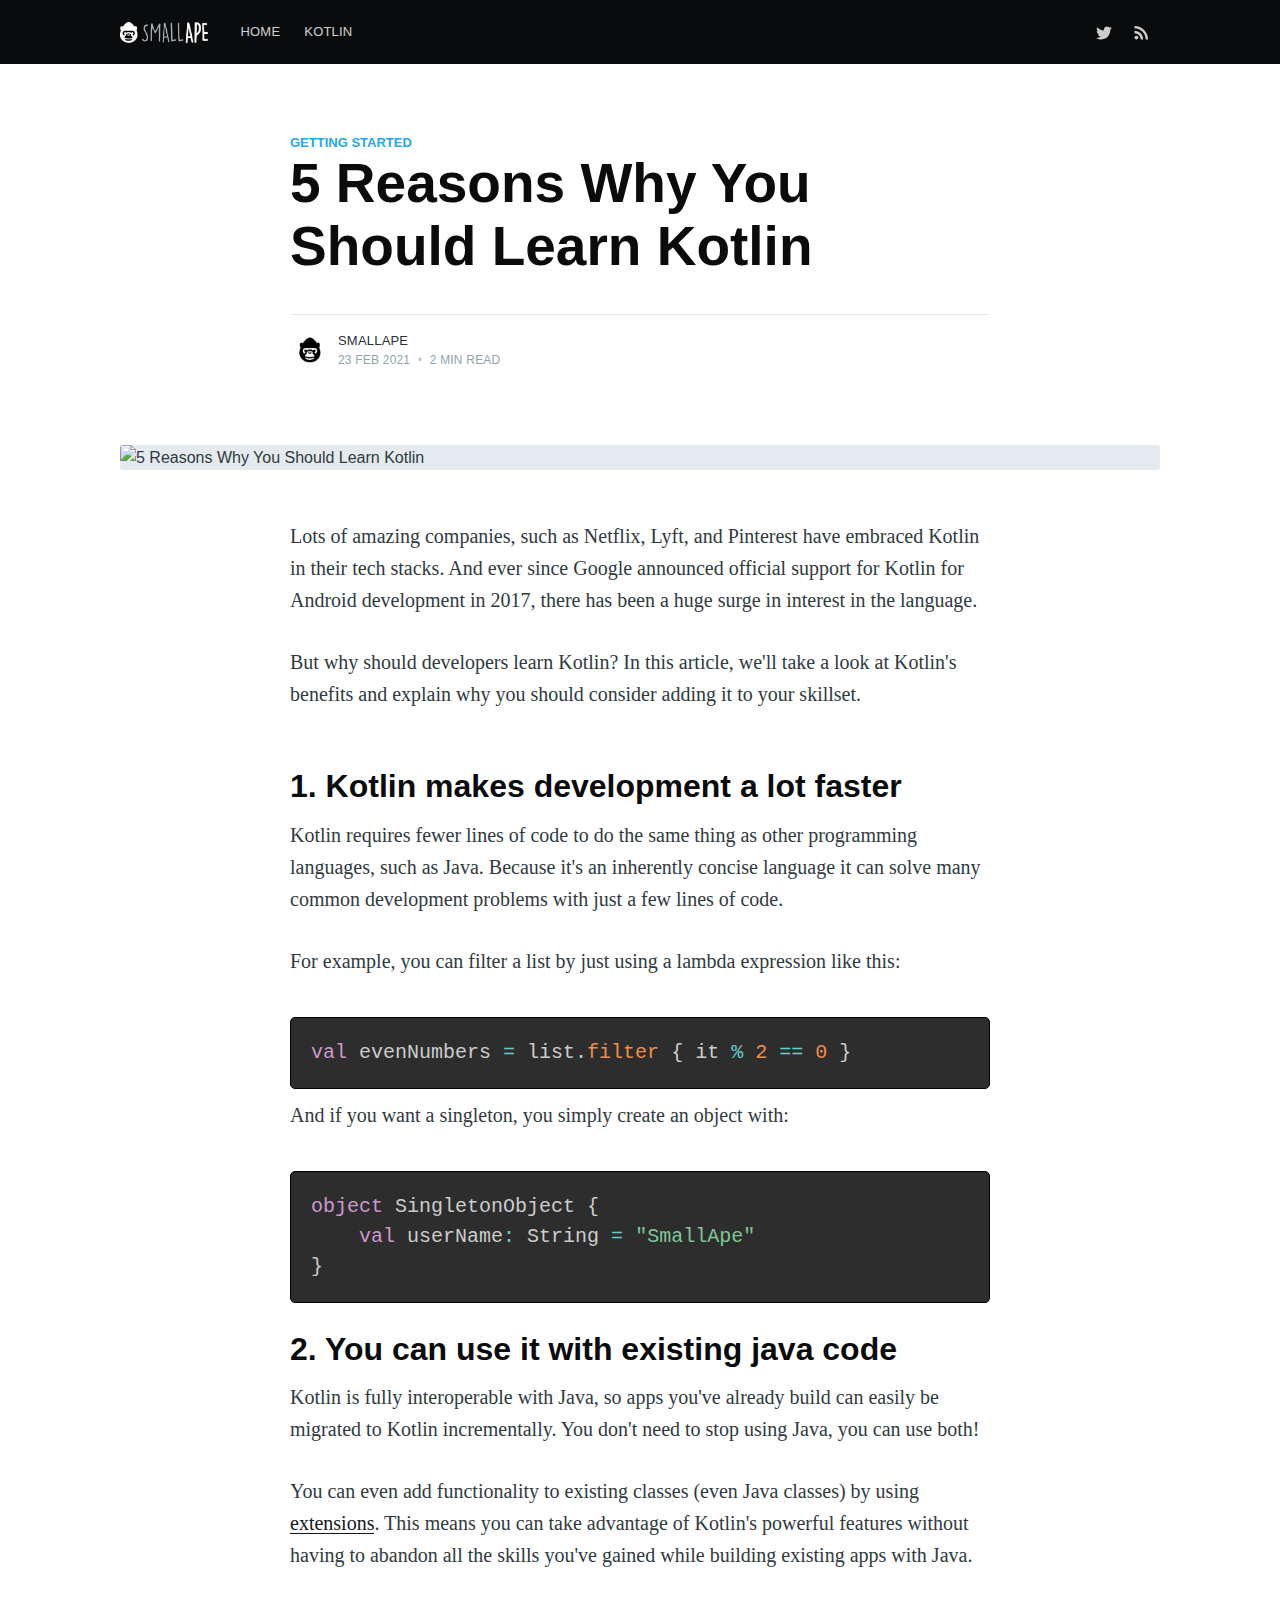
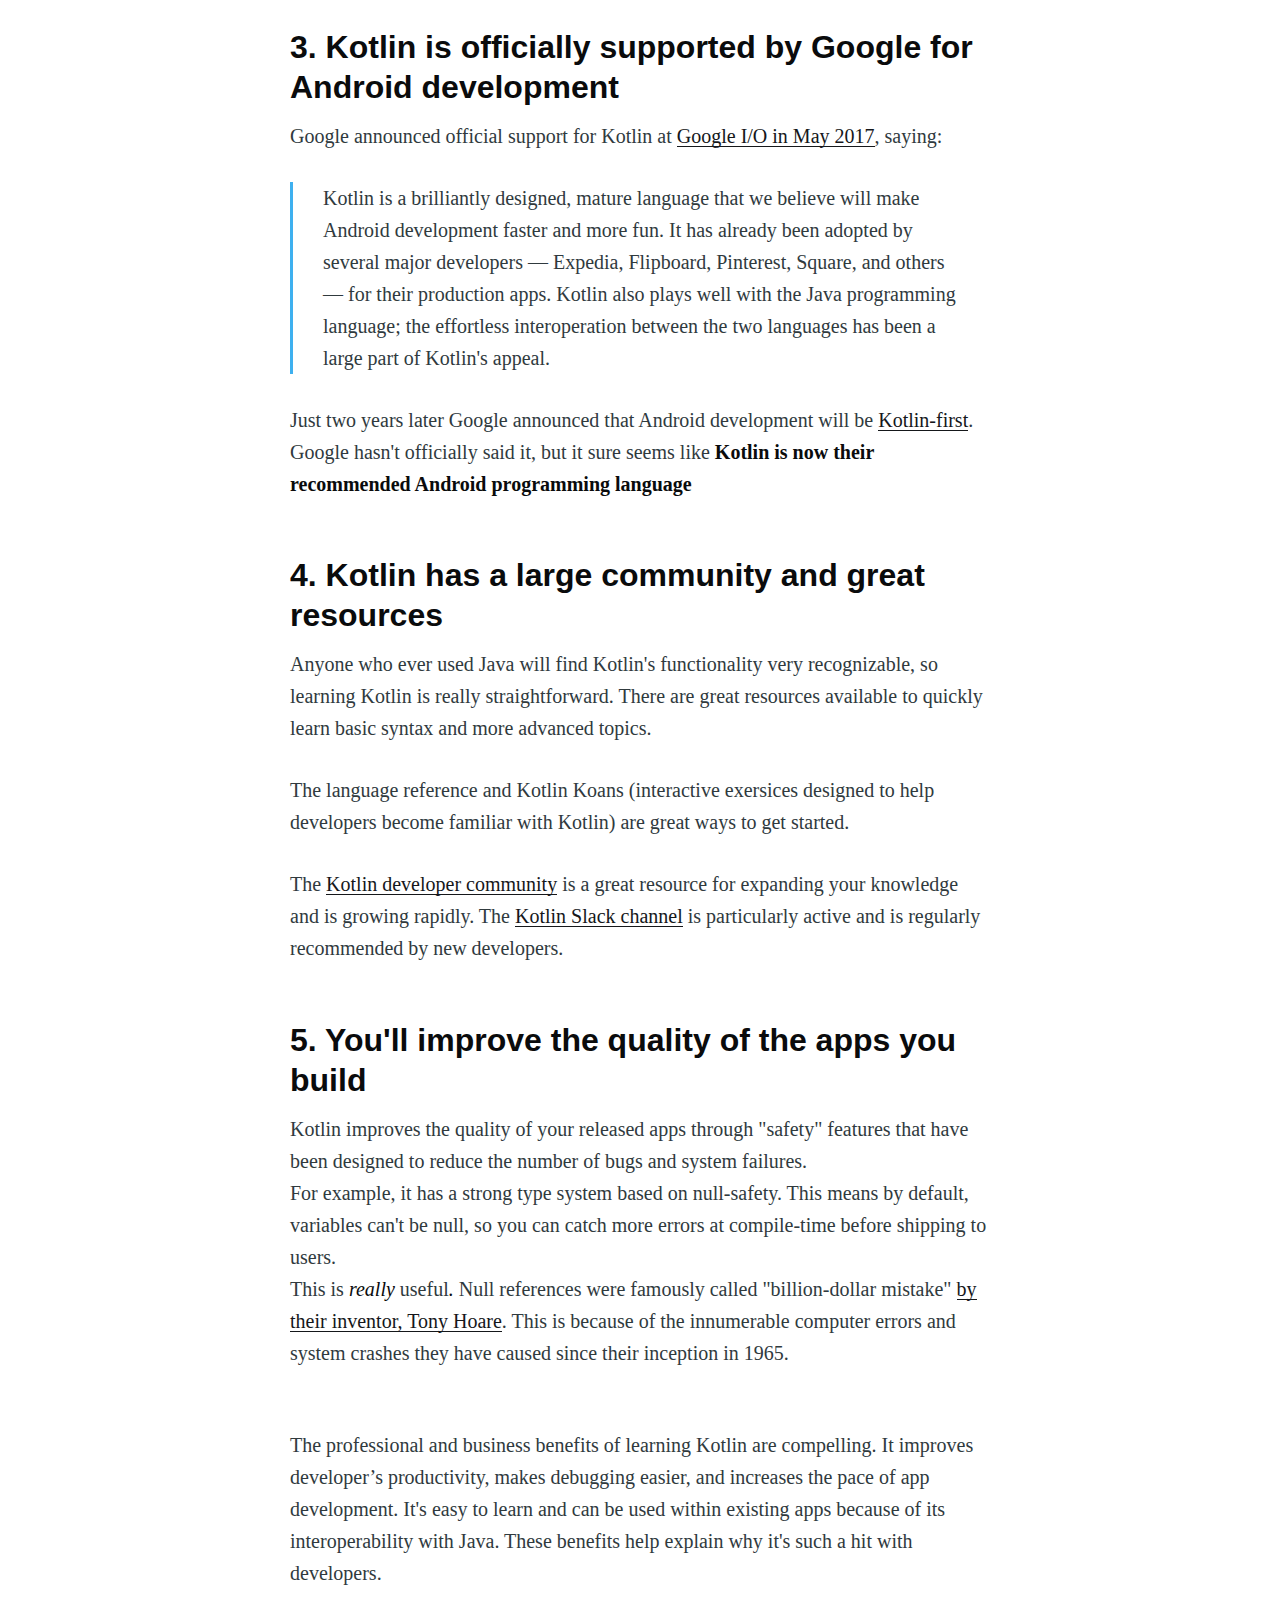
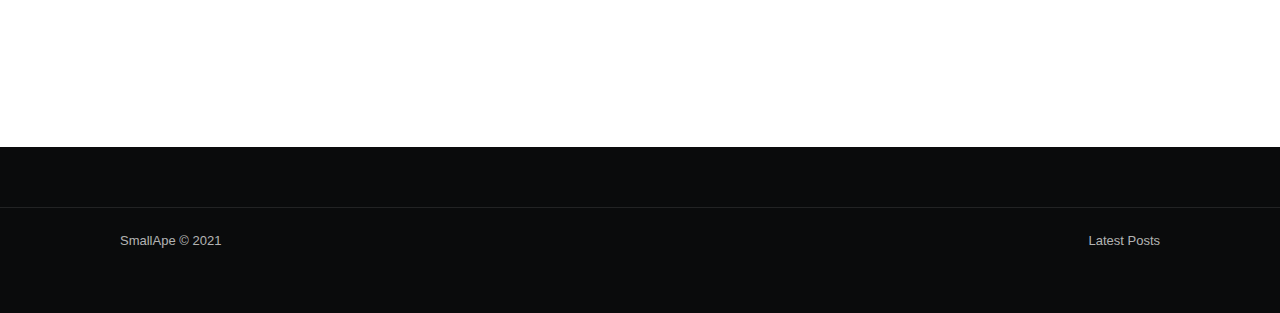
==== 5-reasons-why-you-should-learn-kotlin/index.html @ 9165a290 "v1.01" ====
<!DOCTYPE html>
<html lang="en">

<head>

    <meta charset="utf-8" />
    <meta http-equiv="X-UA-Compatible" content="IE=edge" />

    <title>5 Reasons Why You Should Learn Kotlin</title>
    <meta name="HandheldFriendly" content="True" />
    <meta name="viewport" content="width=device-width, initial-scale=1.0" />

    <link rel="stylesheet" type="text/css" href="../assets/built/screen.css@v=61fe95e322.css" />

    <meta name="description" content="Lots of amazing companies, such as Netflix, Lyft, and Pinterest have embraced Kotlin in their tech stacks. And ever since Google announced..." />
    <link rel="icon" href="../favicon.png" type="image/png" />
    <link rel="canonical" href="https://smallape.com/5-reasons-why-you-should-learn-kotlin" />
    <meta name="referrer" content="no-referrer-when-downgrade" />
    <link rel="amphtml" href="amp/index.html" />

    <meta property="og:site_name" content="SmallApe" />
    <meta property="og:type" content="article" />
    <meta property="og:title" content="5 Reasons Why You Should Learn Kotlin" />
    <meta property="og:description" content="Lots of amazing companies, such as Netflix, Lyft, and Pinterest have embraced Kotlin in their tech stacks. And ever since Google announced..." />
    <meta property="og:url" content="https://smallape.com/5-reasons-why-you-should-learn-kotlin" />
    <meta property="og:image" content="https://smallape.com/content/images/2021/02/rect4655-3.png" />
    <meta property="article:published_time" content="2021-02-23T18:30:00.000Z" />
    <meta property="article:modified_time" content="2021-02-23T18:48:48.000Z" />
    <meta property="article:tag" content="Getting Started" />
    <meta property="article:tag" content="Kotlin" />

    <meta name="twitter:card" content="summary_large_image" />
    <meta name="twitter:title" content="5 Reasons Why You Should Learn Kotlin" />
    <meta name="twitter:description" content="Lots of amazing companies, such as Netflix, Lyft, and Pinterest have embraced Kotlin in their tech stacks. And ever since Google announced..." />
    <meta name="twitter:url" content="https://smallape.com/5-reasons-why-you-should-learn-kotlin" />
    <meta name="twitter:image" content="https://smallape.com/content/images/2021/02/rect4655-3.png" />
    <meta name="twitter:label1" content="Written by" />
    <meta name="twitter:data1" content="SmallApe" />
    <meta name="twitter:label2" content="Filed under" />
    <meta name="twitter:data2" content="Getting Started, Kotlin" />
    <meta name="twitter:site" content="@SmallApe2" />
    <meta property="og:image:width" content="1920" />
    <meta property="og:image:height" content="1080" />

    <script type="application/ld+json">
        {
            "@context": "https://schema.org",
            "@type": "Article",
            "publisher": {
                "@type": "Organization",
                "name": "SmallApe",
                "url": "https://smallape.com/",
                "logo": {
                    "@type": "ImageObject",
                    "url": "https://smallape.com/content/images/2021/02/g2560.png"
                }
            },
            "author": {
                "@type": "Person",
                "name": "SmallApe",
                "image": {
                    "@type": "ImageObject",
                    "url": "https://smallape.com/content/images/2021/02/pub-icon-3.png",
                    "width": 128,
                    "height": 128
                },
                "url": "https://smallape.com/author/smallape/",
                "sameAs": []
            },
            "headline": "5 Reasons Why You Should Learn Kotlin",
            "url": "https://smallape.com/5-reasons-why-you-should-learn-kotlin/",
            "datePublished": "2021-02-23T18:30:00.000Z",
            "dateModified": "2021-02-23T18:48:48.000Z",
            "image": {
                "@type": "ImageObject",
                "url": "https://smallape.com/content/images/2021/02/rect4655-3.png",
                "width": 1920,
                "height": 1080
            },
            "keywords": "Getting Started, Kotlin",
            "description": "Lots of amazing companies, such as Netflix, Lyft, and Pinterest have embraced\nKotlin in their tech stacks. And ever since Google announced official support\nfor Kotlin for Android development in 2017, there has been a huge surge in\ninterest in the language.\n\nBut why should developers learn Kotlin? In this article, we&#x27;ll take a look at\nKotlin&#x27;s benefits and explain why you should consider adding it to your\nskillset.\n\n1. Kotlin makes development a lot faster\nKotlin requires fewer lines of code to d",
            "mainEntityOfPage": {
                "@type": "WebPage",
                "@id": "https://smallape.com/"
            }
        }
    </script>

    <meta name="generator" content="Ghost 3.41" />
    <link rel="alternate" type="application/rss+xml" title="SmallApe" href="../rss/index.html" />
    <link rel="stylesheet" href="../assets/css/prism.css" />
    <!-- Global site tag (gtag.js) - Google Analytics -->
    <script async src="https://www.googletagmanager.com/gtag/js?id=G-519RX9JG3B"></script>
    <script>
        window.dataLayer = window.dataLayer || [];

        function gtag() {
            dataLayer.push(arguments);
        }
        gtag('js', new Date());

        gtag('config', 'G-519RX9JG3B');
    </script>

</head>

<body class="post-template tag-getting-started tag-kotlin">

    <div class="site-wrapper">



        <header class="site-header">
            <div class="outer site-nav-main">
                <div class="inner">
                    <nav class="site-nav">
                        <div class="site-nav-left-wrapper">
                            <div class="site-nav-left">
                                <a class="site-nav-logo" href="../index.html"><img src="../content/images/2021/02/g2560.png" alt="SmallApe" /></a>
                                <div class="site-nav-content">
                                    <ul class="nav">
                                        <li class="nav-home"><a href="../index.html">Home</a></li>
                                        <li class="nav-kotlin"><a href="../tag/kotlin/index.html">Kotlin</a></li>
                                    </ul>

                                    <span class="nav-post-title ">5 Reasons Why You Should Learn Kotlin</span>
                                </div>
                            </div>
                        </div>
                        <div class="site-nav-right">
                            <div class="social-links">
                                <a class="social-link social-link-tw" href="https://twitter.com/SmallApe2" title="Twitter" target="_blank" rel="noopener"><svg xmlns="http://www.w3.org/2000/svg" viewBox="0 0 32 32"><path d="M30.063 7.313c-.813 1.125-1.75 2.125-2.875 2.938v.75c0 1.563-.188 3.125-.688 4.625a15.088 15.088 0 0 1-2.063 4.438c-.875 1.438-2 2.688-3.25 3.813a15.015 15.015 0 0 1-4.625 2.563c-1.813.688-3.75 1-5.75 1-3.25 0-6.188-.875-8.875-2.625.438.063.875.125 1.375.125 2.688 0 5.063-.875 7.188-2.5-1.25 0-2.375-.375-3.375-1.125s-1.688-1.688-2.063-2.875c.438.063.813.125 1.125.125.5 0 1-.063 1.5-.25-1.313-.25-2.438-.938-3.313-1.938a5.673 5.673 0 0 1-1.313-3.688v-.063c.813.438 1.688.688 2.625.688a5.228 5.228 0 0 1-1.875-2c-.5-.875-.688-1.813-.688-2.75 0-1.063.25-2.063.75-2.938 1.438 1.75 3.188 3.188 5.25 4.25s4.313 1.688 6.688 1.813a5.579 5.579 0 0 1 1.5-5.438c1.125-1.125 2.5-1.688 4.125-1.688s3.063.625 4.188 1.813a11.48 11.48 0 0 0 3.688-1.375c-.438 1.375-1.313 2.438-2.563 3.188 1.125-.125 2.188-.438 3.313-.875z"/></svg>
</a>
                            </div>
                            <a class="rss-button" href="https://feedly.com/i/subscription/feed/https://smallape.com/rss/" title="RSS" target="_blank" rel="noopener"><svg xmlns="http://www.w3.org/2000/svg" viewBox="0 0 24 24"><circle cx="6.18" cy="17.82" r="2.18"/><path d="M4 4.44v2.83c7.03 0 12.73 5.7 12.73 12.73h2.83c0-8.59-6.97-15.56-15.56-15.56zm0 5.66v2.83c3.9 0 7.07 3.17 7.07 7.07h2.83c0-5.47-4.43-9.9-9.9-9.9z"/></svg>
</a>

                        </div>
                    </nav>
                </div>
            </div>
        </header>


        <main id="site-main" class="site-main outer">
            <div class="inner">

                <article class="post-full post tag-getting-started tag-kotlin ">

                    <header class="post-full-header">

                        <section class="post-full-tags">
                            <a href="../tag/getting-started/index.html">Getting Started</a>
                        </section>

                        <h1 class="post-full-title">5 Reasons Why You Should Learn Kotlin</h1>


                        <div class="post-full-byline">

                            <section class="post-full-byline-content">

                                <ul class="author-list">
                                    <li class="author-list-item">

                                        <div class="author-card">
                                            <img class="author-profile-image" src="../content/images/size/w100/2021/02/pub-icon-3.png" alt="SmallApe" />
                                            <div class="author-info">
                                                <h2>SmallApe</h2>
                                                <p>Read <a href="../author/smallape/index.html">more posts</a> by this author.</p>
                                            </div>
                                        </div>

                                        <a href="../author/smallape/index.html" class="author-avatar">
                                            <img class="author-profile-image" src="../content/images/size/w100/2021/02/pub-icon-3.png" alt="SmallApe" />
                                        </a>

                                    </li>
                                </ul>

                                <section class="post-full-byline-meta">
                                    <h4 class="author-name"><a href="../author/smallape/index.html">SmallApe</a></h4>
                                    <div class="byline-meta-content">
                                        <time class="byline-meta-date" datetime="2021-02-23">23 Feb 2021</time>
                                        <span class="byline-reading-time"><span class="bull">&bull;</span> 2 min read</span>
                                    </div>
                                </section>

                            </section>


                        </div>
                    </header>

                    <figure class="post-full-image">
                        <img srcset="../content/images/size/w300/2021/02/rect4655-3.png 300w,
                           ../content/images/size/w600/2021/02/rect4655-3.pngg 600w,
                          ../content/images/size/w1000/2021/02/rect4655-3.pngng 1000w,
                         ../content/images/size/w2000/2021/02/rect4655-3.pngpng 2000w" sizes="(max-width: 800px) 400px,
                        (max-width: 1170px) 1170px,
                            2000px" src="../content/images/size/w2000/2021/02/rect4655-3.png" alt="5 Reasons Why You Should Learn Kotlin" />
                    </figure>

                    <section class="post-full-content">
                        <div class="post-content">
                            <p>Lots of amazing companies, such as Netflix, Lyft, and Pinterest have embraced Kotlin in their tech stacks. And ever since Google announced official support for Kotlin for Android development in 2017, there has been a huge surge
                                in interest in the language.  </p>
                            <p>But why should developers learn Kotlin? In this article, we'll take a look at Kotlin's benefits and explain why you should consider adding it to your skillset.</p>
                            <h2 id="1-kotlin-makes-development-a-lot-faster">1. Kotlin makes development a lot faster</h2>
                            <p>Kotlin requires fewer lines of code to do the same thing as other programming languages, such as Java. Because it's an inherently concise language it can solve many common development problems with just a few lines of code.</p>
                            <p>For example, you can filter a list by just using a lambda expression like this:</p><pre><code class="language-kotlin">val evenNumbers = list.filter { it % 2 == 0 }</code></pre>
                            <p>And if you want a singleton, you simply create an object with: </p><pre><code class="language-kotlin">object SingletonObject {
	val userName: String = "SmallApe"
}</code></pre>
                            <h2 id="2-you-can-use-it-with-existing-java-code">2. You can use it with existing java code</h2>
                            <p>Kotlin is fully interoperable with Java, so apps you've already build can easily be migrated to Kotlin incrementally. You don't need to stop using Java, you can use both!  </p>
                            <p>You can even add functionality to existing classes (even Java classes) by using <a href="https://kotlinlang.org/docs/extensions.html">extensions</a>. This means you can take advantage of Kotlin's powerful features without having
                                to abandon all the skills you've gained while building existing apps with Java.</p>
                            <h2 id="3-kotlin-is-officially-supported-by-google-for-android-development">3. Kotlin is officially supported by Google for Android development</h2>
                            <p>Google announced official support for Kotlin at <a href="https://android-developers.googleblog.com/2017/05/android-announces-support-for-kotlin.html">Google I/O in May 2017</a>, saying:</p>
                            <blockquote>Kotlin is a brilliantly designed, mature language that we believe will make Android development faster and more fun. It has already been adopted by several major developers — Expedia, Flipboard, Pinterest, Square, and others
                                — for their production apps. Kotlin also plays well with the Java programming language; the effortless interoperation between the two languages has been a large part of Kotlin's appeal.</blockquote>
                            <p>Just two years later Google announced that Android development will be <a href="https://developer.android.com/kotlin/first">Kotlin-first</a>. Google hasn't officially said it, but it sure seems like <strong>Kotlin is now their recommended Android programming language</strong></p>
                            <h2
                                id="4-kotlin-has-a-large-community-and-great-resources">4. Kotlin has a large community and great resources</h2>
                                <p>Anyone who ever used Java will find Kotlin's functionality very recognizable, so learning Kotlin is really straightforward. There are great resources available to quickly learn basic syntax and more advanced topics. </p>
                                <p>The language reference and Kotlin Koans (interactive exersices designed to help developers become familiar with Kotlin) are great ways to get started.</p>
                                <p>The <a href="https://kotlinlang.org/community/">Kotlin developer community</a> is a great resource for expanding your knowledge and is growing rapidly. The <a href="https://surveys.jetbrains.com/s3/kotlin-slack-sign-up">Kotlin Slack channel</a>                                    is particularly active and is regularly recommended by new developers.</p>
                                <h2 id="5-you-ll-improve-the-quality-of-the-apps-you-build">5. You'll improve the quality of the apps you build</h2>
                                <p>Kotlin improves the quality of your released apps through "safety" features that have been designed to reduce the number of bugs and system failures. <br>For example, it has a strong type system based on null-safety. This
                                    means by default, variables can't be null, so you can catch more errors at compile-time before shipping to users. <br>This is <em>really </em>useful<em>. </em>Null references were famously called "billion-dollar mistake"
                                    <a href="https://www.infoq.com/presentations/Null-References-The-Billion-Dollar-Mistake-Tony-Hoare/">by their inventor, Tony Hoare</a>. This is because of the innumerable computer errors and system crashes they have
                                    caused since their inception in 1965.</p>
                                <p></p>
                                <p>The professional and business benefits of learning Kotlin are compelling. It improves developer’s productivity, makes debugging easier, and increases the pace of app development. It's easy to learn and can be used within
                                    existing apps because of its interoperability with Java. These benefits help explain why it's such a hit with developers.</p>
                        </div>
                    </section>



                </article>

            </div>
        </main>

        <aside class="read-next outer">
            <div class="inner">
                <div class="read-next-feed">


                </div>
            </div>
        </aside>




        <footer class="site-footer outer">
            <div class="site-footer-content inner">
                <section class="copyright"><a href="../index.html">SmallApe</a> &copy; 2021</section>
                <nav class="site-footer-nav">
                    <a href="../index.html">Latest Posts</a>
                    <!---->
                    <!--<a href="https://twitter.com/SmallApe2" target="_blank" rel="noopener">Twitter</a>-->
                    <!--<a href="https://ghost.org" target="_blank" rel="noopener">Ghost</a>-->
                </nav>
            </div>
        </footer>

    </div>


    <script src="https://code.jquery.com/jquery-3.4.1.min.js" integrity="sha256-CSXorXvZcTkaix6Yvo6HppcZGetbYMGWSFlBw8HfCJo=" crossorigin="anonymous">
    </script>
    <script src="../assets/built/casper.js@v=61fe95e322"></script>

    <script>
        // Parse the URL parameter
        function getParameterByName(name, url) {
            if (!url) url = window.location.href;
            name = name.replace(/[\[\]]/g, "\\$&");
            var regex = new RegExp("[?&]" + name + "(=([^&#]*)|&|#|$)"),
                results = regex.exec(url);
            if (!results) return null;
            if (!results[2]) return '';
            return decodeURIComponent(results[2].replace(/\+/g, " "));
        }

        // Give the parameter a variable name
        var action = getParameterByName('action');
        var success = getParameterByName('success');

        $(document).ready(function() {
            if (action == 'subscribe' && (success === null || success === 'true')) {
                $('body').addClass('subscribe-success');
            }

            if (action == 'subscribe' && success === 'false') {
                $('body').addClass('subscribe-failure');
            }

            $('.subscribe-notification .subscribe-close-button').click(function() {
                $('.subscribe-notification').addClass('close');
            });

            // Reset form on opening subscrion overlay
            $('.subscribe-button').click(function() {
                $('.subscribe-overlay form').removeClass();
                $('.subscribe-email').val('');
            });
        });
    </script>

    <script>
        $(document).ready(function() {
            // FitVids - start
            var $postContent = $(".post-full-content");
            $postContent.fitVids();
            // FitVids - end

            // Replace nav with title on scroll - start
            Casper.stickyNavTitle({
                navSelector: '.site-nav-main',
                titleSelector: '.post-full-title',
                activeClass: 'nav-post-title-active'
            });
            // Replace nav with title on scroll - end

            // Hover on avatar
            var hoverTimeout;
            $('.author-list-item').hover(function() {
                var $this = $(this);

                clearTimeout(hoverTimeout);

                $('.author-card').removeClass('hovered');
                $(this).children('.author-card').addClass('hovered');

            }, function() {
                var $this = $(this);

                hoverTimeout = setTimeout(function() {
                    $this.children('.author-card').removeClass('hovered');
                }, 800);
            });
        });
    </script>


    <script defer src="../assets/js/prism.js"></script>

</body>

</html>
---- assets/built/screen.css@v=61fe95e322.css ----
:root{--blue:#3eb0ef;--green:#a4d037;--purple:#ad26b4;--yellow:#fecd35;--red:#f05230;--darkgrey:#15171a;--midgrey:#738a94;--lightgrey:#c5d2d9;--whitegrey:#e5eff5;--pink:#fa3a57;--brown:#a3821a;--darkmode:#1a1c20}a,abbr,acronym,address,applet,article,aside,audio,big,blockquote,body,canvas,caption,cite,code,dd,del,details,dfn,div,dl,dt,em,embed,fieldset,figcaption,figure,footer,form,h1,h2,h3,h4,h5,h6,header,hgroup,html,iframe,img,ins,kbd,label,legend,li,mark,menu,nav,object,ol,output,p,pre,q,ruby,s,samp,section,small,span,strike,strong,sub,summary,sup,table,tbody,td,tfoot,th,thead,time,tr,tt,ul,var,video{margin:0;padding:0;border:0;font:inherit;font-size:100%;vertical-align:baseline}body{line-height:1}ol,ul{list-style:none}blockquote,q{quotes:none}blockquote:after,blockquote:before,q:after,q:before{content:"";content:none}img{max-width:100%}html{box-sizing:border-box;font-family:sans-serif;-ms-text-size-adjust:100%;-webkit-text-size-adjust:100%}*,:after,:before{box-sizing:inherit}a{background-color:transparent}a:active,a:hover{outline:0}b,strong{font-weight:700}dfn,em,i{font-style:italic}h1{margin:.67em 0;font-size:2em}small{font-size:80%}sub,sup{position:relative;font-size:75%;line-height:0;vertical-align:baseline}sup{top:-.5em}sub{bottom:-.25em}img{border:0}svg:not(:root){overflow:hidden}mark{background-color:#fdffb6}code,kbd,pre,samp{font-family:monospace,monospace;font-size:1em}button,input,optgroup,select,textarea{margin:0;color:inherit;font:inherit}button{overflow:visible;border:none}button,select{text-transform:none}button,html input[type=button],input[type=reset],input[type=submit]{cursor:pointer;-webkit-appearance:button}button[disabled],html input[disabled]{cursor:default}button::-moz-focus-inner,input::-moz-focus-inner{padding:0;border:0}input{line-height:normal}input:focus{outline:none}input[type=checkbox],input[type=radio]{box-sizing:border-box;padding:0}input[type=number]::-webkit-inner-spin-button,input[type=number]::-webkit-outer-spin-button{height:auto}input[type=search]{box-sizing:content-box;-webkit-appearance:textfield}input[type=search]::-webkit-search-cancel-button,input[type=search]::-webkit-search-decoration{-webkit-appearance:none}legend{padding:0;border:0}textarea{overflow:auto}table{border-spacing:0;border-collapse:collapse}td,th{padding:0}html{overflow-y:scroll;font-size:62.5%;-webkit-tap-highlight-color:rgba(0,0,0,0)}body,html{overflow-x:hidden}body{color:#303a3e;font-family:-apple-system,BlinkMacSystemFont,Segoe UI,Roboto,Oxygen,Ubuntu,Cantarell,Open Sans,Helvetica Neue,sans-serif;font-size:1.6rem;line-height:1.6em;font-weight:400;font-style:normal;letter-spacing:0;text-rendering:optimizeLegibility;-webkit-font-smoothing:antialiased;-moz-osx-font-smoothing:grayscale;-moz-font-feature-settings:"liga" on}::-moz-selection{text-shadow:none;background:#cbeafb}::selection{text-shadow:none;background:#cbeafb}hr{position:relative;display:block;width:100%;margin:2.5em 0 3.5em;padding:0;height:1px;border:0;border-top:1px solid #e4eaed}audio,canvas,iframe,img,svg,video{vertical-align:middle}fieldset{margin:0;padding:0;border:0}textarea{resize:vertical}blockquote,dl,ol,p,ul{margin:0 0 1.5em}ol,ul{padding-left:1.3em;padding-right:1.5em}ol ol,ol ul,ul ol,ul ul{margin:.5em 0 1em}ul{list-style:disc}ol{list-style:decimal}ol,ul{max-width:100%}li{margin:.5em 0;padding-left:.3em;line-height:1.6em}dt{float:left;margin:0 20px 0 0;width:120px;color:var(--darkgrey);font-weight:500;text-align:right}dd{margin:0 0 5px;text-align:left}blockquote{margin:1.5em 0;padding:0 1.6em;border-left:.5em solid var(--whitegrey)}blockquote p{margin:.8em 0;font-size:1.2em;font-weight:300}blockquote small{display:inline-block;margin:.8em 0 .8em 1.5em;font-size:.9em;opacity:.8}blockquote small:before{content:"\2014 \00A0"}blockquote cite{font-weight:700}blockquote cite a{font-weight:400}a{color:#26a6ed;text-decoration:none}a:hover{text-decoration:underline}h1,h2,h3,h4,h5,h6{margin-top:0;line-height:1.15;font-weight:600;text-rendering:optimizeLegibility}h1{margin:0 0 .5em;font-size:5.5rem;font-weight:600}@media (max-width:500px){h1{font-size:2.2rem}}h2{margin:1.5em 0 .5em;font-size:2.2rem}@media (max-width:500px){h2{font-size:1.8rem}}h3{margin:1.5em 0 .5em;font-size:1.8rem;font-weight:500}@media (max-width:500px){h3{font-size:1.7rem}}h4{margin:1.5em 0 .5em;font-size:1.6rem;font-weight:500}h5,h6{margin:1.5em 0 .5em;font-size:1.4rem;font-weight:500}body{background:#fff}.img{display:block;width:100%;height:100%;background-position:50%;background-size:cover;border-radius:100%}.hidden{visibility:hidden;position:absolute;text-indent:-9999px}.site-wrapper{display:flex;flex-direction:column;min-height:100vh}.site-main{z-index:100;flex-grow:1}.outer{position:relative;padding:0 5vw}.inner{margin:0 auto;max-width:1040px;width:100%}@media (min-width:900px){.author-template .post-feed,.home-template .post-feed,.tag-template .post-feed{padding:40px 0 5vw;border-top-left-radius:3px;border-top-right-radius:3px}.home-template .site-nav{position:relative}}.site-header-background{position:relative;margin-top:64px;padding-bottom:12px;color:#fff;background:#0a0b0c no-repeat 50%;background-size:cover}.site-header-background:before{bottom:0;background:rgba(0,0,0,.18)}.site-header-background:after,.site-header-background:before{content:"";position:absolute;top:0;right:0;left:0;z-index:10;display:block}.site-header-background:after{bottom:auto;height:140px;background:linear-gradient(rgba(0,0,0,.15),transparent)}.site-header-background.no-image:after,.site-header-background.no-image:before{display:none}.site-header-content{z-index:100;display:flex;flex-direction:column;justify-content:center;align-items:center;padding:6vw 3vw;min-height:200px;max-height:340px}.site-title{z-index:10;margin:0 0 0 -2px;padding:0;font-size:5rem;line-height:1em;font-weight:600}.site-logo{max-height:55px}.site-description{z-index:10;margin:0;padding:5px 0;font-size:2.1rem;line-height:1.4em;font-weight:400;opacity:.8}.site-home-header{z-index:1000}.site-home-header .site-header-background{margin-top:0}.site-home-header .site-header-content{padding:5vw 3vw 6vw}.site-home-header .site-title{font-size:5.5rem;text-align:center}.site-home-header .site-description{font-size:2.2rem;font-weight:300;text-align:center}.site-archive-header .site-header-content{position:relative;align-items:stretch;padding:12vw 0 20px;min-height:200px;max-height:600px}.site-archive-header .no-image{padding-top:0;padding-bottom:0;color:var(--darkgrey);background:#fff;opacity:1}.site-archive-header .no-image .site-description{color:var(--midgrey);opacity:1}.site-archive-header .no-image .site-header-content{padding:5vw 0 10px;border-bottom:1px solid #eaeff1}@media (max-width:900px){.site-header-content{padding-bottom:9vw}}@media (max-width:500px){.site-home-header .site-title{font-size:4.2rem}.site-home-header .site-description{font-size:1.8rem}.site-archive-header .site-header-content{flex-direction:column;align-items:center;min-height:unset}.site-archive-header .site-title{font-size:4.2rem;text-align:center}.site-archive-header .no-image .site-header-content{padding:12vw 0 20px}}.site-nav-main{position:fixed;top:0;right:0;left:0;z-index:1000;background:#0a0b0c}.site-nav{position:relative;z-index:100;display:flex;justify-content:space-between;align-items:flex-start;overflow:hidden;height:64px;font-size:1.3rem}.site-nav-left-wrapper{position:relative;flex:1 0 auto;display:flex}.site-header-background:not(.responsive-header-img) .site-nav-left-wrapper:after,.site-nav-main .site-nav-left-wrapper:after{content:"";position:absolute;top:0;z-index:1000;width:40px;height:100%;right:0;background:linear-gradient(90deg,rgba(10,11,12,0) 0,#0a0b0c)}.site-nav-left{flex:1 0 auto;display:flex;align-items:center;overflow-x:auto;overflow-y:hidden;-webkit-overflow-scrolling:touch;margin-right:10px;padding:10px 0 80px;font-weight:500;letter-spacing:.2px;text-transform:uppercase;white-space:nowrap;-ms-overflow-scrolling:touch}.site-nav-left .nav li:last-of-type{padding-right:20px}.site-nav-logo{position:relative;z-index:100;flex-shrink:0;display:inline-block;margin-right:32px;padding:12px 0;color:#fff;font-size:1.7rem;line-height:1.8rem;font-weight:700;letter-spacing:-.5px;text-transform:none}.site-nav-logo:hover{text-decoration:none}.site-nav-logo img{display:block;width:auto;height:21px}.site-home-header .site-nav-logo{display:none}.site-nav-content{position:relative;align-self:flex-start}.nav{position:absolute;z-index:1000;display:flex;margin:0 0 0 -12px;padding:0;list-style:none;transition:all 1s cubic-bezier(.19,1,.22,1)}.nav li{display:block;margin:0;padding:0}.nav li a{position:relative;display:block;padding:12px;color:#fff;opacity:.8;transition:opacity .35s ease-in-out}.nav li a:hover{text-decoration:none;opacity:1}.nav li a:before{content:"";position:absolute;right:100%;bottom:8px;left:12px;height:1px;background:#fff;opacity:.25;transition:all .35s ease-in-out}.nav li a:hover:before{right:12px;opacity:.5}.nav-post-title-active .nav{visibility:hidden;opacity:0;transform:translateY(-175%)}.nav-post-title{visibility:hidden;position:absolute;top:9px;color:#fff;font-size:1.7rem;font-weight:400;text-transform:none;opacity:0;transition:all 1s cubic-bezier(.19,1,.22,1);transform:translateY(175%)}.nav-post-title.dash{left:-25px}.nav-post-title.dash:before{content:"– ";opacity:.5}.nav-post-title-active .nav-post-title{visibility:visible;opacity:1;transform:translateY(0)}.site-nav-right{flex:0 1 auto;display:flex;justify-content:flex-end;align-items:center;padding:10px 0;height:64px}.site-nav-right .nav{position:relative;margin:0}.site-nav-right .nav a{white-space:nowrap}.site-nav-right .nav a:before{display:none}.site-nav-right .nav li:last-of-type a{margin-right:-12px}.social-links{flex-shrink:0;display:flex;align-items:center}.social-link{display:inline-block;margin:0;padding:10px;opacity:.8}.social-link:hover{opacity:1}.social-link svg{height:1.8rem;fill:#fff}.social-link-fb svg,.social-link-wb svg{height:1.6rem}.social-link-wb svg path{stroke:#fff}.social-link-rss svg{height:1.9rem}.subscribe-button{display:block;margin:0 0 0 10px;padding:4px 10px;border:1px solid #fff;color:#fff;line-height:1em;border-radius:10px;opacity:.8}.subscribe-button:hover{text-decoration:none;opacity:1}.site-nav-right .nav+.subscribe-button{margin-left:24px}.rss-button{padding:10px 8px;opacity:.8}.rss-button:hover{opacity:1}.rss-button svg{margin-bottom:1px;height:2.1rem;fill:#fff}.home-template .site-nav-main{z-index:100}.home-template .site-nav-main .site-nav{opacity:0;transition:all .5s cubic-bezier(.19,1,.22,1) 0s}.home-template .site-nav-main .fixed-nav-active{opacity:1;transition:all .5s cubic-bezier(.19,1,.22,1) .05s}@media (max-width:700px){.site-home-header .site-nav{margin-left:-5vw}.site-nav-main{padding-right:0;padding-left:0}.site-nav-left{margin-right:0;padding-left:5vw}.site-nav-right{display:none}}.posts{overflow-x:hidden}.post-feed{flex-wrap:wrap;margin:0 -20px;padding:50px 0 0;background:#fff}.post-card,.post-feed{position:relative;display:flex}.post-card{flex:1 1 301px;flex-direction:column;overflow:hidden;margin:0 0 40px;padding:0 20px 40px;min-height:220px;border-bottom:1px solid #eaeff1;background-size:cover}.post-card-image-link{position:relative;display:block;overflow:hidden;border-radius:3px}.post-card-image{width:100%;height:200px;background:var(--lightgrey) no-repeat 50%;-o-object-fit:cover;object-fit:cover}.post-card-content-link{position:relative;display:block;color:var(--darkgrey)}.post-card-content-link:hover{text-decoration:none}.post-card-header{margin:15px 0 0}.post-feed .no-image .post-card-content-link{padding:0}.no-image .post-card-header{margin-top:0}.post-card-primary-tag{margin:0 0 .2em;color:var(--blue);font-size:1.2rem;font-weight:500;letter-spacing:.2px;text-transform:uppercase}.post-card-title{margin:0 0 .4em;line-height:1.15em;transition:color .2s ease-in-out}.no-image .post-card-title{margin-top:0}.post-card-content{flex-grow:1;display:flex;flex-direction:column}.post-card-excerpt{max-width:56em;color:var(--midgrey);font-family:Georgia,serif}.post-card-excerpt p{margin-bottom:1em}.post-card-meta{display:flex;align-items:flex-start;padding:0}.author-profile-image,.avatar-wrapper{display:block;width:100%;height:100%;background:#e4eaed;border-radius:100%;-o-object-fit:cover;object-fit:cover}.post-card-meta .avatar-wrapper,.post-card-meta .profile-image-wrapper{position:relative}.author-list{display:flex;flex-wrap:wrap;margin:0 0 0 4px;padding:0;list-style:none}.author-list-item{position:relative;flex-shrink:0;margin:0;padding:0}.static-avatar{display:block;overflow:hidden;margin:0 0 0 -6px;width:34px;height:34px;border:2px solid #fff;border-radius:100%}.author-name-tooltip{position:absolute;bottom:105%;z-index:999;display:block;padding:2px 8px;color:#fff;font-size:1.2rem;letter-spacing:.2px;white-space:nowrap;background:var(--darkgrey);border-radius:3px;box-shadow:0 12px 26px rgba(39,44,49,.08),1px 3px 8px rgba(39,44,49,.03);opacity:0;transition:all .35s cubic-bezier(.4,.01,.165,.99);transform:translateY(6px);pointer-events:none}.author-list-item:hover .author-name-tooltip{opacity:1;transform:translateY(0)}@media (max-width:700px){.author-name-tooltip{display:none}}.post-card-byline-content{flex:1 1 50%;display:flex;flex-direction:column;margin:2px 0 0 6px;color:#90a2aa;font-size:1.2rem;line-height:1.4em;font-weight:400;letter-spacing:.2px;text-transform:uppercase}.post-card-byline-content span{margin:0}.post-card-byline-content a{color:#434952;font-weight:600}.post-card-byline-date{font-size:1.2rem}.post-card-byline-date .bull{display:inline-block;margin:0 4px;opacity:.6}.single-author-byline{display:flex;flex-direction:column;margin-left:5px;color:#5c7078;font-size:1.3rem;line-height:1.4em;font-weight:500}.single-author{display:flex;align-items:center}.single-author .static-avatar{margin-left:-2px}.single-author-name{display:inline-block}@media (min-width:795px){.post-card-large{flex:1 1 100%;flex-direction:row;padding-bottom:40px;min-height:280px;border-top:0}.post-card-large:hover{border-bottom-color:#e4eaed}.post-card-large:not(.no-image) .post-card-header{margin-top:0}.post-card-large .post-card-image-link{position:relative;flex:1 1 auto;margin-bottom:0;min-height:380px}.post-card-large .post-card-image{position:absolute;width:100%;height:100%}.post-card-large .post-card-content{flex:0 1 361px;justify-content:center}.post-card-large .post-card-title{margin-top:0;font-size:3.2rem}.post-card-large .post-card-content-link,.post-card-large .post-card-meta{padding:0 0 0 40px}.post-card-large .post-card-excerpt p{margin-bottom:1.5em;font-size:1.8rem;line-height:1.5em}}@media (max-width:1170px){.post-card{margin-bottom:5vw}}@media (max-width:650px){.post-feed{padding-top:5vw}.post-card{margin-bottom:5vw}}@media (max-width:500px){.post-card-title{font-size:1.9rem}.post-card-excerpt{font-size:1.6rem}}.page-template .site-main,.post-template .site-main{margin-top:64px;padding-bottom:4vw;background:#fff}.post-full-header{position:relative;margin:0 auto;padding:70px 170px 50px;border-top-left-radius:3px;border-top-right-radius:3px}.post-full-tags{display:flex;justify-content:flex-start;align-items:center;color:var(--midgrey);font-size:1.3rem;line-height:1.4em;font-weight:600;text-transform:uppercase}.post-full-meta-date{color:var(--midgrey);font-size:1.2rem;font-weight:400}@media (max-width:1170px){.post-full-header{padding:60px 11vw 50px}}@media (max-width:800px){.post-full-header{padding-right:5vw;padding-left:5vw}}@media (max-width:500px){.post-full-header{padding:20px 0 35px}}.post-full-title{margin:0 0 .2em;color:#0a0b0c}.post-full-custom-excerpt{margin:20px 0 0;color:var(--midgrey);font-family:Georgia,serif;font-size:2.3rem;line-height:1.4em;font-weight:300}.date-divider{display:inline-block;margin:0 6px 1px;font-weight:300}.post-full-image{display:flex;flex-direction:column;align-items:center;overflow:hidden;margin:25px 0 50px;background:#e4eaed;border-radius:3px}.post-full-image img{max-width:1040px;width:100%;height:auto}.post-full-content{position:relative;margin:0 auto;padding:0 170px 6vw;min-height:230px;font-family:Georgia,serif;font-size:2rem;line-height:1.6em;background:#fff}@media (max-width:1170px){.post-full-content{padding:0 11vw}}@media (max-width:800px){.post-full-content{padding:0 5vw;font-size:1.8rem}}@media (max-width:500px){.post-full-custom-excerpt{font-size:1.9rem;line-height:1.5em}}.no-image .post-full-content{padding-top:0}.no-image .post-full-content:after,.no-image .post-full-content:before{display:none}.footnotes,.post-full-comments,.post-full-content blockquote,.post-full-content dl,.post-full-content h1,.post-full-content h2,.post-full-content h3,.post-full-content h4,.post-full-content h5,.post-full-content h6,.post-full-content ol,.post-full-content p,.post-full-content pre,.post-full-content ul{margin:0 0 1.5em;min-width:100%}@media (max-width:500px){.footnotes,.post-full-comments,.post-full-content dl,.post-full-content ol,.post-full-content p,.post-full-content pre,.post-full-content ul{margin-bottom:1.28em}}.post-full-content li{word-break:break-word}.post-full-content li p{margin:0}.post-full-content a{color:var(--darkgrey);word-break:break-word;box-shadow:var(--darkgrey) 0 -1px 0 inset;transition:all .2s ease-in-out}.post-full-content a:hover{color:var(--blue);text-decoration:none;box-shadow:var(--blue) 0 -1px 0 inset}.post-full-content em,.post-full-content strong{color:#0a0b0c}.post-full-content small{display:inline-block;line-height:1.6em}.post-full-content li:first-child{margin-top:0}.post-full-content img,.post-full-content video{display:block;margin:1.5em auto;max-width:1040px;height:auto}@media (max-width:1040px){.post-full-content img,.post-full-content video{width:100%}}.post-full-content img[src$="#full"]{max-width:none;width:100vw}.post-full-content img+br+small{display:block;margin-top:-3em;margin-bottom:1.5em;text-align:center}.post-full-content iframe{margin:0 auto!important}.post-full-content blockquote{margin:0 0 1.5em;padding:0 1.5em;border-left:3px solid #3eb0ef}@media (max-width:500px){.post-full-content blockquote{padding:0 1.3em}}.post-full-content blockquote p{margin:0 0 1em;color:inherit;font-size:inherit;line-height:inherit;font-style:italic}.post-full-content blockquote p:last-child{margin-bottom:0}.post-full-content code{padding:0 5px 2px;font-size:.8em;line-height:1em;font-weight:400!important;background:var(--whitegrey);border-radius:3px}.post-full-content p code{word-break:break-all}.post-full-content pre{overflow-x:auto;margin:1.5em 0 3em;padding:20px;max-width:100%;border:1px solid #000;color:var(--whitegrey);font-size:1.4rem;line-height:1.5em;background:#0e1012;border-radius:5px}.post-full-content pre ::-moz-selection{color:#3b474d}.post-full-content pre ::selection{color:#3b474d}.post-full-content pre code{padding:0;font-size:inherit;line-height:inherit;background:transparent}.post-full-content pre code :not(span){color:inherit}.post-full-content .fluid-width-video-wrapper{margin:1.5em 0 3em}.post-full-content hr{margin:2em 0}.post-full-content hr:after{content:"";position:absolute;top:-15px;left:50%;display:block;margin-left:-10px;width:1px;height:30px;background:#e4eaed;box-shadow:0 0 0 5px #fff;transform:rotate(45deg)}.post-full-content hr+p{margin-top:1.2em}.post-full-content h1,.post-full-content h2,.post-full-content h3,.post-full-content h4,.post-full-content h5,.post-full-content h6{color:#0a0b0c;font-family:-apple-system,BlinkMacSystemFont,Segoe UI,Roboto,Oxygen,Ubuntu,Cantarell,Open Sans,Helvetica Neue,sans-serif}.post-full-content h1{margin:.5em 0 .4em;font-size:4.2rem;line-height:1.25em;font-weight:600}.post-full-content p+h1{margin-top:.8em}@media (max-width:800px){.post-full-content h1{font-size:3.2rem;line-height:1.25em}}.post-full-content h2{margin:.5em 0 .4em;font-size:3.2rem;line-height:1.25em;font-weight:600}.post-full-content p+h2{margin-top:.8em}@media (max-width:800px){.post-full-content h2{margin-bottom:.3em;font-size:2.8rem;line-height:1.25em}}.post-full-content h3{margin:.5em 0 .2em;font-size:2.5rem;line-height:1.3em;font-weight:600}.post-full-content h2+h3{margin-top:.7em}@media (max-width:800px){.post-full-content h3{margin-bottom:.3em;font-size:2.4rem;line-height:1.3em}}.post-full-content h4{margin:.5em 0 .2em;font-size:2.5rem;font-weight:600}.post-full-content h2+h4{margin-top:.7em}.post-full-content h3+h4{margin-top:0}@media (max-width:800px){.post-full-content h4{margin-bottom:.3em;font-size:2.4rem;line-height:1.3em}}.post-full-content h5{display:block;margin:.5em 0;padding:.4em 1em .9em;border:0;color:var(--blue);font-family:Georgia,serif;font-size:3.2rem;line-height:1.35em;text-align:center}@media (min-width:1180px){.post-full-content h5{max-width:1060px;width:100vw}}@media (max-width:800px){.post-full-content h5{margin-bottom:1em;margin-left:1.3em;padding:0 0 .5em;font-size:2.4rem;text-align:initial}}.post-full-content h6{margin:.5em 0 .2em;font-size:2rem;font-weight:700}@media (max-width:800px){.post-full-content h6{font-size:1.8rem;line-height:1.4em}}.footnotes-sep{margin-bottom:30px}.footnotes{font-size:1.5rem}.footnotes p{margin:0}.footnote-backref{color:var(--blue)!important;font-size:1.2rem;font-weight:700;text-decoration:none!important;box-shadow:none!important}@media (max-width:1170px){.post-full-image{margin:25px -6vw 50px;border-radius:0}.post-full-image img{max-width:1170px}}@media (max-width:700px){.post-full-image{margin:25px -5vw}}@media (max-width:500px){.post-full-meta{font-size:1.2rem;line-height:1.3em}.post-full-title{margin-top:.2em;font-size:4.2rem;line-height:1.05em}.post-full-image{margin-top:5px;margin-bottom:5vw}.post-full-content{padding:0}.post-full-content:after,.post-full-content:before{display:none}}.post-full-content table{display:inline-block;overflow-x:auto;margin:.5em 0 2.5em;max-width:100%;width:auto;border-spacing:0;border-collapse:collapse;font-family:-apple-system,BlinkMacSystemFont,Segoe UI,Roboto,Oxygen,Ubuntu,Cantarell,Open Sans,Helvetica Neue,sans-serif;font-size:1.6rem;white-space:nowrap;vertical-align:top;-webkit-overflow-scrolling:touch;background:radial-gradient(ellipse at left,rgba(0,0,0,.2) 0,transparent 75%) 0,radial-gradient(ellipse at right,rgba(0,0,0,.2) 0,transparent 75%) 100%;background-attachment:scroll,scroll;background-size:10px 100%,10px 100%;background-repeat:no-repeat}.post-full-content table td:first-child{background-image:linear-gradient(90deg,#fff 50%,hsla(0,0%,100%,0));background-size:20px 100%;background-repeat:no-repeat}.post-full-content table td:last-child{background-image:linear-gradient(270deg,#fff 50%,hsla(0,0%,100%,0));background-position:100% 0;background-size:20px 100%;background-repeat:no-repeat}.post-full-content table th{color:var(--darkgrey);font-size:1.2rem;font-weight:700;letter-spacing:.2px;text-align:left;text-transform:uppercase;background-color:#f4f8fb}.post-full-content table td,.post-full-content table th{padding:6px 12px;border:1px solid #e2ecf3}.post-full-byline{display:flex;justify-content:space-between;margin:35px 0 0;padding-top:15px;border-top:1px solid #e4eaed}.post-full-byline-content{flex-grow:1;display:flex;align-items:flex-start}.post-full-byline-content .author-list{justify-content:flex-start;padding:0 12px 0 0}.post-full-byline-meta{margin:2px 0 0;color:#90a2aa;font-size:1.2rem;line-height:1.2em;letter-spacing:.2px;text-transform:uppercase}.post-full-byline-meta h4{margin:0 0 3px;font-size:1.3rem;line-height:1.4em;font-weight:500}.post-full-byline-meta h4 a{color:#2c3036}.post-full-byline-meta h4 a:hover{color:var(--darkgrey)}.post-full-byline-meta .bull{display:inline-block;margin:0 4px;opacity:.6}.author-avatar{display:block;overflow:hidden;margin:0 -4px;width:40px;height:40px;border:2px solid #fff;border-radius:100%;transition:all .5s cubic-bezier(.4,.01,.165,.99) .7s}.author-list-item .author-card{position:absolute;bottom:130%;left:50%;z-index:600;display:flex;justify-content:space-between;margin-left:-200px;width:400px;font-size:1.4rem;line-height:1.5em;background:#fff;border-radius:3px;box-shadow:0 12px 26px rgba(39,44,49,.08),1px 3px 8px rgba(39,44,49,.06);opacity:0;transition:all .35s cubic-bezier(.4,.01,.165,.99);transform:scale(.98) translateY(15px);pointer-events:none}.author-list-item .author-card:before{content:"";position:absolute;top:100%;left:50%;display:block;margin-left:-8px;width:0;height:0;border-top:8px solid #fff;border-right:8px solid transparent;border-left:8px solid transparent}.author-list-item .author-card.hovered{opacity:1;transform:scale(1) translateY(0);pointer-events:auto}.author-card{padding:20px 20px 22px}.author-card .author-info{flex:1 1 auto;padding:0 0 0 20px}.author-card .author-info h2{margin:8px 0 0;font-size:1.6rem}.author-card .author-info p{margin:4px 0 0;color:#5c7078}.author-card .author-info .bio h2{margin-top:0}.author-card .author-info .bio p{margin-top:.8em}.author-card .author-profile-image{flex:0 0 60px;margin:0;width:60px;height:60px;border:none}.basic-info .avatar-wrapper{position:relative;margin:0;width:60px;height:60px;border:none;background:rgba(229,239,245,.1)}.basic-info .avatar-wrapper svg{margin:0;width:60px;height:60px;opacity:.15}@media (max-width:1170px){.author-list-item .author-card{margin-left:-50px;width:430px}.author-list-item .author-card:before{left:50px}}@media (max-width:650px){.author-list-item .author-card{display:none}}@media (max-width:500px){.author-avatar{width:36px;height:36px}.post-full-byline{margin-top:20px}.post-full-byline-meta{font-size:1.2rem}.post-full-byline-meta h4{margin-bottom:2px;font-size:1.2rem}}.subscribe-form{margin:1.5em 0;padding:6.5vw 7vw 8vw;border:1px solid #e4eaed;text-align:center;background:linear-gradient(#fbfdfe,#f4f8fb);border-radius:3px}.subscribe-form-title{margin:0 0 3px;padding:0;color:var(--darkgrey);font-size:3.5rem;line-height:1;font-weight:600}.subscribe-form-description{margin-bottom:.2em 0 1em;color:var(--midgrey);font-size:2.1rem;line-height:1.55em}.subscribe-form form{display:flex;flex-direction:column;justify-content:center;align-items:center;margin:0 auto;max-width:460px}.subscribe-form .form-group{align-self:stretch;display:flex}.subscribe-email{display:block;padding:10px;width:100%;border:1px solid #dbe3e7;color:var(--midgrey);font-size:1.8rem;line-height:1em;font-weight:400;-webkit-user-select:text;-moz-user-select:text;-ms-user-select:text;user-select:text;border-radius:5px;transition:border-color .15s linear;-webkit-appearance:none}.subscribe-form button{position:relative;display:inline-block;margin:0 0 0 10px;padding:0 20px;height:43px;outline:none;color:#fff;font-size:1.5rem;line-height:39px;font-weight:400;text-align:center;background:linear-gradient(#50b6ef,#299fe0 60%,#299fe0 90%,#37a5e2);border-radius:5px;-webkit-font-smoothing:subpixel-antialiased}.subscribe-form button:active,.subscribe-form button:focus{background:#209bdf}.subscribe-form .button-loader,.subscribe-form .message-error,.subscribe-form .message-success{display:none}.subscribe-form .loading .button-content{visibility:hidden}.subscribe-form .loading .button-loader{position:absolute;top:0;left:50%;display:inline-block;margin-left:-19px;transform:scale(.7)}.subscribe-form .button-loader svg path,.subscribe-form .button-loader svg rect{fill:#fff}.subscribe-form .error .message-error,.subscribe-form .invalid .message-error,.subscribe-form .success .message-success{margin:1em auto 0;max-width:400px;color:var(--red);font-size:1.6rem;line-height:1.5em;text-align:center}.subscribe-form .success .message-success{display:block;color:#96c02d}.subscribe-form .error .message-error,.subscribe-form .invalid .message-error{display:block}@media (max-width:650px){.subscribe-form-title{font-size:2.4rem}.subscribe-form-description{font-size:1.6rem}}@media (max-width:500px){.subscribe-form form{flex-direction:column}.subscribe-form .form-group{flex-direction:column;width:100%}.subscribe-form button{margin:10px 0 0;width:100%}}.post-full-comments{margin:0 auto;max-width:840px}.read-next{border-bottom:1px solid hsla(0,0%,100%,.1);background:#0a0b0c}.read-next-feed{display:flex;flex-wrap:wrap;margin:0 -25px;padding:60px 0 0}.read-next .post-card{padding-bottom:0;border-bottom:none}.read-next .post-card:after{display:none}.read-next .post-card-primary-tag{color:#fff;opacity:.6}.read-next .post-card-title{color:#fff;opacity:.8;transition:all .2s ease-in-out}.read-next .post-card:hover .post-card-image{opacity:1}.read-next .post-card-excerpt{color:hsla(0,0%,100%,.6)}.read-next .static-avatar{border-color:#000}.read-next .post-card-byline-content{color:hsla(0,0%,100%,.6)}.read-next .post-card-byline-content a{color:hsla(0,0%,100%,.8)}.read-next-card{position:relative;flex:0 1 326px;display:flex;flex-direction:column;overflow:hidden;margin:0 25px 50px;padding:25px;background:linear-gradient(#1a1c20,#0a0b0c);border-radius:3px}.read-next-card a{transition:all .2s ease-in-out}.read-next-card a:hover{text-decoration:none}.read-next-card-header h3{margin:0;color:hsla(0,0%,100%,.6);font-size:1.2rem;line-height:1em;font-weight:300;letter-spacing:.4px;text-transform:uppercase}.read-next-card-header h3 a{color:#fff;font-weight:500;text-decoration:none;opacity:.8}.read-next-card-header h3 a:hover{opacity:1}.read-next-card-content{font-size:1.7rem}.read-next-card-content ul{display:flex;flex-direction:column;margin:0;padding:0;list-style:none}.read-next-card-content li{display:flex;flex-direction:column;align-items:flex-start;margin:0;padding:20px 0;border-bottom:hsla(0,0%,100%,.1)}.read-next-card-content li:last-of-type{padding-bottom:5px;border:none}.read-next-card-content h4{margin:0;font-size:1.6rem;line-height:1.35em;font-weight:600}.read-next-card-content li a{display:block;color:#fff;opacity:.8}.read-next-card-content li a:hover{opacity:1}.read-next-card-excerpt{overflow:hidden;max-width:100%;font-size:1.4rem;line-height:1.2em;text-overflow:ellipsis}.read-next-card-meta{margin-top:2px;font-size:1.2rem;line-height:1.4em;font-weight:400}.read-next-card-meta p{margin:0;color:hsla(0,0%,100%,.6)}.read-next-card-footer{position:relative;margin:40px 0 5px}.read-next-card-footer a{padding:7px 12px 8px 14px;border:1px solid hsla(0,0%,100%,.6);color:hsla(0,0%,100%,.6);font-size:1.3rem;border-radius:999px;transition:all .35s ease-in-out}.read-next-card-footer a:hover{border-color:var(--yellow);color:var(--yellow);text-decoration:none}@media (max-width:1170px){.read-next-card{flex:1 1 261px;margin-bottom:5vw}}@media (max-width:650px){.read-next-feed{flex-direction:column;padding:25px 0 0}.read-next-card{flex:1 1 auto;margin:0 25px;padding:0;background:none}.read-next .post-card{flex:1 1 auto;margin:25px;padding:25px 0 0;border-bottom:1px solid hsla(0,0%,100%,.1)}}.post-content{display:flex;flex-direction:column;align-items:center}.post-full-content .kg-image{margin:0 auto;max-width:100%}.post-full-image+.post-full-content .kg-content :first-child .kg-image{width:100%}.post-full-content .kg-width-wide .kg-image{max-width:1040px}.post-full-content .kg-width-full .kg-image{max-width:100vw}.post-full-content figure{margin:.8em 0 2.3em}.post-full-content h1+figure,.post-full-content h2+figure,.post-full-content h3+figure,.post-full-content h4+figure{margin-top:2em}.post-full-content figure img{margin:0}.post-full-content figcaption{margin:1em auto 0;color:#5c7078;font-family:-apple-system,BlinkMacSystemFont,Segoe UI,Roboto,Oxygen,Ubuntu,Cantarell,Open Sans,Helvetica Neue,sans-serif;font-size:75%;line-height:1.5em;text-align:center;max-width:1040px}.kg-width-full figcaption{padding:0 1.5em}.kg-embed-card{display:flex;flex-direction:column;align-items:center;width:100%}.kg-embed-card .fluid-width-video-wrapper{margin:0}@media (max-width:1040px){.post-full-content .kg-width-full .kg-image{width:100vw}}.kg-gallery-container{display:flex;flex-direction:column;max-width:1040px;width:100vw}.kg-gallery-row{display:flex;flex-direction:row;justify-content:center}.kg-gallery-image img{display:block;margin:0;width:100%;height:100%}.kg-gallery-row:not(:first-of-type){margin:.75em 0 0}.kg-gallery-image:not(:first-of-type){margin:0 0 0 .75em}.kg-gallery-card+.kg-gallery-card,.kg-gallery-card+.kg-image-card.kg-width-wide,.kg-image-card.kg-width-wide+.kg-gallery-card,.kg-image-card.kg-width-wide+.kg-image-card.kg-width-wide{margin:-2.25em 0 3em}.kg-code-card{width:100%}.kg-code-card pre{margin:0}.kg-bookmark-card{width:100%}.kg-card+.kg-bookmark-card{margin-top:0}.post-full-content .kg-bookmark-container{display:flex;min-height:148px;font-family:-apple-system,BlinkMacSystemFont,Segoe UI,Roboto,Oxygen,Ubuntu,Cantarell,Open Sans,Helvetica Neue,sans-serif;border-radius:3px}.post-full-content .kg-bookmark-container,.post-full-content .kg-bookmark-container:hover{color:var(--darkgrey);text-decoration:none;box-shadow:0 2px 5px -1px rgba(0,0,0,.15),0 0 1px rgba(0,0,0,.09)}.kg-bookmark-content{flex-grow:1;display:flex;flex-direction:column;justify-content:flex-start;align-items:flex-start;padding:20px}.kg-bookmark-title{color:#303a3e;font-size:1.6rem;line-height:1.5em;font-weight:600;transition:color .2s ease-in-out}.post-full-content .kg-bookmark-container:hover .kg-bookmark-title{color:var(--blue)}.kg-bookmark-description{display:-webkit-box;overflow-y:hidden;margin-top:12px;max-height:48px;color:#5c7078;font-size:1.5rem;line-height:1.5em;font-weight:400;-webkit-line-clamp:2;-webkit-box-orient:vertical}.kg-bookmark-thumbnail{position:relative;min-width:33%;max-height:100%}.kg-bookmark-thumbnail img{position:absolute;top:0;left:0;width:100%;height:100%;border-radius:0 3px 3px 0;-o-object-fit:cover;object-fit:cover}.kg-bookmark-metadata{display:flex;flex-wrap:wrap;align-items:center;margin-top:14px;color:var(--darkgrey);font-size:1.5rem;font-weight:500}.post-full-content .kg-bookmark-icon{margin-right:8px;width:22px;height:22px}.kg-bookmark-author{line-height:1.5em}.kg-bookmark-author:after{content:"•";margin:0 6px}.kg-bookmark-publisher{overflow:hidden;max-width:240px;line-height:1.5em;text-overflow:ellipsis;white-space:nowrap;color:#5c7078;font-weight:400}@media (max-width:800px){.post-full-content figure{margin:.2em 0 1.3em}.post-full-content h1+figure,.post-full-content h2+figure,.post-full-content h3+figure,.post-full-content h4+figure{margin-top:.9em}}@media (max-width:500px){.post-full-content .kg-width-full,.post-full-content .kg-width-wide{margin-right:-5vw;margin-left:-5vw}.post-full-content figcaption{margin-bottom:.4em}.post-full-content .kg-bookmark-container{flex-direction:column}.kg-bookmark-description,.kg-bookmark-metadata,.kg-bookmark-title{font-size:1.4rem;line-height:1.5em}.post-full-content .kg-bookmark-icon{width:18px;height:18px}.kg-bookmark-thumbnail{order:1;min-height:160px;width:100%}.kg-bookmark-thumbnail img{border-radius:3px 3px 0 0}.kg-bookmark-content{order:2}}.author-header{display:flex;flex-direction:row;justify-content:flex-start;align-items:flex-start;padding:10vw 0 10px}.site-archive-header .author-header{align-items:center}.site-archive-header .no-image .author-header{padding-bottom:20px}.author-header-content{display:flex;flex-direction:column;justify-content:center;margin:5px 0 0 30px}.site-header-content .author-profile-image{z-index:10;flex-shrink:0;margin:-4px 0 0;width:110px;height:110px;box-shadow:0 0 0 6px hsla(0,0%,100%,.1)}.author-header-content .author-bio{z-index:10;flex-shrink:0;margin:6px 0 0;max-width:46em;font-size:2rem;line-height:1.3em;font-weight:400;opacity:.8}.author-header-content .author-meta{z-index:10;flex-shrink:0;display:flex;align-items:center;margin:0 0 0 1px;font-size:1.2rem;font-weight:400;letter-spacing:.2px;text-transform:uppercase;white-space:nowrap}.author-header-content .social-link:first-of-type{padding-left:4px}.no-image .author-header-content .author-bio,.no-image .author-header-content .author-meta{color:var(--midgrey);opacity:1}.author-social-link a{color:#fff;font-weight:600}.no-image .author-social-link a{color:var(--darkgrey)}.author-social-link a:hover{opacity:1}.author-social-link{display:inline-block;margin:0;padding:6px 0}.author-location+.author-stats:before,.author-social-link+.author-social-link:before,.author-stats+.author-social-link:before{content:"\2022";display:inline-block;margin:0 12px;color:#fff;opacity:.6}.no-image .author-location+.author-stats:before,.no-image .author-social-link+.author-social-link:before,.no-image .author-stats+.author-social-link:before{color:var(--midgrey)}@media (max-width:700px){.author-location,.author-stats,.author-stats+.author-social-link:first-of-type:before{display:none}}@media (max-width:500px){.author-header{padding:10px 0 0}.no-image .author-header{padding-bottom:10px}.author-header-content{align-items:center;margin:16px 0 0}.site-header-content .author-profile-image{width:96px;height:96px}.author-header-content .author-bio{font-size:1.8rem;line-height:1.3em;letter-spacing:0;text-align:center}.author-header-content .author-meta{margin-top:8px}.author-location+.author-stats:before,.author-social-link+.author-social-link:before,.author-stats+.author-social-link:before{display:inline;margin:0 6px}}.error-content{padding:14vw 4vw 6vw}.site-nav-center{display:flex;justify-content:center;align-items:center;padding:10px 0;text-align:center}.site-nav-center .site-nav-logo{margin-right:0}.error-message{padding-bottom:10vw;border-bottom:1px solid #e4eaed;text-align:center}.error-code{margin:0;color:var(--lightgrey);font-size:12vw;line-height:1em;letter-spacing:-5px;opacity:.75}.error-description{margin:0;color:var(--midgrey);font-size:3rem;line-height:1.3em;font-weight:400}.error-link{display:inline-block;margin-top:5px}@media (min-width:940px){.error-content .post-card{margin-bottom:0;padding-bottom:0;border-bottom:none}}@media (max-width:800px){.error-content{padding-top:24vw}.error-code{font-size:11.2rem}.error-message{padding-bottom:16vw}.error-description{margin:5px 0 0;font-size:1.8rem}}@media (max-width:500px){.error-content{padding-top:28vw}.error-message{padding-bottom:14vw}}.subscribe-notification{position:fixed;top:0;right:0;left:0;z-index:9000;padding:20px 0;color:#fff;text-align:center;background:var(--green);transition:all .35s cubic-bezier(.19,1,.22,1) .5s;transform:translateY(-175%)}.subscribe-notification.subscribe-failure-message{background:var(--red)}.subscribe-failure .subscribe-failure-message,.subscribe-success .subscribe-success-message{visibility:visible;transform:translateY(0)}.subscribe-notification.close{visibility:hidden;transition:all 1.35s cubic-bezier(.19,1,.22,1);transform:translateY(-175%)}.subscribe-notification .subscribe-close-button{left:0;top:0;width:100%;height:100%}.subscribe-notification .subscribe-close-button:after,.subscribe-notification .subscribe-close-button:before{top:31px;right:20px;width:18px;height:2px}.subscribe-close-overlay{position:absolute;top:0;right:0;bottom:0;left:0;display:block}.subscribe-close-button{position:absolute;top:16px;right:20px;z-index:2000;display:block;width:40px;height:40px}.subscribe-close-button:before{transform:rotate(45deg)}.subscribe-close-button:after,.subscribe-close-button:before{content:"";position:absolute;top:20px;right:4px;display:block;width:32px;height:1px;background:#fff;opacity:.8}.subscribe-close-button:after{transform:rotate(-45deg)}.subscribe-close-button:hover,.subscribe-close-overlay:hover{cursor:default}.subscribe-overlay{position:fixed;top:0;right:0;bottom:0;left:0;z-index:2000;display:flex;justify-content:center;align-items:center;background:rgba(9,10,11,.97);opacity:0;transition:opacity .2s ease-in;pointer-events:none}.subscribe-overlay:target{z-index:2001;opacity:1;pointer-events:auto}.subscribe-overlay-content{position:relative;margin:0 0 5vw;padding:4vw;color:#fff;text-align:center}.subscribe-overlay .subscribe-form{border:none;color:#fff;background:none}.subscribe-overlay-logo{position:fixed;top:23px;left:30px;height:30px}.subscribe-overlay-title{display:inline-block;margin:0 0 10px;font-size:5.2rem;line-height:1.15em}.subscribe-overlay-description{margin:0 auto 50px;max-width:650px;color:#fff;font-family:Georgia,serif;font-size:2.4rem;line-height:1.3em;font-weight:300;opacity:.8}.subscribe-overlay form{display:flex;justify-content:center;align-items:center;margin:0 auto;max-width:540px}.subscribe-overlay .form-group{flex-grow:1}.subscribe-overlay .subscribe-email{display:block;padding:14px 20px;width:100%;border:none;color:var(--midgrey);font-size:2rem;line-height:1em;font-weight:400;letter-spacing:.5px;-webkit-user-select:text;-moz-user-select:text;-ms-user-select:text;user-select:text;border-radius:8px;transition:border-color .15s linear;-webkit-appearance:none}.subscribe-email:focus{outline:0;border-color:#bfcdd5}.subscribe-overlay button{display:inline-block;margin:0 0 0 15px;padding:0 25px;height:52px;outline:none;color:#fff;font-size:1.7rem;line-height:38px;font-weight:400;text-align:center;background:linear-gradient(#50b6ef,#299fe0 60%,#299fe0 90%,#37a5e2);border-radius:8px;-webkit-font-smoothing:subpixel-antialiased}.subscribe-overlay button:active,.subscribe-overlay button:focus{background:#209bdf}.subscribe-overlay .loading .button-loader{top:5px}@media (max-width:500px){.subscribe-overlay button{margin:12px 0 0}}.site-footer{position:relative;padding-top:20px;padding-bottom:60px;color:#fff;background:#0a0b0c}.site-footer-content{display:flex;flex-wrap:wrap;justify-content:space-between;align-items:center;font-size:1.3rem}.site-footer-content,.site-footer-content a{color:hsla(0,0%,100%,.7)}.site-footer-content a:hover{color:#fff;text-decoration:none}.site-footer-nav{display:flex}.site-footer-nav a{position:relative;margin-left:20px}.site-footer-nav a:before{content:"";position:absolute;top:11px;left:-11px;display:block;width:2px;height:2px;background:#fff;border-radius:100%}.site-footer-nav a:first-of-type:before{display:none}@media (max-width:650px){.site-footer-content{flex-direction:column}.site-footer-nav a:first-child{margin-left:0}}@media (prefers-color-scheme:dark){body{color:hsla(0,0%,100%,.75);background:var(--darkmode)}img{opacity:.9}.site-header-background:before{background:rgba(0,0,0,.6)}.post-feed{background:var(--darkmode)}.post-card,.post-card:hover{border-bottom-color:#17191c}.author-profile-image{background:var(--darkmode)}.post-card-byline-content a{color:hsla(0,0%,100%,.75)}.post-card-byline-content a:hover{color:#fff}.post-card-image{background:var(--darkmode)}.post-card-title{color:hsla(0,0%,100%,.85)}.post-card-excerpt{color:#90a2aa}.author-avatar,.static-avatar{border-color:#1a1c20}.page-template .site-main,.post-full-content,.post-template .site-main,.site-main{background:var(--darkmode)}.post-full-title{color:hsla(0,0%,100%,.9)}.post-full-custom-excerpt{color:#90a2aa}.post-full-image{background-color:#17191c}.post-full-byline{border-top-color:#272a30}.post-full-byline-meta h4 a{color:hsla(0,0%,100%,.75)}.post-full-byline-meta h4 a:hover{color:#fff}.author-list-item .author-card{background:#0e0f11;box-shadow:0 12px 26px rgba(0,0,0,.4)}.author-list-item .author-card:before{border-top-color:#0e0f11}.no-image .author-social-link a{color:hsla(0,0%,100%,.75)}.post-full-content h1,.post-full-content h2,.post-full-content h3,.post-full-content h4,.post-full-content h6{color:hsla(0,0%,100%,.9)}.post-full-content a{color:#fff;box-shadow:inset 0 -1px 0 #fff}.post-full-content em,.post-full-content strong{color:#fff}.post-full-content code{color:#fff;background:#000}hr{border-top-color:#17191c}.post-full-content hr:after{background:#17191c;box-shadow:var(--darkmode) 0 0 0 5px}.post-full-content figcaption{color:hsla(0,0%,100%,.6)}.post-full-content table td:first-child{background-image:linear-gradient(90deg,var(--darkmode) 50%,rgba(5,5,6,0))}.post-full-content table td:last-child{background-image:linear-gradient(270deg,var(--darkmode) 50%,rgba(5,5,6,0))}.post-full-content table th{color:hsla(0,0%,100%,.85);background-color:#17191c}.post-full-content table td,.post-full-content table th{border:1px solid #17191c}.post-full-content .kg-bookmark-container,.post-full-content .kg-bookmark-container:hover{color:hsla(0,0%,100%,.75);box-shadow:0 0 1px hsla(0,0%,100%,.9)}.post-full-content input{color:#303a3e}.kg-bookmark-title{color:#fff}.kg-bookmark-description,.kg-bookmark-metadata{color:hsla(0,0%,100%,.75)}.site-archive-header .no-image{color:hsla(0,0%,100%,.9);background:var(--darkmode)}.site-archive-header .no-image .site-header-content{border-bottom-color:#272a30}.site-header-content .author-profile-image{box-shadow:0 0 0 6px hsla(0,0%,100%,.04)}.subscribe-form{border:none;background:linear-gradient(#000,#000)}.subscribe-form-title{color:hsla(0,0%,100%,.9)}.subscribe-form p{color:hsla(0,0%,100%,.7)}.subscribe-email{border-color:#121417;color:hsla(0,0%,100%,.9);background:#0b0c0e}.subscribe-email:focus{border-color:#3e434c}.subscribe-form button{opacity:.9}.subscribe-form .error .message-error,.subscribe-form .invalid .message-error{color:#ed694d}.subscribe-form .success .message-success{color:#abcf51}}
/*# sourceMappingURL=screen.css.map */
---- assets/css/prism.css ----
/* PrismJS 1.23.0
https://prismjs.com/download.html#themes=prism-tomorrow&languages=markup+javadoclike */
/**
 * prism.js tomorrow night eighties for JavaScript, CoffeeScript, CSS and HTML
 * Based on https://github.com/chriskempson/tomorrow-theme
 * @author Rose Pritchard
 */

code[class*="language-"],
pre[class*="language-"] {
	color: #ccc;
	background: none;
	font-family: Consolas, Monaco, 'Andale Mono', 'Ubuntu Mono', monospace;
	font-size: 1em;
	text-align: left;
	white-space: pre;
	word-spacing: normal;
	word-break: normal;
	word-wrap: normal;
	line-height: 1.5;

	-moz-tab-size: 4;
	-o-tab-size: 4;
	tab-size: 4;

	-webkit-hyphens: none;
	-moz-hyphens: none;
	-ms-hyphens: none;
	hyphens: none;

}

/* Code blocks */
pre[class*="language-"] {
	padding: 1em;
	margin: .5em 0;
	overflow: auto;
}

:not(pre) > code[class*="language-"],
pre[class*="language-"] {
	background: #2d2d2d;
}

/* Inline code */
:not(pre) > code[class*="language-"] {
	padding: .1em;
	border-radius: .3em;
	white-space: normal;
}

.token.comment,
.token.block-comment,
.token.prolog,
.token.doctype,
.token.cdata {
	color: #999;
}

.token.punctuation {
	color: #ccc;
}

.token.tag,
.token.attr-name,
.token.namespace,
.token.deleted {
	color: #e2777a;
}

.token.function-name {
	color: #6196cc;
}

.token.boolean,
.token.number,
.token.function {
	color: #f08d49;
}

.token.property,
.token.class-name,
.token.constant,
.token.symbol {
	color: #f8c555;
}

.token.selector,
.token.important,
.token.atrule,
.token.keyword,
.token.builtin {
	color: #cc99cd;
}

.token.string,
.token.char,
.token.attr-value,
.token.regex,
.token.variable {
	color: #7ec699;
}

.token.operator,
.token.entity,
.token.url {
	color: #67cdcc;
}

.token.important,
.token.bold {
	font-weight: bold;
}
.token.italic {
	font-style: italic;
}

.token.entity {
	cursor: help;
}

.token.inserted {
	color: green;
}
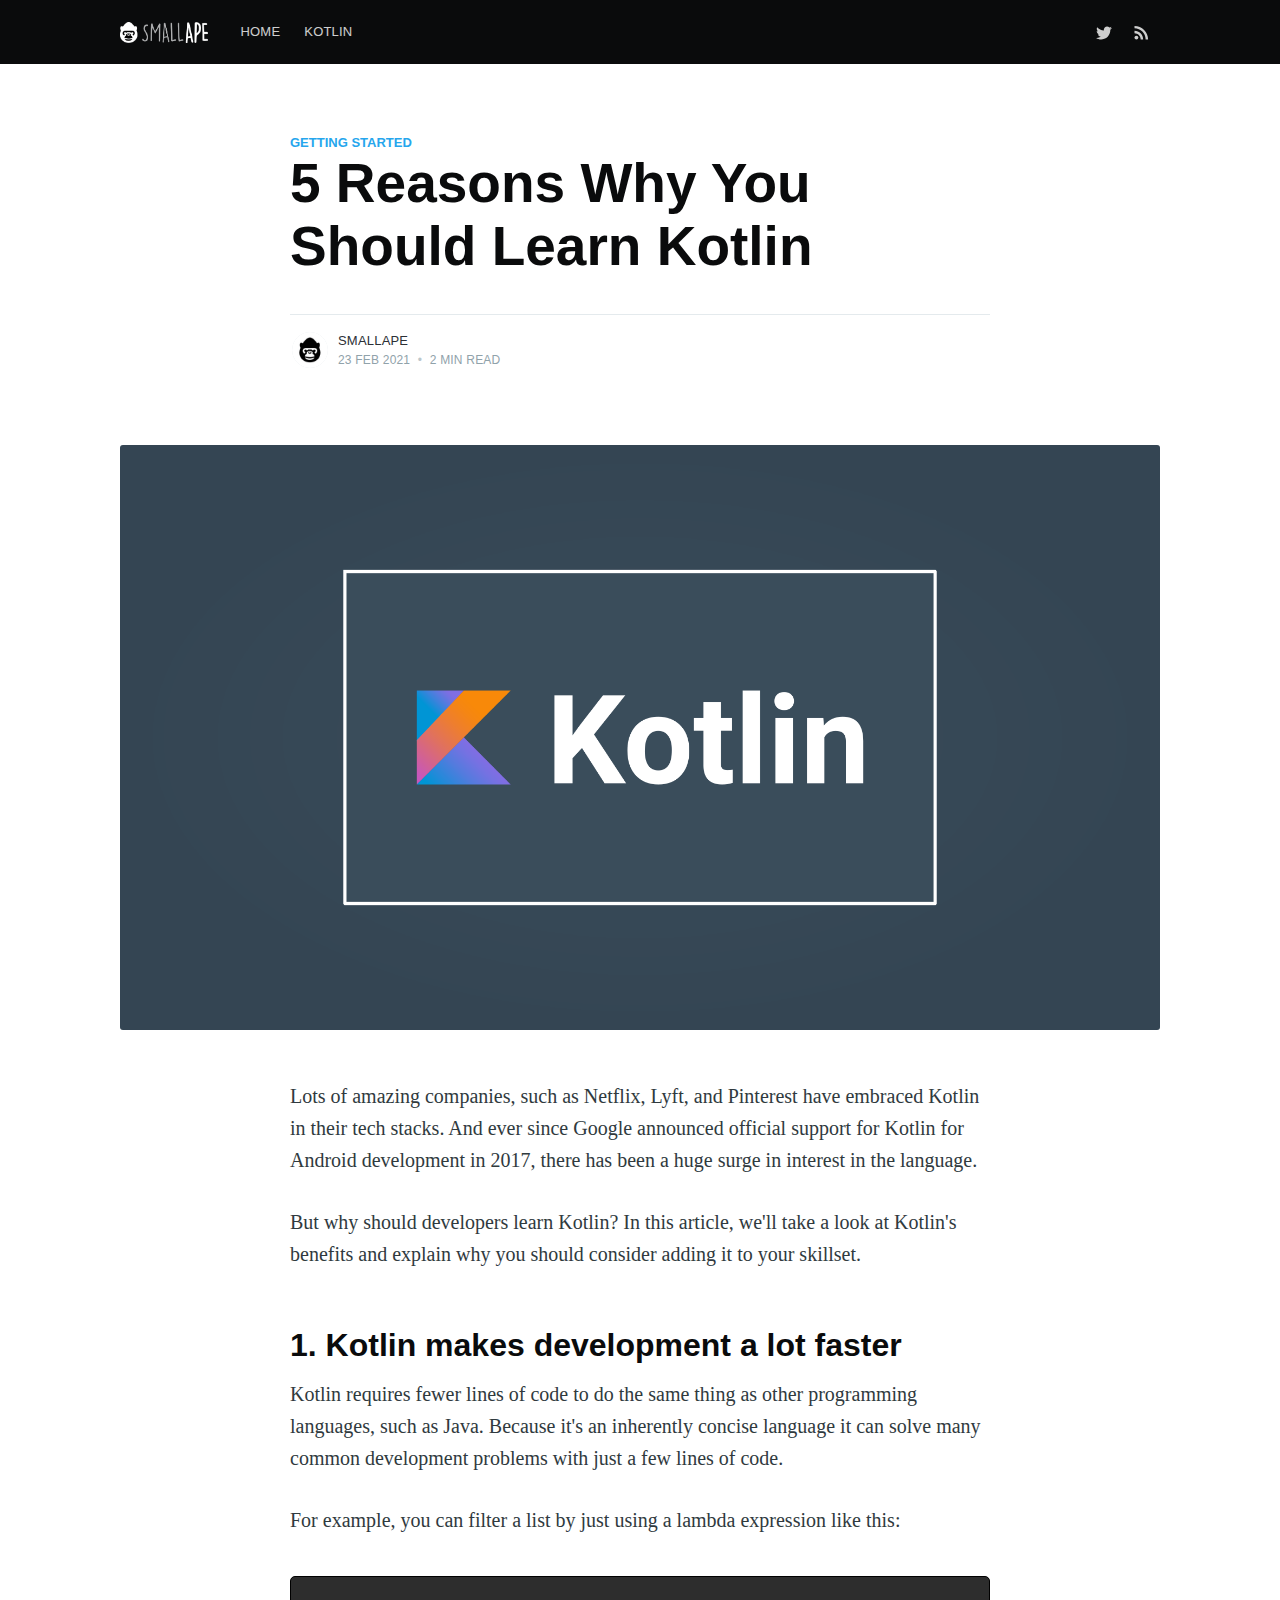
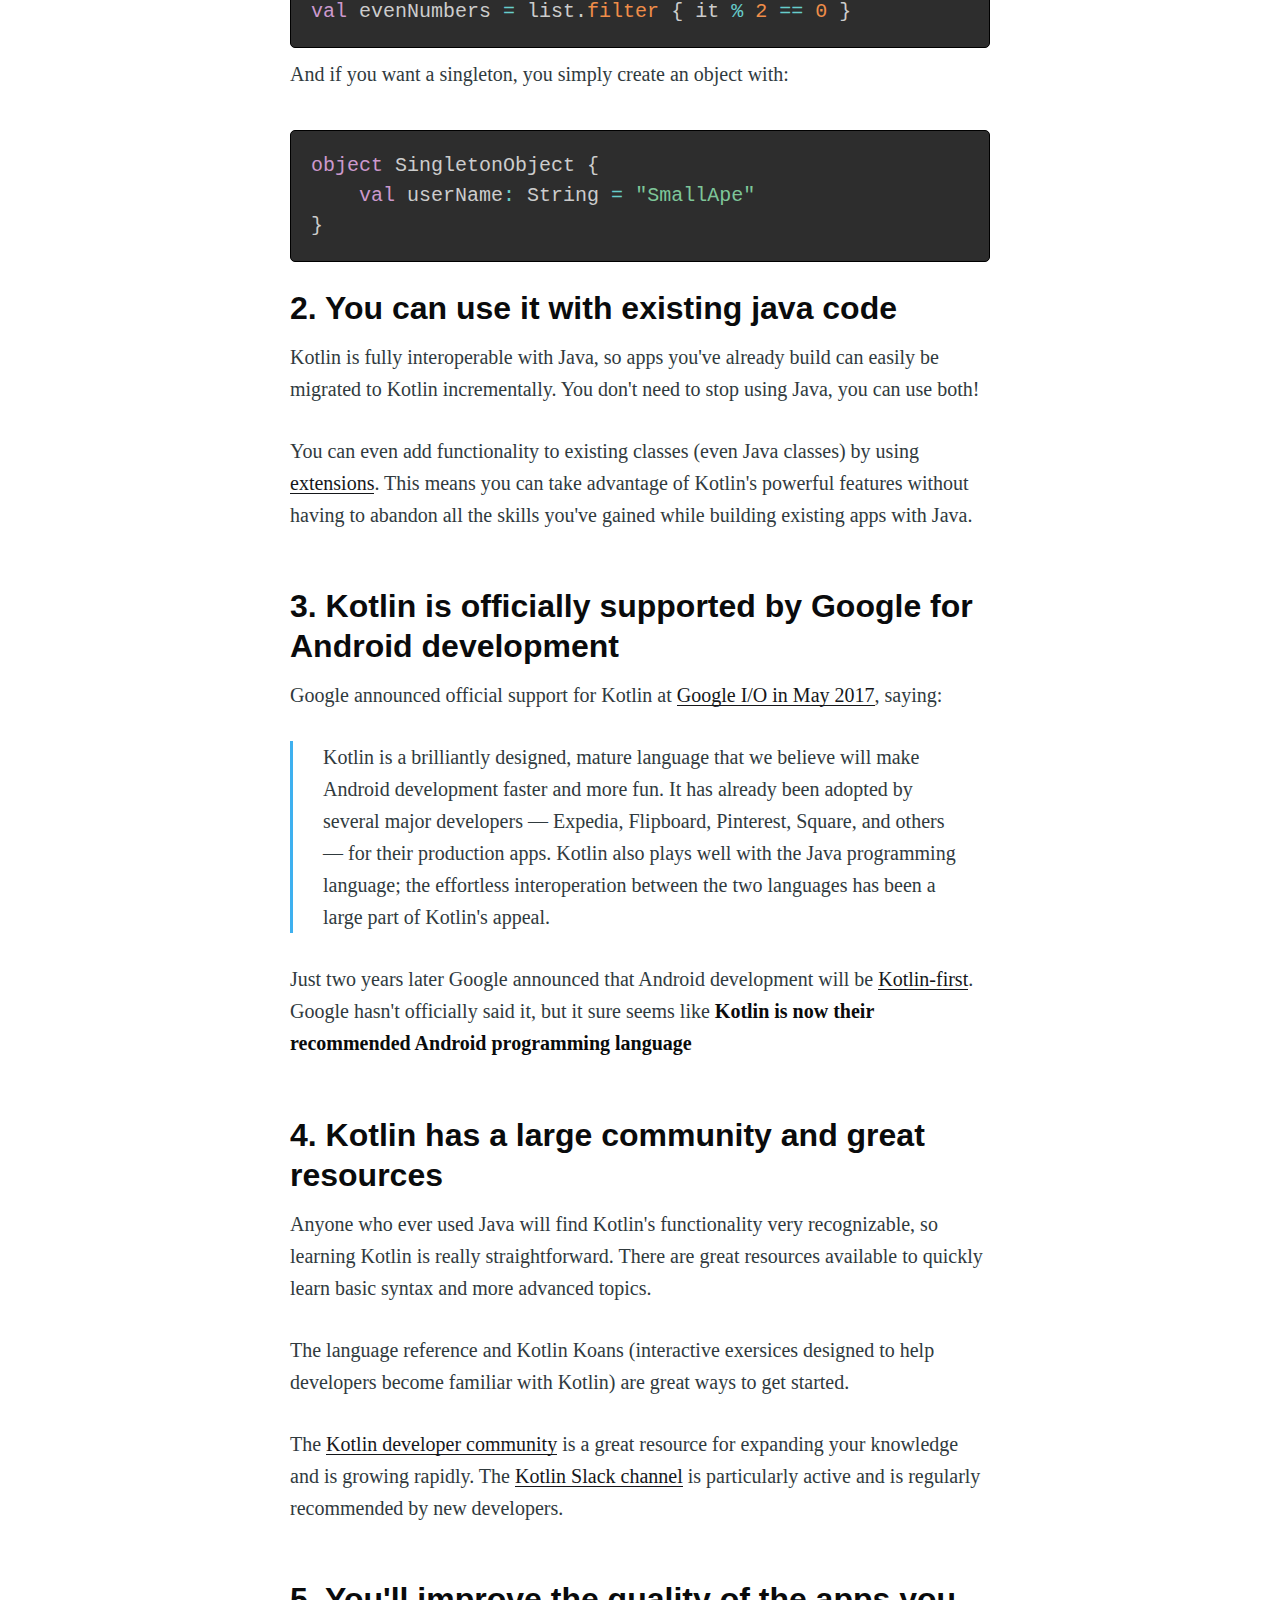
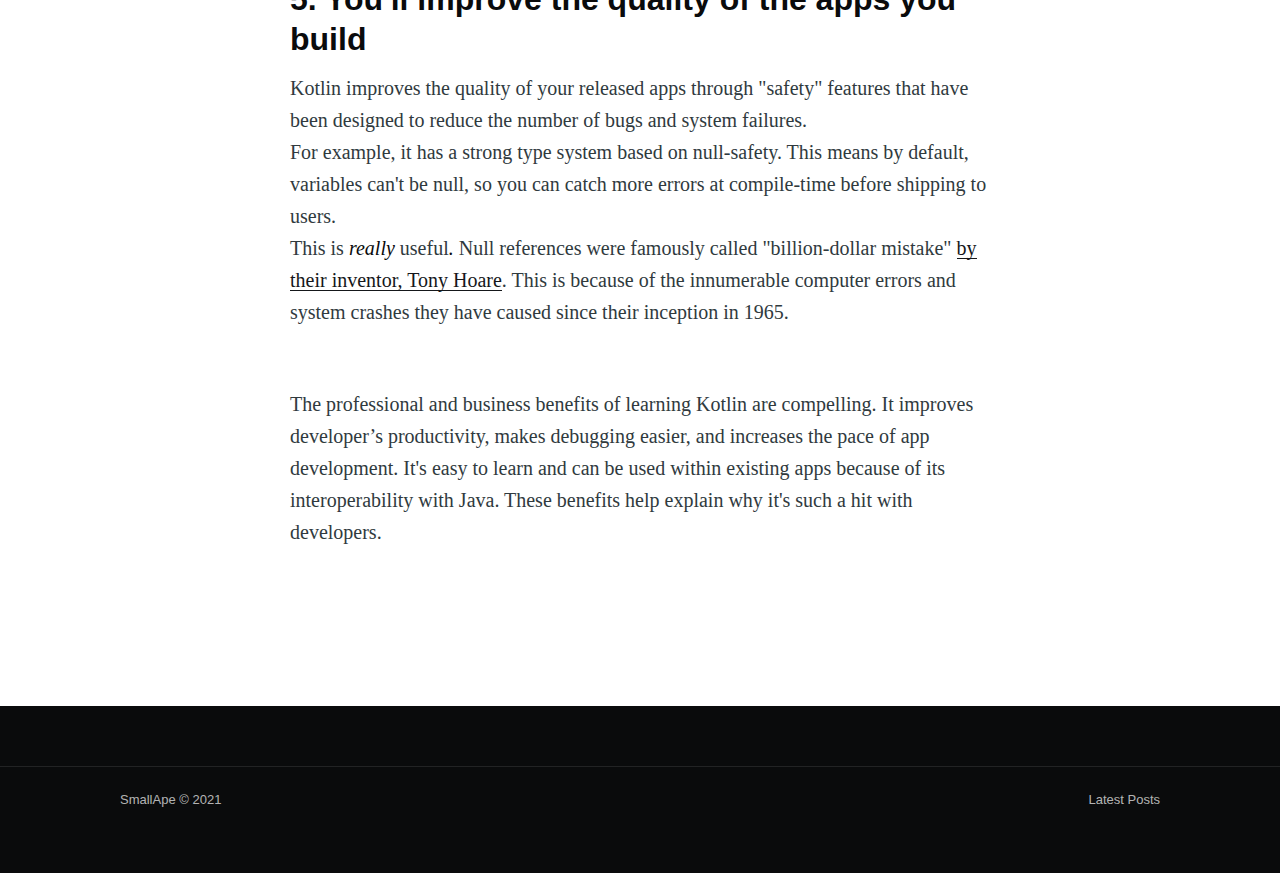
==== commit 8a28f856: "v1.02" ====
--- a/5-reasons-why-you-should-learn-kotlin/index.html
+++ b/5-reasons-why-you-should-learn-kotlin/index.html
@@ -23,9 +23,9 @@
     <meta property="og:title" content="5 Reasons Why You Should Learn Kotlin" />
     <meta property="og:description" content="Lots of amazing companies, such as Netflix, Lyft, and Pinterest have embraced Kotlin in their tech stacks. And ever since Google announced..." />
     <meta property="og:url" content="https://smallape.com/5-reasons-why-you-should-learn-kotlin" />
-    <meta property="og:image" content="https://smallape.com/content/images/2021/02/rect4655-3.png" />
+    <meta property="og:image" content="https://smallape.com/content/images/2021/02/5-reasons-why-you-should-learn-kotlin.png" />
     <meta property="article:published_time" content="2021-02-23T18:30:00.000Z" />
-    <meta property="article:modified_time" content="2021-02-23T18:48:48.000Z" />
+    <meta property="article:modified_time" content="2021-02-23T19:40:25.000Z" />
     <meta property="article:tag" content="Getting Started" />
     <meta property="article:tag" content="Kotlin" />
 
@@ -33,7 +33,7 @@
     <meta name="twitter:title" content="5 Reasons Why You Should Learn Kotlin" />
     <meta name="twitter:description" content="Lots of amazing companies, such as Netflix, Lyft, and Pinterest have embraced Kotlin in their tech stacks. And ever since Google announced..." />
     <meta name="twitter:url" content="https://smallape.com/5-reasons-why-you-should-learn-kotlin" />
-    <meta name="twitter:image" content="https://smallape.com/content/images/2021/02/rect4655-3.png" />
+    <meta name="twitter:image" content="https://smallape.com/content/images/2021/02/5-reasons-why-you-should-learn-kotlin.png" />
     <meta name="twitter:label1" content="Written by" />
     <meta name="twitter:data1" content="SmallApe" />
     <meta name="twitter:label2" content="Filed under" />
@@ -70,10 +70,10 @@
             "headline": "5 Reasons Why You Should Learn Kotlin",
             "url": "https://smallape.com/5-reasons-why-you-should-learn-kotlin/",
             "datePublished": "2021-02-23T18:30:00.000Z",
-            "dateModified": "2021-02-23T18:48:48.000Z",
+            "dateModified": "2021-02-23T19:40:25.000Z",
             "image": {
                 "@type": "ImageObject",
-                "url": "https://smallape.com/content/images/2021/02/rect4655-3.png",
+                "url": "https://smallape.com/content/images/2021/02/5-reasons-why-you-should-learn-kotlin.png",
                 "width": 1920,
                 "height": 1080
             },
@@ -193,12 +193,12 @@
                     </header>
 
                     <figure class="post-full-image">
-                        <img srcset="../content/images/size/w300/2021/02/rect4655-3.png 300w,
-                           ../content/images/size/w600/2021/02/rect4655-3.pngg 600w,
-                          ../content/images/size/w1000/2021/02/rect4655-3.pngng 1000w,
-                         ../content/images/size/w2000/2021/02/rect4655-3.pngpng 2000w" sizes="(max-width: 800px) 400px,
+                        <img srcset="../content/images/size/w300/2021/02/5-reasons-why-you-should-learn-kotlin.png 300w,
+                           ../content/images/size/w600/2021/02/5-reasons-why-you-should-learn-kotlin.png 600w,
+                          ../content/images/size/w1000/2021/02/5-reasons-why-you-should-learn-kotlin.png 1000w,
+                         ../content/images/size/w2000/2021/02/5-reasons-why-you-should-learn-kotlin.png 2000w" sizes="(max-width: 800px) 400px,
                         (max-width: 1170px) 1170px,
-                            2000px" src="../content/images/size/w2000/2021/02/rect4655-3.png" alt="5 Reasons Why You Should Learn Kotlin" />
+                            2000px" src="../content/images/size/w2000/2021/02/5-reasons-why-you-should-learn-kotlin.png" alt="5 Reasons Why You Should Learn Kotlin" />
                     </figure>
 
                     <section class="post-full-content">
@@ -221,19 +221,18 @@
                             <blockquote>Kotlin is a brilliantly designed, mature language that we believe will make Android development faster and more fun. It has already been adopted by several major developers — Expedia, Flipboard, Pinterest, Square, and others
                                 — for their production apps. Kotlin also plays well with the Java programming language; the effortless interoperation between the two languages has been a large part of Kotlin's appeal.</blockquote>
                             <p>Just two years later Google announced that Android development will be <a href="https://developer.android.com/kotlin/first">Kotlin-first</a>. Google hasn't officially said it, but it sure seems like <strong>Kotlin is now their recommended Android programming language</strong></p>
-                            <h2
-                                id="4-kotlin-has-a-large-community-and-great-resources">4. Kotlin has a large community and great resources</h2>
-                                <p>Anyone who ever used Java will find Kotlin's functionality very recognizable, so learning Kotlin is really straightforward. There are great resources available to quickly learn basic syntax and more advanced topics. </p>
-                                <p>The language reference and Kotlin Koans (interactive exersices designed to help developers become familiar with Kotlin) are great ways to get started.</p>
-                                <p>The <a href="https://kotlinlang.org/community/">Kotlin developer community</a> is a great resource for expanding your knowledge and is growing rapidly. The <a href="https://surveys.jetbrains.com/s3/kotlin-slack-sign-up">Kotlin Slack channel</a>                                    is particularly active and is regularly recommended by new developers.</p>
-                                <h2 id="5-you-ll-improve-the-quality-of-the-apps-you-build">5. You'll improve the quality of the apps you build</h2>
-                                <p>Kotlin improves the quality of your released apps through "safety" features that have been designed to reduce the number of bugs and system failures. <br>For example, it has a strong type system based on null-safety. This
-                                    means by default, variables can't be null, so you can catch more errors at compile-time before shipping to users. <br>This is <em>really </em>useful<em>. </em>Null references were famously called "billion-dollar mistake"
-                                    <a href="https://www.infoq.com/presentations/Null-References-The-Billion-Dollar-Mistake-Tony-Hoare/">by their inventor, Tony Hoare</a>. This is because of the innumerable computer errors and system crashes they have
-                                    caused since their inception in 1965.</p>
-                                <p></p>
-                                <p>The professional and business benefits of learning Kotlin are compelling. It improves developer’s productivity, makes debugging easier, and increases the pace of app development. It's easy to learn and can be used within
-                                    existing apps because of its interoperability with Java. These benefits help explain why it's such a hit with developers.</p>
+                            <h2 id="4-kotlin-has-a-large-community-and-great-resources">4. Kotlin has a large community and great resources</h2>
+                            <p>Anyone who ever used Java will find Kotlin's functionality very recognizable, so learning Kotlin is really straightforward. There are great resources available to quickly learn basic syntax and more advanced topics. </p>
+                            <p>The language reference and Kotlin Koans (interactive exersices designed to help developers become familiar with Kotlin) are great ways to get started.</p>
+                            <p>The <a href="https://kotlinlang.org/community/">Kotlin developer community</a> is a great resource for expanding your knowledge and is growing rapidly. The <a href="https://surveys.jetbrains.com/s3/kotlin-slack-sign-up">Kotlin Slack channel</a>                                is particularly active and is regularly recommended by new developers.</p>
+                            <h2 id="5-you-ll-improve-the-quality-of-the-apps-you-build">5. You'll improve the quality of the apps you build</h2>
+                            <p>Kotlin improves the quality of your released apps through "safety" features that have been designed to reduce the number of bugs and system failures. <br>For example, it has a strong type system based on null-safety. This means
+                                by default, variables can't be null, so you can catch more errors at compile-time before shipping to users. <br>This is <em>really </em>useful<em>. </em>Null references were famously called "billion-dollar mistake"
+                                <a href="https://www.infoq.com/presentations/Null-References-The-Billion-Dollar-Mistake-Tony-Hoare/">by their inventor, Tony Hoare</a>. This is because of the innumerable computer errors and system crashes they have caused
+                                since their inception in 1965.</p>
+                            <p></p>
+                            <p>The professional and business benefits of learning Kotlin are compelling. It improves developer’s productivity, makes debugging easier, and increases the pace of app development. It's easy to learn and can be used within existing
+                                apps because of its interoperability with Java. These benefits help explain why it's such a hit with developers.</p>
                         </div>
                     </section>
 
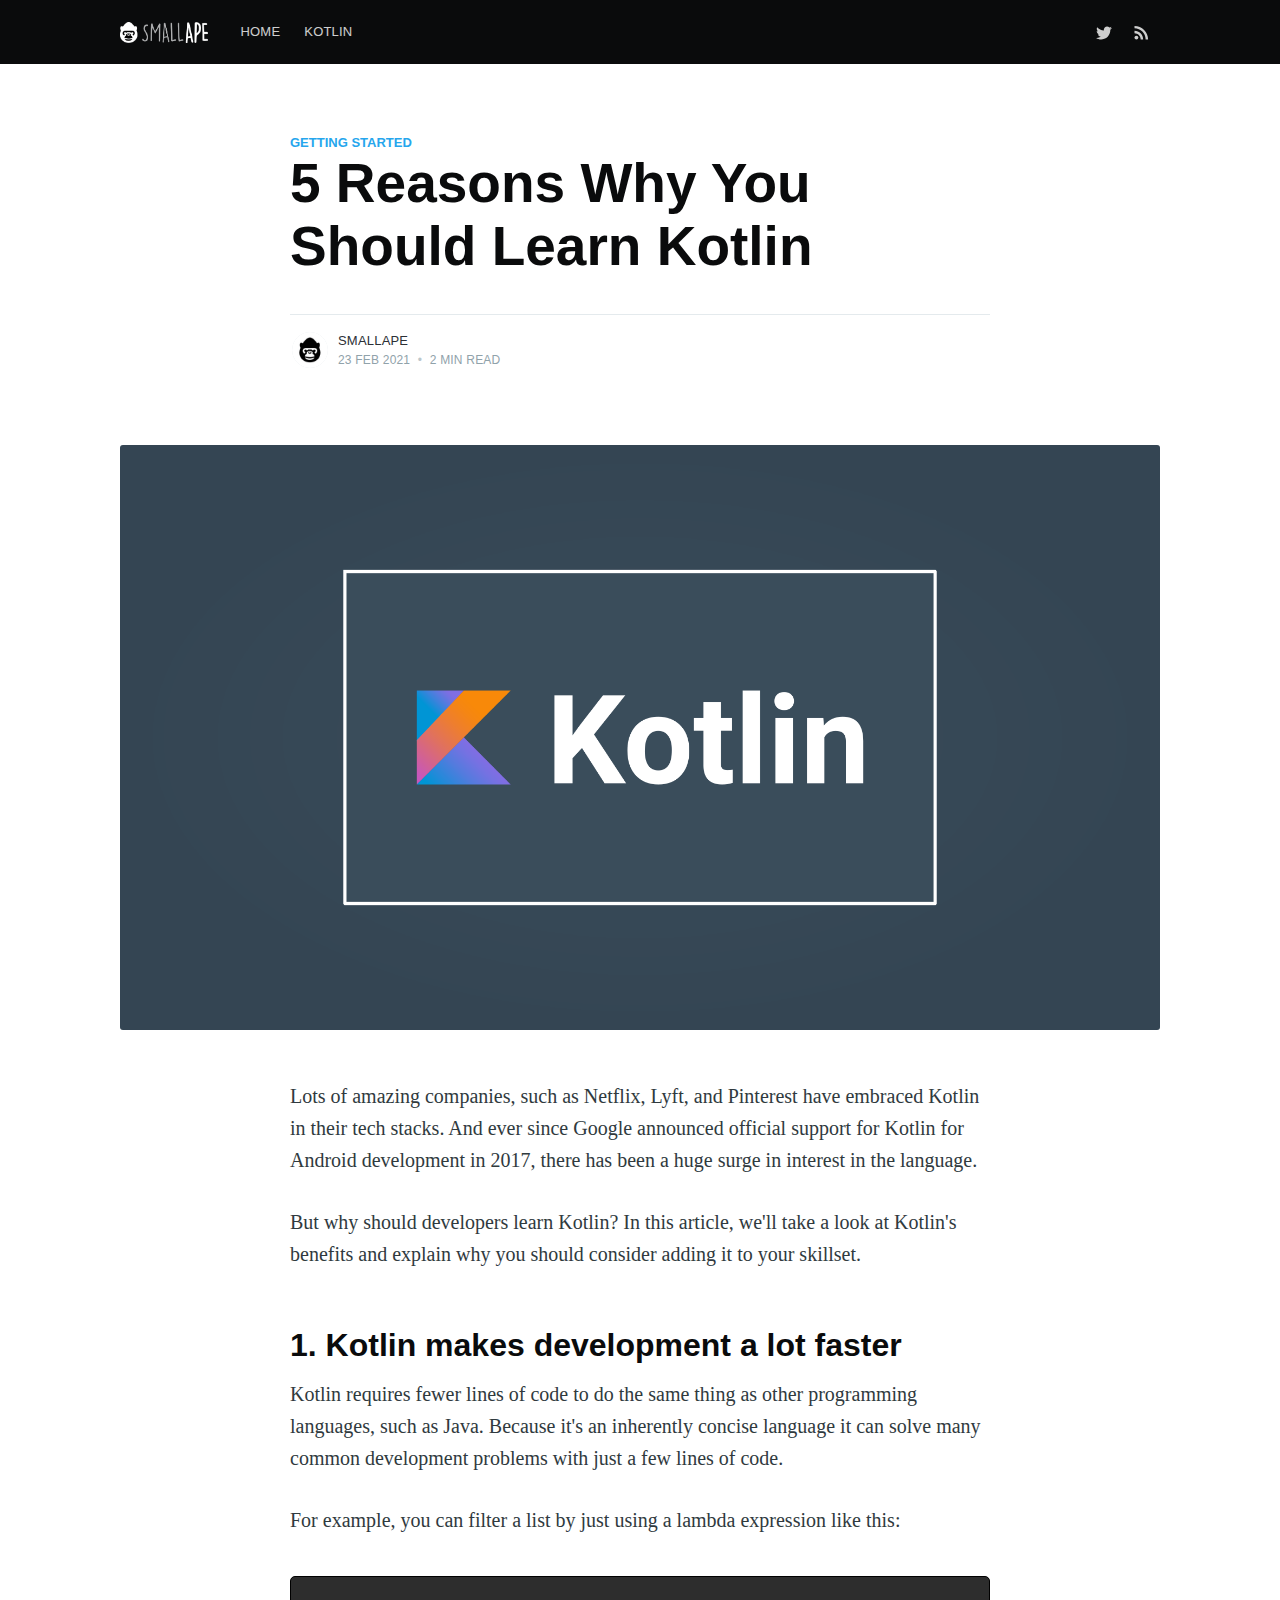
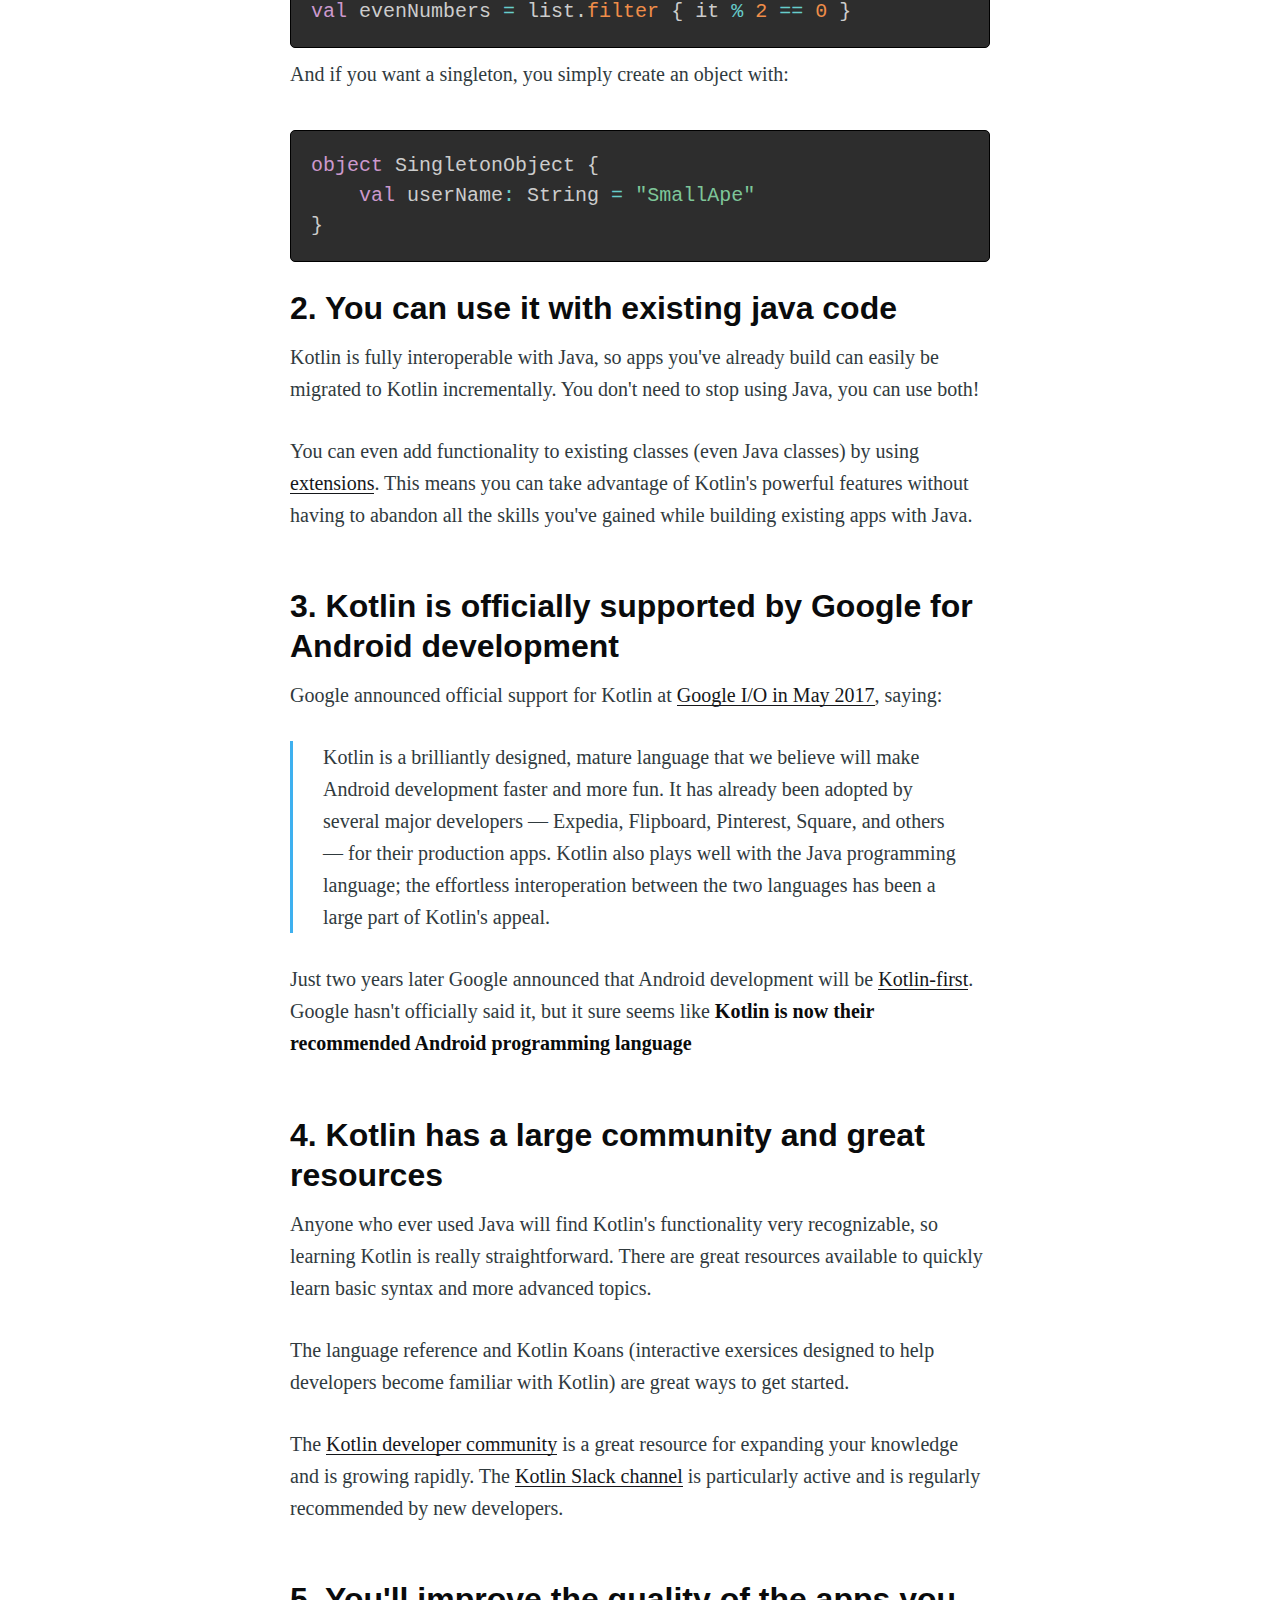
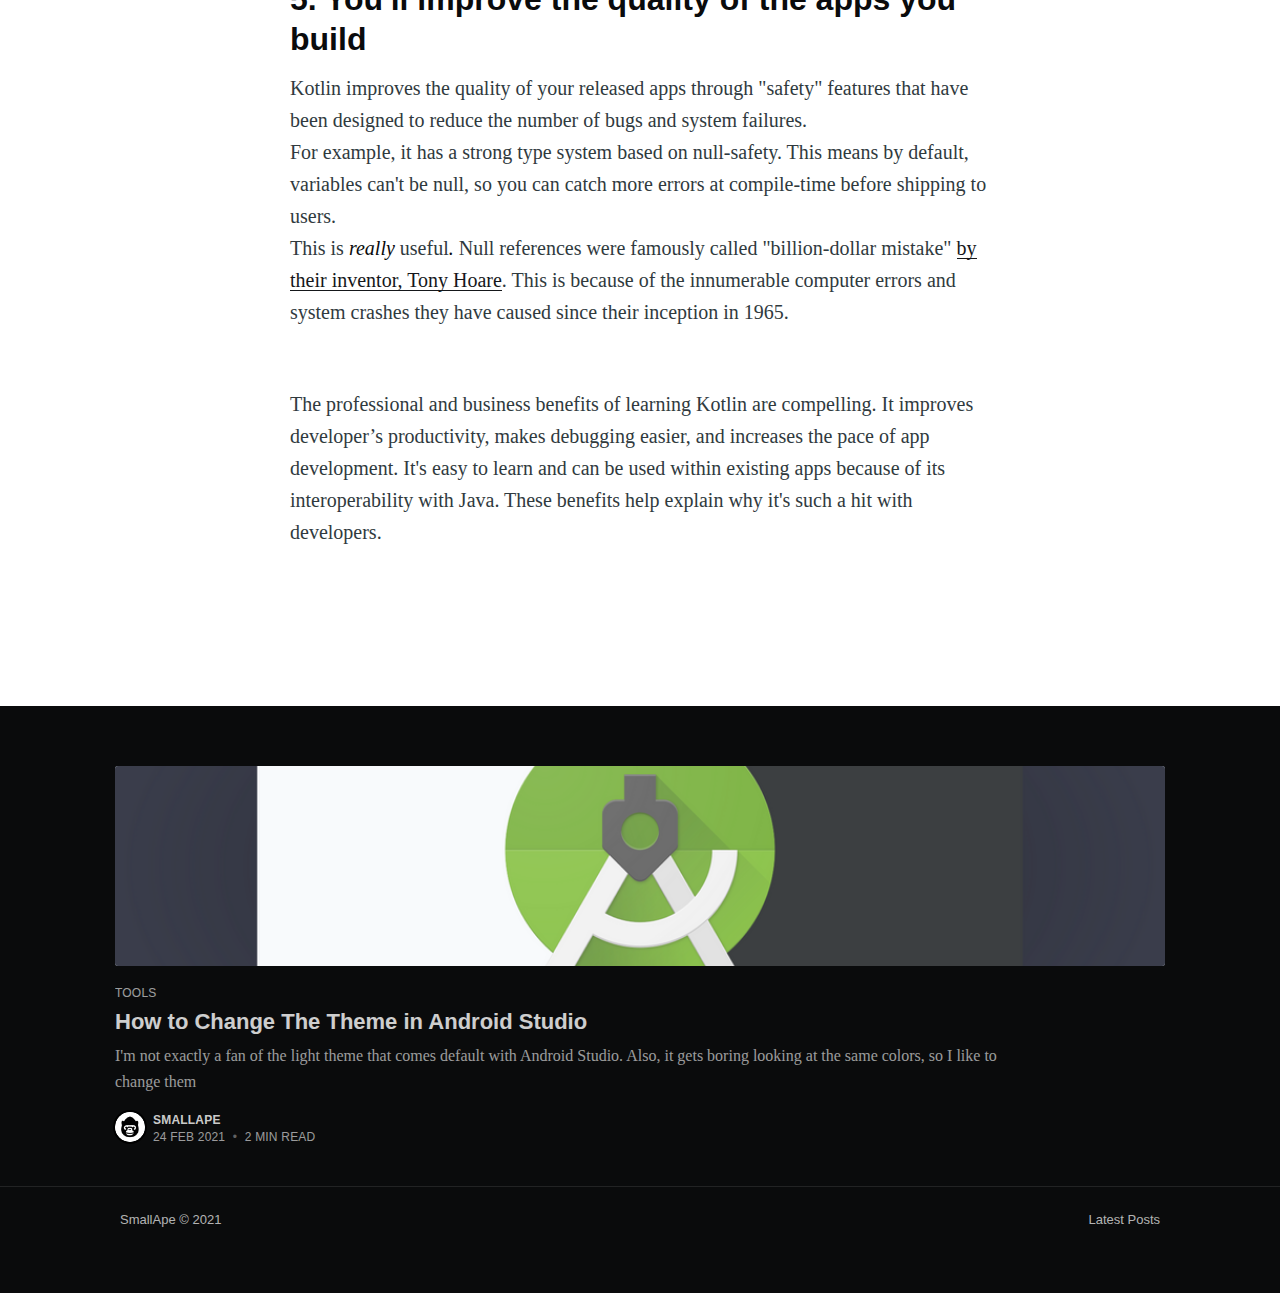
==== commit f04ac80b: "v1.04" ====
--- a/5-reasons-why-you-should-learn-kotlin/index.html
+++ b/5-reasons-why-you-should-learn-kotlin/index.html
@@ -10,7 +10,7 @@
     <meta name="HandheldFriendly" content="True" />
     <meta name="viewport" content="width=device-width, initial-scale=1.0" />
 
-    <link rel="stylesheet" type="text/css" href="../assets/built/screen.css@v=61fe95e322.css" />
+    <link rel="stylesheet" type="text/css" href="../assets/built/screen.css@v=32df5c8463.css" />
 
     <meta name="description" content="Lots of amazing companies, such as Netflix, Lyft, and Pinterest have embraced Kotlin in their tech stacks. And ever since Google announced..." />
     <link rel="icon" href="../favicon.png" type="image/png" />
@@ -247,6 +247,52 @@
             <div class="inner">
                 <div class="read-next-feed">
 
+                    <article class="post-card post tag-tools ">
+
+                        <a class="post-card-image-link" href="../how-to-change-the-theme-in-android-studio/index.html">
+                            <img class="post-card-image" srcset="../content/images/size/w300/2021/02/g2294-1.png 300w,
+                   ../content/images/size/w600/2021/02/g2294-1.png 600w,
+                  ../content/images/size/w1000/2021/02/g2294-1.png 1000w,
+                 ../content/images/size/w2000/2021/02/g2294-1.png 2000w" sizes="(max-width: 1000px) 400px, 700px" loading="lazy" src="../content/images/size/w600/2021/02/g2294-1.png" alt="How to Change The Theme in Android Studio" />
+                        </a>
+
+                        <div class="post-card-content">
+
+                            <a class="post-card-content-link" href="../how-to-change-the-theme-in-android-studio/index.html">
+
+                                <header class="post-card-header">
+                                    <div class="post-card-primary-tag">Tools</div>
+                                    <h2 class="post-card-title">How to Change The Theme in Android Studio</h2>
+                                </header>
+
+                                <section class="post-card-excerpt">
+                                    <p>I'm not exactly a fan of the light theme that comes default with Android Studio. Also, it gets boring looking at the same colors, so I like to change them</p>
+                                </section>
+
+                            </a>
+
+                            <footer class="post-card-meta">
+                                <ul class="author-list">
+                                    <li class="author-list-item">
+
+                                        <div class="author-name-tooltip">
+                                            SmallApe
+                                        </div>
+
+                                        <a href="../author/smallape/index.html" class="static-avatar">
+                                            <img class="author-profile-image" src="../content/images/size/w100/2021/02/pub-icon-3.png" alt="SmallApe" />
+                                        </a>
+                                    </li>
+                                </ul>
+                                <div class="post-card-byline-content">
+                                    <span><a href="../author/smallape/index.html">SmallApe</a></span>
+                                    <span class="post-card-byline-date"><time datetime="2021-02-24">24 Feb 2021</time> <span class="bull">&bull;</span> 2 min read</span>
+                                </div>
+                            </footer>
+
+                        </div>
+
+                    </article>
 
                 </div>
             </div>
@@ -272,7 +318,7 @@
 
     <script src="https://code.jquery.com/jquery-3.4.1.min.js" integrity="sha256-CSXorXvZcTkaix6Yvo6HppcZGetbYMGWSFlBw8HfCJo=" crossorigin="anonymous">
     </script>
-    <script src="../assets/built/casper.js@v=61fe95e322"></script>
+    <script src="../assets/built/casper.js@v=32df5c8463"></script>
 
     <script>
         // Parse the URL parameter
--- a/assets/built/screen.css@v=32df5c8463.css
+++ b/assets/built/screen.css@v=32df5c8463.css
@@ -0,0 +1,2 @@
+:root{--blue:#3eb0ef;--green:#a4d037;--purple:#ad26b4;--yellow:#fecd35;--red:#f05230;--darkgrey:#15171a;--midgrey:#738a94;--lightgrey:#c5d2d9;--whitegrey:#e5eff5;--pink:#fa3a57;--brown:#a3821a;--darkmode:#1a1c20}a,abbr,acronym,address,applet,article,aside,audio,big,blockquote,body,canvas,caption,cite,code,dd,del,details,dfn,div,dl,dt,em,embed,fieldset,figcaption,figure,footer,form,h1,h2,h3,h4,h5,h6,header,hgroup,html,iframe,img,ins,kbd,label,legend,li,mark,menu,nav,object,ol,output,p,pre,q,ruby,s,samp,section,small,span,strike,strong,sub,summary,sup,table,tbody,td,tfoot,th,thead,time,tr,tt,ul,var,video{margin:0;padding:0;border:0;font:inherit;font-size:100%;vertical-align:baseline}body{line-height:1}ol,ul{list-style:none}blockquote,q{quotes:none}blockquote:after,blockquote:before,q:after,q:before{content:"";content:none}img{max-width:100%}html{box-sizing:border-box;font-family:sans-serif;-ms-text-size-adjust:100%;-webkit-text-size-adjust:100%}*,:after,:before{box-sizing:inherit}a{background-color:transparent}a:active,a:hover{outline:0}b,strong{font-weight:700}dfn,em,i{font-style:italic}h1{margin:.67em 0;font-size:2em}small{font-size:80%}sub,sup{position:relative;font-size:75%;line-height:0;vertical-align:baseline}sup{top:-.5em}sub{bottom:-.25em}img{border:0}svg:not(:root){overflow:hidden}mark{background-color:#fdffb6}code,kbd,pre,samp{font-family:monospace,monospace;font-size:1em}button,input,optgroup,select,textarea{margin:0;color:inherit;font:inherit}button{overflow:visible;border:none}button,select{text-transform:none}button,html input[type=button],input[type=reset],input[type=submit]{cursor:pointer;-webkit-appearance:button}button[disabled],html input[disabled]{cursor:default}button::-moz-focus-inner,input::-moz-focus-inner{padding:0;border:0}input{line-height:normal}input:focus{outline:none}input[type=checkbox],input[type=radio]{box-sizing:border-box;padding:0}input[type=number]::-webkit-inner-spin-button,input[type=number]::-webkit-outer-spin-button{height:auto}input[type=search]{box-sizing:content-box;-webkit-appearance:textfield}input[type=search]::-webkit-search-cancel-button,input[type=search]::-webkit-search-decoration{-webkit-appearance:none}legend{padding:0;border:0}textarea{overflow:auto}table{border-spacing:0;border-collapse:collapse}td,th{padding:0}html{overflow-y:scroll;font-size:62.5%;-webkit-tap-highlight-color:rgba(0,0,0,0)}body,html{overflow-x:hidden}body{color:#303a3e;font-family:-apple-system,BlinkMacSystemFont,Segoe UI,Roboto,Oxygen,Ubuntu,Cantarell,Open Sans,Helvetica Neue,sans-serif;font-size:1.6rem;line-height:1.6em;font-weight:400;font-style:normal;letter-spacing:0;text-rendering:optimizeLegibility;-webkit-font-smoothing:antialiased;-moz-osx-font-smoothing:grayscale;-moz-font-feature-settings:"liga" on}::-moz-selection{text-shadow:none;background:#cbeafb}::selection{text-shadow:none;background:#cbeafb}hr{position:relative;display:block;width:100%;margin:2.5em 0 3.5em;padding:0;height:1px;border:0;border-top:1px solid #e4eaed}audio,canvas,iframe,img,svg,video{vertical-align:middle}fieldset{margin:0;padding:0;border:0}textarea{resize:vertical}blockquote,dl,ol,p,ul{margin:0 0 1.5em}ol,ul{padding-left:1.3em;padding-right:1.5em}ol ol,ol ul,ul ol,ul ul{margin:.5em 0 1em}ul{list-style:disc}ol{list-style:decimal}ol,ul{max-width:100%}li{margin:.5em 0;padding-left:.3em;line-height:1.6em}dt{float:left;margin:0 20px 0 0;width:120px;color:var(--darkgrey);font-weight:500;text-align:right}dd{margin:0 0 5px;text-align:left}blockquote{margin:1.5em 0;padding:0 1.6em;border-left:.5em solid var(--whitegrey)}blockquote p{margin:.8em 0;font-size:1.2em;font-weight:300}blockquote small{display:inline-block;margin:.8em 0 .8em 1.5em;font-size:.9em;opacity:.8}blockquote small:before{content:"\2014 \00A0"}blockquote cite{font-weight:700}blockquote cite a{font-weight:400}a{color:#26a6ed;text-decoration:none}a:hover{text-decoration:underline}h1,h2,h3,h4,h5,h6{margin-top:0;line-height:1.15;font-weight:600;text-rendering:optimizeLegibility}h1{margin:0 0 .5em;font-size:5.5rem;font-weight:600}@media (max-width:500px){h1{font-size:2.2rem}}h2{margin:1.5em 0 .5em;font-size:2.2rem}@media (max-width:500px){h2{font-size:1.8rem}}h3{margin:1.5em 0 .5em;font-size:1.8rem;font-weight:500}@media (max-width:500px){h3{font-size:1.7rem}}h4{margin:1.5em 0 .5em;font-size:1.6rem;font-weight:500}h5,h6{margin:1.5em 0 .5em;font-size:1.4rem;font-weight:500}body{background:#fff}.img{display:block;width:100%;height:100%;background-position:50%;background-size:cover;border-radius:100%}.hidden{visibility:hidden;position:absolute;text-indent:-9999px}.site-wrapper{display:flex;flex-direction:column;min-height:100vh}.site-main{z-index:100;flex-grow:1}.outer{position:relative;padding:0 5vw}.inner{margin:0 auto;max-width:1040px;width:100%}@media (min-width:900px){.author-template .post-feed,.home-template .post-feed,.tag-template .post-feed{padding:40px 0 5vw;border-top-left-radius:3px;border-top-right-radius:3px}.home-template .site-nav{position:relative}}.site-header-background{position:relative;margin-top:64px;padding-bottom:12px;color:#fff;background:#0a0b0c no-repeat 50%;background-size:cover}.site-header-background:before{bottom:0;background:rgba(0,0,0,.18)}.site-header-background:after,.site-header-background:before{content:"";position:absolute;top:0;right:0;left:0;z-index:10;display:block}.site-header-background:after{bottom:auto;height:140px;background:linear-gradient(rgba(0,0,0,.15),transparent)}.site-header-background.no-image:after,.site-header-background.no-image:before{display:none}.site-header-content{z-index:100;display:flex;flex-direction:column;justify-content:center;align-items:center;padding:6vw 3vw;min-height:200px;max-height:340px}.site-title{z-index:10;margin:0 0 0 -2px;padding:0;font-size:5rem;line-height:1em;font-weight:600}.site-logo{max-height:55px}.site-description{z-index:10;margin:0;padding:5px 0;font-size:2.1rem;line-height:1.4em;font-weight:400;opacity:.8}.site-home-header{z-index:1000}.site-home-header .site-header-background{margin-top:0}.site-home-header .site-header-content{padding:5vw 3vw 6vw}.site-home-header .site-title{font-size:5.5rem;text-align:center}.site-home-header .site-description{font-size:2.2rem;font-weight:300;text-align:center}.site-archive-header .site-header-content{position:relative;align-items:stretch;padding:12vw 0 20px;min-height:200px;max-height:600px}.site-archive-header .no-image{padding-top:0;padding-bottom:0;color:var(--darkgrey);background:#fff;opacity:1}.site-archive-header .no-image .site-description{color:var(--midgrey);opacity:1}.site-archive-header .no-image .site-header-content{padding:5vw 0 10px;border-bottom:1px solid #eaeff1}@media (max-width:900px){.site-header-content{padding-bottom:9vw}}@media (max-width:500px){.site-home-header .site-title{font-size:4.2rem}.site-home-header .site-description{font-size:1.8rem}.site-archive-header .site-header-content{flex-direction:column;align-items:center;min-height:unset}.site-archive-header .site-title{font-size:4.2rem;text-align:center}.site-archive-header .no-image .site-header-content{padding:12vw 0 20px}}.site-nav-main{position:fixed;top:0;right:0;left:0;z-index:1000;background:#0a0b0c}.site-nav{position:relative;z-index:100;display:flex;justify-content:space-between;align-items:flex-start;overflow:hidden;height:64px;font-size:1.3rem}.site-nav-left-wrapper{position:relative;flex:1 0 auto;display:flex}.site-header-background:not(.responsive-header-img) .site-nav-left-wrapper:after,.site-nav-main .site-nav-left-wrapper:after{content:"";position:absolute;top:0;z-index:1000;width:40px;height:100%;right:0;background:linear-gradient(90deg,rgba(10,11,12,0) 0,#0a0b0c)}.site-nav-left{flex:1 0 auto;display:flex;align-items:center;overflow-x:auto;overflow-y:hidden;-webkit-overflow-scrolling:touch;margin-right:10px;padding:10px 0 80px;font-weight:500;letter-spacing:.2px;text-transform:uppercase;white-space:nowrap;-ms-overflow-scrolling:touch}.site-nav-left .nav li:last-of-type{padding-right:20px}.site-nav-logo{position:relative;z-index:100;flex-shrink:0;display:inline-block;margin-right:32px;padding:12px 0;color:#fff;font-size:1.7rem;line-height:1.8rem;font-weight:700;letter-spacing:-.5px;text-transform:none}.site-nav-logo:hover{text-decoration:none}.site-nav-logo img{display:block;width:auto;height:21px}.site-home-header .site-nav-logo{display:none}.site-nav-content{position:relative;align-self:flex-start}.nav{position:absolute;z-index:1000;display:flex;margin:0 0 0 -12px;padding:0;list-style:none;transition:all 1s cubic-bezier(.19,1,.22,1)}.nav li{display:block;margin:0;padding:0}.nav li a{position:relative;display:block;padding:12px;color:#fff;opacity:.8;transition:opacity .35s ease-in-out}.nav li a:hover{text-decoration:none;opacity:1}.nav li a:before{content:"";position:absolute;right:100%;bottom:8px;left:12px;height:1px;background:#fff;opacity:.25;transition:all .35s ease-in-out}.nav li a:hover:before{right:12px;opacity:.5}.nav-post-title-active .nav{visibility:hidden;opacity:0;transform:translateY(-175%)}.nav-post-title{visibility:hidden;position:absolute;top:9px;color:#fff;font-size:1.7rem;font-weight:400;text-transform:none;opacity:0;transition:all 1s cubic-bezier(.19,1,.22,1);transform:translateY(175%)}.nav-post-title.dash{left:-25px}.nav-post-title.dash:before{content:"– ";opacity:.5}.nav-post-title-active .nav-post-title{visibility:visible;opacity:1;transform:translateY(0)}.site-nav-right{flex:0 1 auto;display:flex;justify-content:flex-end;align-items:center;padding:10px 0;height:64px}.site-nav-right .nav{position:relative;margin:0}.site-nav-right .nav a{white-space:nowrap}.site-nav-right .nav a:before{display:none}.site-nav-right .nav li:last-of-type a{margin-right:-12px}.social-links{flex-shrink:0;display:flex;align-items:center}.social-link{display:inline-block;margin:0;padding:10px;opacity:.8}.social-link:hover{opacity:1}.social-link svg{height:1.8rem;fill:#fff}.social-link-fb svg,.social-link-wb svg{height:1.6rem}.social-link-wb svg path{stroke:#fff}.social-link-rss svg{height:1.9rem}.subscribe-button{display:block;margin:0 0 0 10px;padding:4px 10px;border:1px solid #fff;color:#fff;line-height:1em;border-radius:10px;opacity:.8}.subscribe-button:hover{text-decoration:none;opacity:1}.site-nav-right .nav+.subscribe-button{margin-left:24px}.rss-button{padding:10px 8px;opacity:.8}.rss-button:hover{opacity:1}.rss-button svg{margin-bottom:1px;height:2.1rem;fill:#fff}.home-template .site-nav-main{z-index:100}.home-template .site-nav-main .site-nav{opacity:0;transition:all .5s cubic-bezier(.19,1,.22,1) 0s}.home-template .site-nav-main .fixed-nav-active{opacity:1;transition:all .5s cubic-bezier(.19,1,.22,1) .05s}@media (max-width:700px){.site-home-header .site-nav{margin-left:-5vw}.site-nav-main{padding-right:0;padding-left:0}.site-nav-left{margin-right:0;padding-left:5vw}.site-nav-right{display:none}}.posts{overflow-x:hidden}.post-feed{flex-wrap:wrap;margin:0 -20px;padding:50px 0 0;background:#fff}.post-card,.post-feed{position:relative;display:flex}.post-card{flex:1 1 301px;flex-direction:column;overflow:hidden;margin:0 0 40px;padding:0 20px 40px;min-height:220px;border-bottom:1px solid #eaeff1;background-size:cover}.post-card-image-link{position:relative;display:block;overflow:hidden;border-radius:3px}.post-card-image{width:100%;height:200px;background:var(--lightgrey) no-repeat 50%;-o-object-fit:cover;object-fit:cover}.post-card-content-link{position:relative;display:block;color:var(--darkgrey)}.post-card-content-link:hover{text-decoration:none}.post-card-header{margin:15px 0 0}.post-feed .no-image .post-card-content-link{padding:0}.no-image .post-card-header{margin-top:0}.post-card-primary-tag{margin:0 0 .2em;color:var(--blue);font-size:1.2rem;font-weight:500;letter-spacing:.2px;text-transform:uppercase}.post-card-title{margin:0 0 .4em;line-height:1.15em;transition:color .2s ease-in-out}.no-image .post-card-title{margin-top:0}.post-card-content{flex-grow:1;display:flex;flex-direction:column}.post-card-excerpt{max-width:56em;color:var(--midgrey);font-family:Georgia,serif}.post-card-excerpt p{margin-bottom:1em}.post-card-meta{display:flex;align-items:flex-start;padding:0}.author-profile-image,.avatar-wrapper{display:block;width:100%;height:100%;background:#e4eaed;border-radius:100%;-o-object-fit:cover;object-fit:cover}.post-card-meta .avatar-wrapper,.post-card-meta .profile-image-wrapper{position:relative}.author-list{display:flex;flex-wrap:wrap;margin:0 0 0 4px;padding:0;list-style:none}.author-list-item{position:relative;flex-shrink:0;margin:0;padding:0}.static-avatar{display:block;overflow:hidden;margin:0 0 0 -6px;width:34px;height:34px;border:2px solid #fff;border-radius:100%}.author-name-tooltip{position:absolute;bottom:105%;z-index:999;display:block;padding:2px 8px;color:#fff;font-size:1.2rem;letter-spacing:.2px;white-space:nowrap;background:var(--darkgrey);border-radius:3px;box-shadow:0 12px 26px rgba(39,44,49,.08),1px 3px 8px rgba(39,44,49,.03);opacity:0;transition:all .35s cubic-bezier(.4,.01,.165,.99);transform:translateY(6px);pointer-events:none}.author-list-item:hover .author-name-tooltip{opacity:1;transform:translateY(0)}@media (max-width:700px){.author-name-tooltip{display:none}}.post-card-byline-content{flex:1 1 50%;display:flex;flex-direction:column;margin:2px 0 0 6px;color:#90a2aa;font-size:1.2rem;line-height:1.4em;font-weight:400;letter-spacing:.2px;text-transform:uppercase}.post-card-byline-content span{margin:0}.post-card-byline-content a{color:#434952;font-weight:600}.post-card-byline-date{font-size:1.2rem}.post-card-byline-date .bull{display:inline-block;margin:0 4px;opacity:.6}.single-author-byline{display:flex;flex-direction:column;margin-left:5px;color:#5c7078;font-size:1.3rem;line-height:1.4em;font-weight:500}.single-author{display:flex;align-items:center}.single-author .static-avatar{margin-left:-2px}.single-author-name{display:inline-block}@media (min-width:795px){.post-card-large{flex:1 1 100%;flex-direction:row;padding-bottom:40px;min-height:280px;border-top:0}.post-card-large:hover{border-bottom-color:#e4eaed}.post-card-large:not(.no-image) .post-card-header{margin-top:0}.post-card-large .post-card-image-link{position:relative;flex:1 1 auto;margin-bottom:0;min-height:380px}.post-card-large .post-card-image{position:absolute;width:100%;height:100%}.post-card-large .post-card-content{flex:0 1 361px;justify-content:center}.post-card-large .post-card-title{margin-top:0;font-size:3.2rem}.post-card-large .post-card-content-link,.post-card-large .post-card-meta{padding:0 0 0 40px}.post-card-large .post-card-excerpt p{margin-bottom:1.5em;font-size:1.8rem;line-height:1.5em}}@media (max-width:1170px){.post-card{margin-bottom:5vw}}@media (max-width:650px){.post-feed{padding-top:5vw}.post-card{margin-bottom:5vw}}@media (max-width:500px){.post-card-title{font-size:1.9rem}.post-card-excerpt{font-size:1.6rem}}.page-template .site-main,.post-template .site-main{margin-top:64px;padding-bottom:4vw;background:#fff}.post-full-header{position:relative;margin:0 auto;padding:70px 170px 50px;border-top-left-radius:3px;border-top-right-radius:3px}.post-full-tags{display:flex;justify-content:flex-start;align-items:center;color:var(--midgrey);font-size:1.3rem;line-height:1.4em;font-weight:600;text-transform:uppercase}.post-full-meta-date{color:var(--midgrey);font-size:1.2rem;font-weight:400}@media (max-width:1170px){.post-full-header{padding:60px 11vw 50px}}@media (max-width:800px){.post-full-header{padding-right:5vw;padding-left:5vw}}@media (max-width:500px){.post-full-header{padding:20px 0 35px}}.post-full-title{margin:0 0 .2em;color:#0a0b0c}.post-full-custom-excerpt{margin:20px 0 0;color:var(--midgrey);font-family:Georgia,serif;font-size:2.3rem;line-height:1.4em;font-weight:300}.date-divider{display:inline-block;margin:0 6px 1px;font-weight:300}.post-full-image{display:flex;flex-direction:column;align-items:center;overflow:hidden;margin:25px 0 50px;background:#e4eaed;border-radius:3px}.post-full-image img{max-width:1040px;width:100%;height:auto}.post-full-content{position:relative;margin:0 auto;padding:0 170px 6vw;min-height:230px;font-family:Georgia,serif;font-size:2rem;line-height:1.6em;background:#fff}@media (max-width:1170px){.post-full-content{padding:0 11vw}}@media (max-width:800px){.post-full-content{padding:0 5vw;font-size:1.8rem}}@media (max-width:500px){.post-full-custom-excerpt{font-size:1.9rem;line-height:1.5em}}.no-image .post-full-content{padding-top:0}.no-image .post-full-content:after,.no-image .post-full-content:before{display:none}.footnotes,.post-full-comments,.post-full-content blockquote,.post-full-content dl,.post-full-content h1,.post-full-content h2,.post-full-content h3,.post-full-content h4,.post-full-content h5,.post-full-content h6,.post-full-content ol,.post-full-content p,.post-full-content pre,.post-full-content ul{margin:0 0 1.5em;min-width:100%}@media (max-width:500px){.footnotes,.post-full-comments,.post-full-content dl,.post-full-content ol,.post-full-content p,.post-full-content pre,.post-full-content ul{margin-bottom:1.28em}}.post-full-content li{word-break:break-word}.post-full-content li p{margin:0}.post-full-content a{color:var(--darkgrey);word-break:break-word;box-shadow:var(--darkgrey) 0 -1px 0 inset;transition:all .2s ease-in-out}.post-full-content a:hover{color:var(--blue);text-decoration:none;box-shadow:var(--blue) 0 -1px 0 inset}.post-full-content em,.post-full-content strong{color:#0a0b0c}.post-full-content small{display:inline-block;line-height:1.6em}.post-full-content li:first-child{margin-top:0}.post-full-content img,.post-full-content video{display:block;margin:1.5em auto;max-width:1040px;height:auto}@media (max-width:1040px){.post-full-content img,.post-full-content video{width:100%}}.post-full-content img[src$="#full"]{max-width:none;width:100vw}.post-full-content img+br+small{display:block;margin-top:-3em;margin-bottom:1.5em;text-align:center}.post-full-content iframe{margin:0 auto!important}.post-full-content blockquote{margin:0 0 1.5em;padding:0 1.5em;border-left:3px solid #3eb0ef}@media (max-width:500px){.post-full-content blockquote{padding:0 1.3em}}.post-full-content blockquote p{margin:0 0 1em;color:inherit;font-size:inherit;line-height:inherit;font-style:italic}.post-full-content blockquote p:last-child{margin-bottom:0}.post-full-content code{padding:0 5px 2px;font-size:.8em;line-height:1em;font-weight:400!important;background:var(--whitegrey);border-radius:3px}.post-full-content p code{word-break:break-all}.post-full-content pre{overflow-x:auto;margin:1.5em 0 3em;padding:20px;max-width:100%;border:1px solid #000;color:var(--whitegrey);font-size:1.4rem;line-height:1.5em;background:#0e1012;border-radius:5px}.post-full-content pre ::-moz-selection{color:#3b474d}.post-full-content pre ::selection{color:#3b474d}.post-full-content pre code{padding:0;font-size:inherit;line-height:inherit;background:transparent}.post-full-content pre code :not(span){color:inherit}.post-full-content .fluid-width-video-wrapper{margin:1.5em 0 3em}.post-full-content hr{margin:2em 0}.post-full-content hr:after{content:"";position:absolute;top:-15px;left:50%;display:block;margin-left:-10px;width:1px;height:30px;background:#e4eaed;box-shadow:0 0 0 5px #fff;transform:rotate(45deg)}.post-full-content hr+p{margin-top:1.2em}.post-full-content h1,.post-full-content h2,.post-full-content h3,.post-full-content h4,.post-full-content h5,.post-full-content h6{color:#0a0b0c;font-family:-apple-system,BlinkMacSystemFont,Segoe UI,Roboto,Oxygen,Ubuntu,Cantarell,Open Sans,Helvetica Neue,sans-serif}.post-full-content h1{margin:.5em 0 .4em;font-size:4.2rem;line-height:1.25em;font-weight:600}.post-full-content p+h1{margin-top:.8em}@media (max-width:800px){.post-full-content h1{font-size:3.2rem;line-height:1.25em}}.post-full-content h2{margin:.5em 0 .4em;font-size:3.2rem;line-height:1.25em;font-weight:600}.post-full-content p+h2{margin-top:.8em}@media (max-width:800px){.post-full-content h2{margin-bottom:.3em;font-size:2.8rem;line-height:1.25em}}.post-full-content h3{margin:.5em 0 .2em;font-size:2.5rem;line-height:1.3em;font-weight:600}.post-full-content h2+h3{margin-top:.7em}@media (max-width:800px){.post-full-content h3{margin-bottom:.3em;font-size:2.4rem;line-height:1.3em}}.post-full-content h4{margin:.5em 0 .2em;font-size:2.5rem;font-weight:600}.post-full-content h2+h4{margin-top:.7em}.post-full-content h3+h4{margin-top:0}@media (max-width:800px){.post-full-content h4{margin-bottom:.3em;font-size:2.4rem;line-height:1.3em}}.post-full-content h5{display:block;margin:.5em 0;padding:.4em 1em .9em;border:0;color:var(--blue);font-family:Georgia,serif;font-size:3.2rem;line-height:1.35em;text-align:center}@media (min-width:1180px){.post-full-content h5{max-width:1060px;width:100vw}}@media (max-width:800px){.post-full-content h5{margin-bottom:1em;margin-left:1.3em;padding:0 0 .5em;font-size:2.4rem;text-align:initial}}.post-full-content h6{margin:.5em 0 .2em;font-size:2rem;font-weight:700}@media (max-width:800px){.post-full-content h6{font-size:1.8rem;line-height:1.4em}}.footnotes-sep{margin-bottom:30px}.footnotes{font-size:1.5rem}.footnotes p{margin:0}.footnote-backref{color:var(--blue)!important;font-size:1.2rem;font-weight:700;text-decoration:none!important;box-shadow:none!important}@media (max-width:1170px){.post-full-image{margin:25px -6vw 50px;border-radius:0}.post-full-image img{max-width:1170px}}@media (max-width:700px){.post-full-image{margin:25px -5vw}}@media (max-width:500px){.post-full-meta{font-size:1.2rem;line-height:1.3em}.post-full-title{margin-top:.2em;font-size:4.2rem;line-height:1.05em}.post-full-image{margin-top:5px;margin-bottom:5vw}.post-full-content{padding:0}.post-full-content:after,.post-full-content:before{display:none}}.post-full-content table{display:inline-block;overflow-x:auto;margin:.5em 0 2.5em;max-width:100%;width:auto;border-spacing:0;border-collapse:collapse;font-family:-apple-system,BlinkMacSystemFont,Segoe UI,Roboto,Oxygen,Ubuntu,Cantarell,Open Sans,Helvetica Neue,sans-serif;font-size:1.6rem;white-space:nowrap;vertical-align:top;-webkit-overflow-scrolling:touch;background:radial-gradient(ellipse at left,rgba(0,0,0,.2) 0,transparent 75%) 0,radial-gradient(ellipse at right,rgba(0,0,0,.2) 0,transparent 75%) 100%;background-attachment:scroll,scroll;background-size:10px 100%,10px 100%;background-repeat:no-repeat}.post-full-content table td:first-child{background-image:linear-gradient(90deg,#fff 50%,hsla(0,0%,100%,0));background-size:20px 100%;background-repeat:no-repeat}.post-full-content table td:last-child{background-image:linear-gradient(270deg,#fff 50%,hsla(0,0%,100%,0));background-position:100% 0;background-size:20px 100%;background-repeat:no-repeat}.post-full-content table th{color:var(--darkgrey);font-size:1.2rem;font-weight:700;letter-spacing:.2px;text-align:left;text-transform:uppercase;background-color:#f4f8fb}.post-full-content table td,.post-full-content table th{padding:6px 12px;border:1px solid #e2ecf3}.post-full-byline{display:flex;justify-content:space-between;margin:35px 0 0;padding-top:15px;border-top:1px solid #e4eaed}.post-full-byline-content{flex-grow:1;display:flex;align-items:flex-start}.post-full-byline-content .author-list{justify-content:flex-start;padding:0 12px 0 0}.post-full-byline-meta{margin:2px 0 0;color:#90a2aa;font-size:1.2rem;line-height:1.2em;letter-spacing:.2px;text-transform:uppercase}.post-full-byline-meta h4{margin:0 0 3px;font-size:1.3rem;line-height:1.4em;font-weight:500}.post-full-byline-meta h4 a{color:#2c3036}.post-full-byline-meta h4 a:hover{color:var(--darkgrey)}.post-full-byline-meta .bull{display:inline-block;margin:0 4px;opacity:.6}.author-avatar{display:block;overflow:hidden;margin:0 -4px;width:40px;height:40px;border:2px solid #fff;border-radius:100%;transition:all .5s cubic-bezier(.4,.01,.165,.99) .7s}.author-list-item .author-card{position:absolute;bottom:130%;left:50%;z-index:600;display:flex;justify-content:space-between;margin-left:-200px;width:400px;font-size:1.4rem;line-height:1.5em;background:#fff;border-radius:3px;box-shadow:0 12px 26px rgba(39,44,49,.08),1px 3px 8px rgba(39,44,49,.06);opacity:0;transition:all .35s cubic-bezier(.4,.01,.165,.99);transform:scale(.98) translateY(15px);pointer-events:none}.author-list-item .author-card:before{content:"";position:absolute;top:100%;left:50%;display:block;margin-left:-8px;width:0;height:0;border-top:8px solid #fff;border-right:8px solid transparent;border-left:8px solid transparent}.author-list-item .author-card.hovered{opacity:1;transform:scale(1) translateY(0);pointer-events:auto}.author-card{padding:20px 20px 22px}.author-card .author-info{flex:1 1 auto;padding:0 0 0 20px}.author-card .author-info h2{margin:8px 0 0;font-size:1.6rem}.author-card .author-info p{margin:4px 0 0;color:#5c7078}.author-card .author-info .bio h2{margin-top:0}.author-card .author-info .bio p{margin-top:.8em}.author-card .author-profile-image{flex:0 0 60px;margin:0;width:60px;height:60px;border:none}.basic-info .avatar-wrapper{position:relative;margin:0;width:60px;height:60px;border:none;background:rgba(229,239,245,.1)}.basic-info .avatar-wrapper svg{margin:0;width:60px;height:60px;opacity:.15}@media (max-width:1170px){.author-list-item .author-card{margin-left:-50px;width:430px}.author-list-item .author-card:before{left:50px}}@media (max-width:650px){.author-list-item .author-card{display:none}}@media (max-width:500px){.author-avatar{width:36px;height:36px}.post-full-byline{margin-top:20px}.post-full-byline-meta{font-size:1.2rem}.post-full-byline-meta h4{margin-bottom:2px;font-size:1.2rem}}.subscribe-form{margin:1.5em 0;padding:6.5vw 7vw 8vw;border:1px solid #e4eaed;text-align:center;background:linear-gradient(#fbfdfe,#f4f8fb);border-radius:3px}.subscribe-form-title{margin:0 0 3px;padding:0;color:var(--darkgrey);font-size:3.5rem;line-height:1;font-weight:600}.subscribe-form-description{margin-bottom:.2em 0 1em;color:var(--midgrey);font-size:2.1rem;line-height:1.55em}.subscribe-form form{display:flex;flex-direction:column;justify-content:center;align-items:center;margin:0 auto;max-width:460px}.subscribe-form .form-group{align-self:stretch;display:flex}.subscribe-email{display:block;padding:10px;width:100%;border:1px solid #dbe3e7;color:var(--midgrey);font-size:1.8rem;line-height:1em;font-weight:400;-webkit-user-select:text;-moz-user-select:text;-ms-user-select:text;user-select:text;border-radius:5px;transition:border-color .15s linear;-webkit-appearance:none}.subscribe-form button{position:relative;display:inline-block;margin:0 0 0 10px;padding:0 20px;height:43px;outline:none;color:#fff;font-size:1.5rem;line-height:39px;font-weight:400;text-align:center;background:linear-gradient(#50b6ef,#299fe0 60%,#299fe0 90%,#37a5e2);border-radius:5px;-webkit-font-smoothing:subpixel-antialiased}.subscribe-form button:active,.subscribe-form button:focus{background:#209bdf}.subscribe-form .button-loader,.subscribe-form .message-error,.subscribe-form .message-success{display:none}.subscribe-form .loading .button-content{visibility:hidden}.subscribe-form .loading .button-loader{position:absolute;top:0;left:50%;display:inline-block;margin-left:-19px;transform:scale(.7)}.subscribe-form .button-loader svg path,.subscribe-form .button-loader svg rect{fill:#fff}.subscribe-form .error .message-error,.subscribe-form .invalid .message-error,.subscribe-form .success .message-success{margin:1em auto 0;max-width:400px;color:var(--red);font-size:1.6rem;line-height:1.5em;text-align:center}.subscribe-form .success .message-success{display:block;color:#96c02d}.subscribe-form .error .message-error,.subscribe-form .invalid .message-error{display:block}@media (max-width:650px){.subscribe-form-title{font-size:2.4rem}.subscribe-form-description{font-size:1.6rem}}@media (max-width:500px){.subscribe-form form{flex-direction:column}.subscribe-form .form-group{flex-direction:column;width:100%}.subscribe-form button{margin:10px 0 0;width:100%}}.post-full-comments{margin:0 auto;max-width:840px}.read-next{border-bottom:1px solid hsla(0,0%,100%,.1);background:#0a0b0c}.read-next-feed{display:flex;flex-wrap:wrap;margin:0 -25px;padding:60px 0 0}.read-next .post-card{padding-bottom:0;border-bottom:none}.read-next .post-card:after{display:none}.read-next .post-card-primary-tag{color:#fff;opacity:.6}.read-next .post-card-title{color:#fff;opacity:.8;transition:all .2s ease-in-out}.read-next .post-card:hover .post-card-image{opacity:1}.read-next .post-card-excerpt{color:hsla(0,0%,100%,.6)}.read-next .static-avatar{border-color:#000}.read-next .post-card-byline-content{color:hsla(0,0%,100%,.6)}.read-next .post-card-byline-content a{color:hsla(0,0%,100%,.8)}.read-next-card{position:relative;flex:0 1 326px;display:flex;flex-direction:column;overflow:hidden;margin:0 25px 50px;padding:25px;background:linear-gradient(#1a1c20,#0a0b0c);border-radius:3px}.read-next-card a{transition:all .2s ease-in-out}.read-next-card a:hover{text-decoration:none}.read-next-card-header h3{margin:0;color:hsla(0,0%,100%,.6);font-size:1.2rem;line-height:1em;font-weight:300;letter-spacing:.4px;text-transform:uppercase}.read-next-card-header h3 a{color:#fff;font-weight:500;text-decoration:none;opacity:.8}.read-next-card-header h3 a:hover{opacity:1}.read-next-card-content{font-size:1.7rem}.read-next-card-content ul{display:flex;flex-direction:column;margin:0;padding:0;list-style:none}.read-next-card-content li{display:flex;flex-direction:column;align-items:flex-start;margin:0;padding:20px 0;border-bottom:hsla(0,0%,100%,.1)}.read-next-card-content li:last-of-type{padding-bottom:5px;border:none}.read-next-card-content h4{margin:0;font-size:1.6rem;line-height:1.35em;font-weight:600}.read-next-card-content li a{display:block;color:#fff;opacity:.8}.read-next-card-content li a:hover{opacity:1}.read-next-card-excerpt{overflow:hidden;max-width:100%;font-size:1.4rem;line-height:1.2em;text-overflow:ellipsis}.read-next-card-meta{margin-top:2px;font-size:1.2rem;line-height:1.4em;font-weight:400}.read-next-card-meta p{margin:0;color:hsla(0,0%,100%,.6)}.read-next-card-footer{position:relative;margin:40px 0 5px}.read-next-card-footer a{padding:7px 12px 8px 14px;border:1px solid hsla(0,0%,100%,.6);color:hsla(0,0%,100%,.6);font-size:1.3rem;border-radius:999px;transition:all .35s ease-in-out}.read-next-card-footer a:hover{border-color:var(--yellow);color:var(--yellow);text-decoration:none}@media (max-width:1170px){.read-next-card{flex:1 1 261px;margin-bottom:5vw}}@media (max-width:650px){.read-next-feed{flex-direction:column;padding:25px 0 0}.read-next-card{flex:1 1 auto;margin:0 25px;padding:0;background:none}.read-next .post-card{flex:1 1 auto;margin:25px;padding:25px 0 0;border-bottom:1px solid hsla(0,0%,100%,.1)}}.post-content{display:flex;flex-direction:column;align-items:center}.post-full-content .kg-image{margin:0 auto;max-width:100%}.post-full-image+.post-full-content .kg-content :first-child .kg-image{width:100%}.post-full-content .kg-width-wide .kg-image{max-width:1040px}.post-full-content .kg-width-full .kg-image{max-width:100vw}.post-full-content figure{margin:.8em 0 2.3em}.post-full-content h1+figure,.post-full-content h2+figure,.post-full-content h3+figure,.post-full-content h4+figure{margin-top:2em}.post-full-content figure img{margin:0}.post-full-content figcaption{margin:1em auto 0;color:#5c7078;font-family:-apple-system,BlinkMacSystemFont,Segoe UI,Roboto,Oxygen,Ubuntu,Cantarell,Open Sans,Helvetica Neue,sans-serif;font-size:75%;line-height:1.5em;text-align:center;max-width:1040px}.kg-width-full figcaption{padding:0 1.5em}.kg-embed-card{display:flex;flex-direction:column;align-items:center;width:100%}.kg-embed-card .fluid-width-video-wrapper{margin:0}@media (max-width:1040px){.post-full-content .kg-width-full .kg-image{width:100vw}}.kg-gallery-container{display:flex;flex-direction:column;max-width:1040px;width:100vw}.kg-gallery-row{display:flex;flex-direction:row;justify-content:center}.kg-gallery-image img{display:block;margin:0;width:100%;height:100%}.kg-gallery-row:not(:first-of-type){margin:.75em 0 0}.kg-gallery-image:not(:first-of-type){margin:0 0 0 .75em}.kg-gallery-card+.kg-gallery-card,.kg-gallery-card+.kg-image-card.kg-width-wide,.kg-image-card.kg-width-wide+.kg-gallery-card,.kg-image-card.kg-width-wide+.kg-image-card.kg-width-wide{margin:-2.25em 0 3em}.kg-code-card{width:100%}.kg-code-card pre{margin:0}.kg-bookmark-card{width:100%}.kg-card+.kg-bookmark-card{margin-top:0}.post-full-content .kg-bookmark-container{display:flex;min-height:148px;font-family:-apple-system,BlinkMacSystemFont,Segoe UI,Roboto,Oxygen,Ubuntu,Cantarell,Open Sans,Helvetica Neue,sans-serif;border-radius:3px}.post-full-content .kg-bookmark-container,.post-full-content .kg-bookmark-container:hover{color:var(--darkgrey);text-decoration:none;box-shadow:0 2px 5px -1px rgba(0,0,0,.15),0 0 1px rgba(0,0,0,.09)}.kg-bookmark-content{flex-grow:1;display:flex;flex-direction:column;justify-content:flex-start;align-items:flex-start;padding:20px}.kg-bookmark-title{color:#303a3e;font-size:1.6rem;line-height:1.5em;font-weight:600;transition:color .2s ease-in-out}.post-full-content .kg-bookmark-container:hover .kg-bookmark-title{color:var(--blue)}.kg-bookmark-description{display:-webkit-box;overflow-y:hidden;margin-top:12px;max-height:48px;color:#5c7078;font-size:1.5rem;line-height:1.5em;font-weight:400;-webkit-line-clamp:2;-webkit-box-orient:vertical}.kg-bookmark-thumbnail{position:relative;min-width:33%;max-height:100%}.kg-bookmark-thumbnail img{position:absolute;top:0;left:0;width:100%;height:100%;border-radius:0 3px 3px 0;-o-object-fit:cover;object-fit:cover}.kg-bookmark-metadata{display:flex;flex-wrap:wrap;align-items:center;margin-top:14px;color:var(--darkgrey);font-size:1.5rem;font-weight:500}.post-full-content .kg-bookmark-icon{margin-right:8px;width:22px;height:22px}.kg-bookmark-author{line-height:1.5em}.kg-bookmark-author:after{content:"•";margin:0 6px}.kg-bookmark-publisher{overflow:hidden;max-width:240px;line-height:1.5em;text-overflow:ellipsis;white-space:nowrap;color:#5c7078;font-weight:400}@media (max-width:800px){.post-full-content figure{margin:.2em 0 1.3em}.post-full-content h1+figure,.post-full-content h2+figure,.post-full-content h3+figure,.post-full-content h4+figure{margin-top:.9em}}@media (max-width:500px){.post-full-content .kg-width-full,.post-full-content .kg-width-wide{margin-right:-5vw;margin-left:-5vw}.post-full-content figcaption{margin-bottom:.4em}.post-full-content .kg-bookmark-container{flex-direction:column}.kg-bookmark-description,.kg-bookmark-metadata,.kg-bookmark-title{font-size:1.4rem;line-height:1.5em}.post-full-content .kg-bookmark-icon{width:18px;height:18px}.kg-bookmark-thumbnail{order:1;min-height:160px;width:100%}.kg-bookmark-thumbnail img{border-radius:3px 3px 0 0}.kg-bookmark-content{order:2}}.author-header{display:flex;flex-direction:row;justify-content:flex-start;align-items:flex-start;padding:10vw 0 10px}.site-archive-header .author-header{align-items:center}.site-archive-header .no-image .author-header{padding-bottom:20px}.author-header-content{display:flex;flex-direction:column;justify-content:center;margin:5px 0 0 30px}.site-header-content .author-profile-image{z-index:10;flex-shrink:0;margin:-4px 0 0;width:110px;height:110px;box-shadow:0 0 0 6px hsla(0,0%,100%,.1)}.author-header-content .author-bio{z-index:10;flex-shrink:0;margin:6px 0 0;max-width:46em;font-size:2rem;line-height:1.3em;font-weight:400;opacity:.8}.author-header-content .author-meta{z-index:10;flex-shrink:0;display:flex;align-items:center;margin:0 0 0 1px;font-size:1.2rem;font-weight:400;letter-spacing:.2px;text-transform:uppercase;white-space:nowrap}.author-header-content .social-link:first-of-type{padding-left:4px}.no-image .author-header-content .author-bio,.no-image .author-header-content .author-meta{color:var(--midgrey);opacity:1}.author-social-link a{color:#fff;font-weight:600}.no-image .author-social-link a{color:var(--darkgrey)}.author-social-link a:hover{opacity:1}.author-social-link{display:inline-block;margin:0;padding:6px 0}.author-location+.author-stats:before,.author-social-link+.author-social-link:before,.author-stats+.author-social-link:before{content:"\2022";display:inline-block;margin:0 12px;color:#fff;opacity:.6}.no-image .author-location+.author-stats:before,.no-image .author-social-link+.author-social-link:before,.no-image .author-stats+.author-social-link:before{color:var(--midgrey)}@media (max-width:700px){.author-location,.author-stats,.author-stats+.author-social-link:first-of-type:before{display:none}}@media (max-width:500px){.author-header{padding:10px 0 0}.no-image .author-header{padding-bottom:10px}.author-header-content{align-items:center;margin:16px 0 0}.site-header-content .author-profile-image{width:96px;height:96px}.author-header-content .author-bio{font-size:1.8rem;line-height:1.3em;letter-spacing:0;text-align:center}.author-header-content .author-meta{margin-top:8px}.author-location+.author-stats:before,.author-social-link+.author-social-link:before,.author-stats+.author-social-link:before{display:inline;margin:0 6px}}.error-content{padding:14vw 4vw 6vw}.site-nav-center{display:flex;justify-content:center;align-items:center;padding:10px 0;text-align:center}.site-nav-center .site-nav-logo{margin-right:0}.error-message{padding-bottom:10vw;border-bottom:1px solid #e4eaed;text-align:center}.error-code{margin:0;color:var(--lightgrey);font-size:12vw;line-height:1em;letter-spacing:-5px;opacity:.75}.error-description{margin:0;color:var(--midgrey);font-size:3rem;line-height:1.3em;font-weight:400}.error-link{display:inline-block;margin-top:5px}@media (min-width:940px){.error-content .post-card{margin-bottom:0;padding-bottom:0;border-bottom:none}}@media (max-width:800px){.error-content{padding-top:24vw}.error-code{font-size:11.2rem}.error-message{padding-bottom:16vw}.error-description{margin:5px 0 0;font-size:1.8rem}}@media (max-width:500px){.error-content{padding-top:28vw}.error-message{padding-bottom:14vw}}.subscribe-notification{position:fixed;top:0;right:0;left:0;z-index:9000;padding:20px 0;color:#fff;text-align:center;background:var(--green);transition:all .35s cubic-bezier(.19,1,.22,1) .5s;transform:translateY(-175%)}.subscribe-notification.subscribe-failure-message{background:var(--red)}.subscribe-failure .subscribe-failure-message,.subscribe-success .subscribe-success-message{visibility:visible;transform:translateY(0)}.subscribe-notification.close{visibility:hidden;transition:all 1.35s cubic-bezier(.19,1,.22,1);transform:translateY(-175%)}.subscribe-notification .subscribe-close-button{left:0;top:0;width:100%;height:100%}.subscribe-notification .subscribe-close-button:after,.subscribe-notification .subscribe-close-button:before{top:31px;right:20px;width:18px;height:2px}.subscribe-close-overlay{position:absolute;top:0;right:0;bottom:0;left:0;display:block}.subscribe-close-button{position:absolute;top:16px;right:20px;z-index:2000;display:block;width:40px;height:40px}.subscribe-close-button:before{transform:rotate(45deg)}.subscribe-close-button:after,.subscribe-close-button:before{content:"";position:absolute;top:20px;right:4px;display:block;width:32px;height:1px;background:#fff;opacity:.8}.subscribe-close-button:after{transform:rotate(-45deg)}.subscribe-close-button:hover,.subscribe-close-overlay:hover{cursor:default}.subscribe-overlay{position:fixed;top:0;right:0;bottom:0;left:0;z-index:2000;display:flex;justify-content:center;align-items:center;background:rgba(9,10,11,.97);opacity:0;transition:opacity .2s ease-in;pointer-events:none}.subscribe-overlay:target{z-index:2001;opacity:1;pointer-events:auto}.subscribe-overlay-content{position:relative;margin:0 0 5vw;padding:4vw;color:#fff;text-align:center}.subscribe-overlay .subscribe-form{border:none;color:#fff;background:none}.subscribe-overlay-logo{position:fixed;top:23px;left:30px;height:30px}.subscribe-overlay-title{display:inline-block;margin:0 0 10px;font-size:5.2rem;line-height:1.15em}.subscribe-overlay-description{margin:0 auto 50px;max-width:650px;color:#fff;font-family:Georgia,serif;font-size:2.4rem;line-height:1.3em;font-weight:300;opacity:.8}.subscribe-overlay form{display:flex;justify-content:center;align-items:center;margin:0 auto;max-width:540px}.subscribe-overlay .form-group{flex-grow:1}.subscribe-overlay .subscribe-email{display:block;padding:14px 20px;width:100%;border:none;color:var(--midgrey);font-size:2rem;line-height:1em;font-weight:400;letter-spacing:.5px;-webkit-user-select:text;-moz-user-select:text;-ms-user-select:text;user-select:text;border-radius:8px;transition:border-color .15s linear;-webkit-appearance:none}.subscribe-email:focus{outline:0;border-color:#bfcdd5}.subscribe-overlay button{display:inline-block;margin:0 0 0 15px;padding:0 25px;height:52px;outline:none;color:#fff;font-size:1.7rem;line-height:38px;font-weight:400;text-align:center;background:linear-gradient(#50b6ef,#299fe0 60%,#299fe0 90%,#37a5e2);border-radius:8px;-webkit-font-smoothing:subpixel-antialiased}.subscribe-overlay button:active,.subscribe-overlay button:focus{background:#209bdf}.subscribe-overlay .loading .button-loader{top:5px}@media (max-width:500px){.subscribe-overlay button{margin:12px 0 0}}.site-footer{position:relative;padding-top:20px;padding-bottom:60px;color:#fff;background:#0a0b0c}.site-footer-content{display:flex;flex-wrap:wrap;justify-content:space-between;align-items:center;font-size:1.3rem}.site-footer-content,.site-footer-content a{color:hsla(0,0%,100%,.7)}.site-footer-content a:hover{color:#fff;text-decoration:none}.site-footer-nav{display:flex}.site-footer-nav a{position:relative;margin-left:20px}.site-footer-nav a:before{content:"";position:absolute;top:11px;left:-11px;display:block;width:2px;height:2px;background:#fff;border-radius:100%}.site-footer-nav a:first-of-type:before{display:none}@media (max-width:650px){.site-footer-content{flex-direction:column}.site-footer-nav a:first-child{margin-left:0}}@media (prefers-color-scheme:dark){body{color:hsla(0,0%,100%,.75);background:var(--darkmode)}img{opacity:.9}.site-header-background:before{background:rgba(0,0,0,.6)}.post-feed{background:var(--darkmode)}.post-card,.post-card:hover{border-bottom-color:#17191c}.author-profile-image{background:var(--darkmode)}.post-card-byline-content a{color:hsla(0,0%,100%,.75)}.post-card-byline-content a:hover{color:#fff}.post-card-image{background:var(--darkmode)}.post-card-title{color:hsla(0,0%,100%,.85)}.post-card-excerpt{color:#90a2aa}.author-avatar,.static-avatar{border-color:#1a1c20}.page-template .site-main,.post-full-content,.post-template .site-main,.site-main{background:var(--darkmode)}.post-full-title{color:hsla(0,0%,100%,.9)}.post-full-custom-excerpt{color:#90a2aa}.post-full-image{background-color:#17191c}.post-full-byline{border-top-color:#272a30}.post-full-byline-meta h4 a{color:hsla(0,0%,100%,.75)}.post-full-byline-meta h4 a:hover{color:#fff}.author-list-item .author-card{background:#0e0f11;box-shadow:0 12px 26px rgba(0,0,0,.4)}.author-list-item .author-card:before{border-top-color:#0e0f11}.no-image .author-social-link a{color:hsla(0,0%,100%,.75)}.post-full-content h1,.post-full-content h2,.post-full-content h3,.post-full-content h4,.post-full-content h6{color:hsla(0,0%,100%,.9)}.post-full-content a{color:#fff;box-shadow:inset 0 -1px 0 #fff}.post-full-content em,.post-full-content strong{color:#fff}.post-full-content code{color:#fff;background:#000}hr{border-top-color:#17191c}.post-full-content hr:after{background:#17191c;box-shadow:var(--darkmode) 0 0 0 5px}.post-full-content figcaption{color:hsla(0,0%,100%,.6)}.post-full-content table td:first-child{background-image:linear-gradient(90deg,var(--darkmode) 50%,rgba(5,5,6,0))}.post-full-content table td:last-child{background-image:linear-gradient(270deg,var(--darkmode) 50%,rgba(5,5,6,0))}.post-full-content table th{color:hsla(0,0%,100%,.85);background-color:#17191c}.post-full-content table td,.post-full-content table th{border:1px solid #17191c}.post-full-content .kg-bookmark-container,.post-full-content .kg-bookmark-container:hover{color:hsla(0,0%,100%,.75);box-shadow:0 0 1px hsla(0,0%,100%,.9)}.post-full-content input{color:#303a3e}.kg-bookmark-title{color:#fff}.kg-bookmark-description,.kg-bookmark-metadata{color:hsla(0,0%,100%,.75)}.site-archive-header .no-image{color:hsla(0,0%,100%,.9);background:var(--darkmode)}.site-archive-header .no-image .site-header-content{border-bottom-color:#272a30}.site-header-content .author-profile-image{box-shadow:0 0 0 6px hsla(0,0%,100%,.04)}.subscribe-form{border:none;background:linear-gradient(#000,#000)}.subscribe-form-title{color:hsla(0,0%,100%,.9)}.subscribe-form p{color:hsla(0,0%,100%,.7)}.subscribe-email{border-color:#121417;color:hsla(0,0%,100%,.9);background:#0b0c0e}.subscribe-email:focus{border-color:#3e434c}.subscribe-form button{opacity:.9}.subscribe-form .error .message-error,.subscribe-form .invalid .message-error{color:#ed694d}.subscribe-form .success .message-success{color:#abcf51}}
+/*# sourceMappingURL=screen.css.map */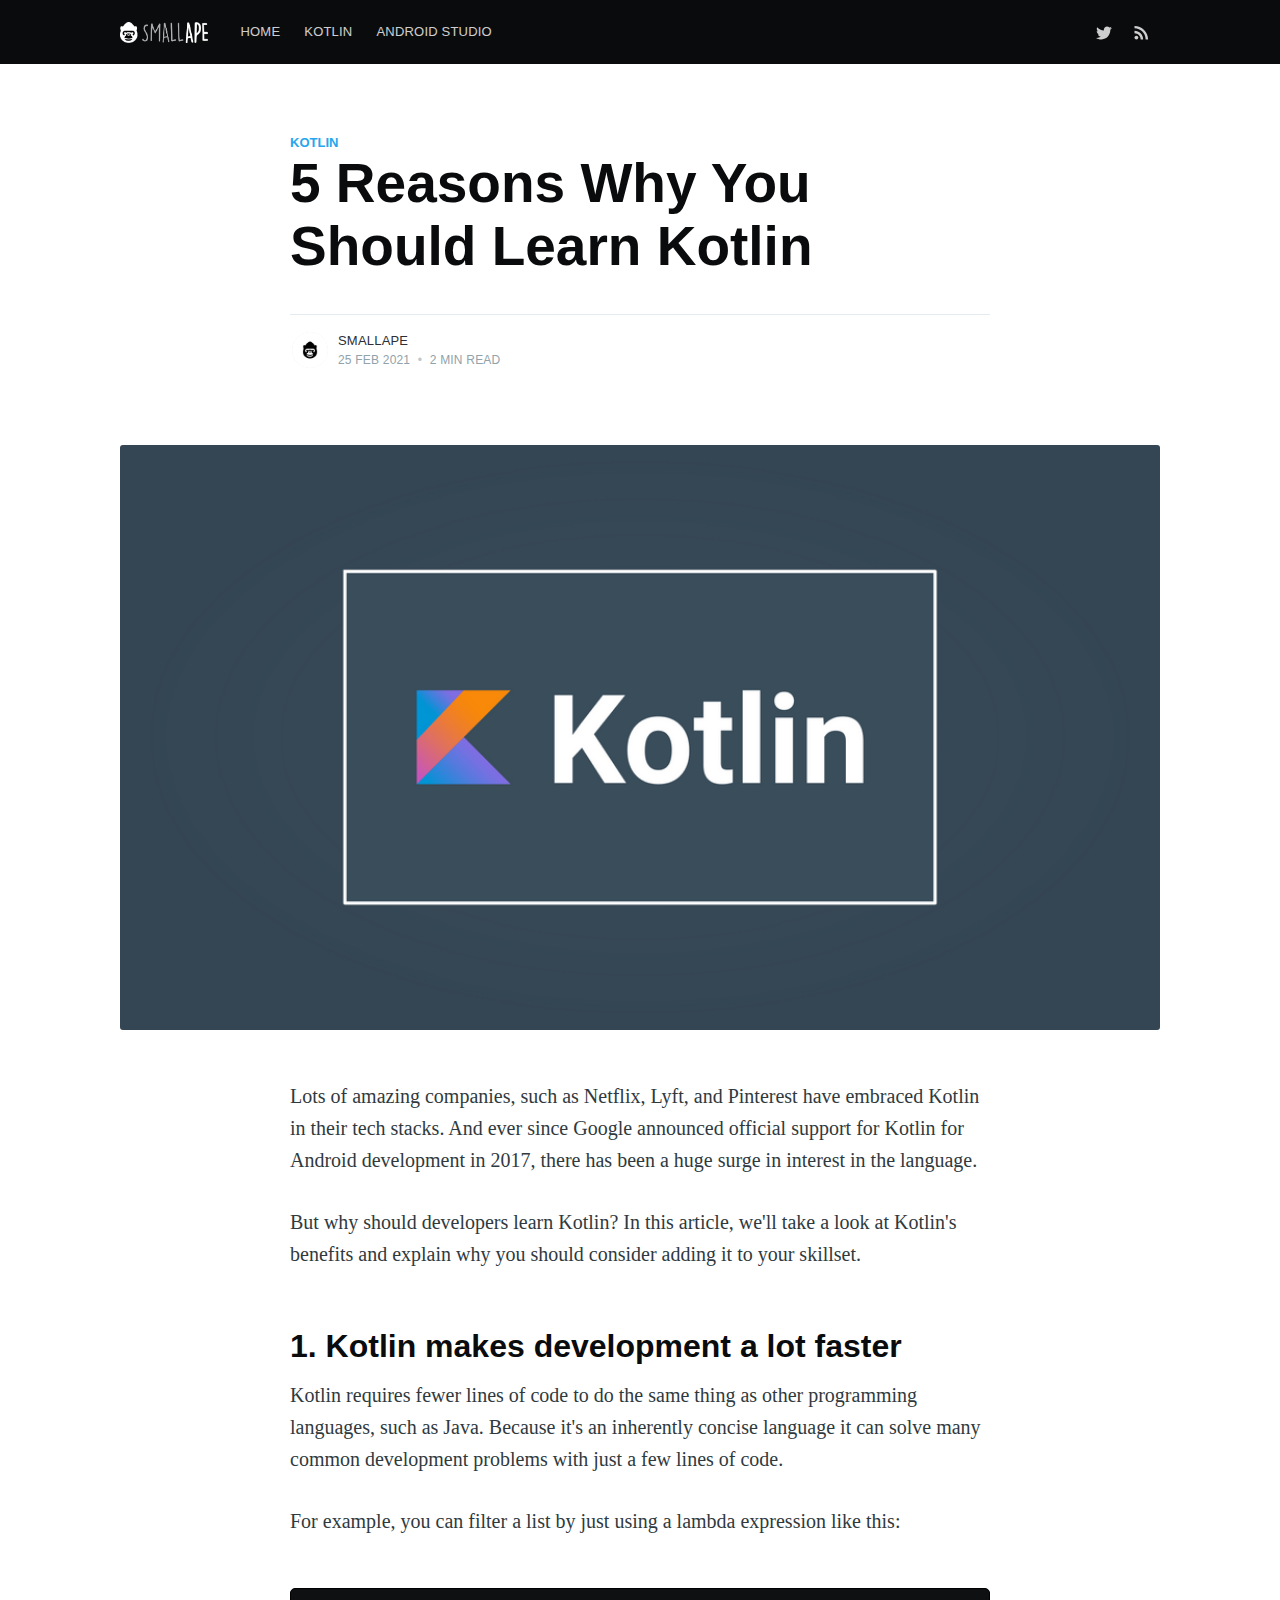
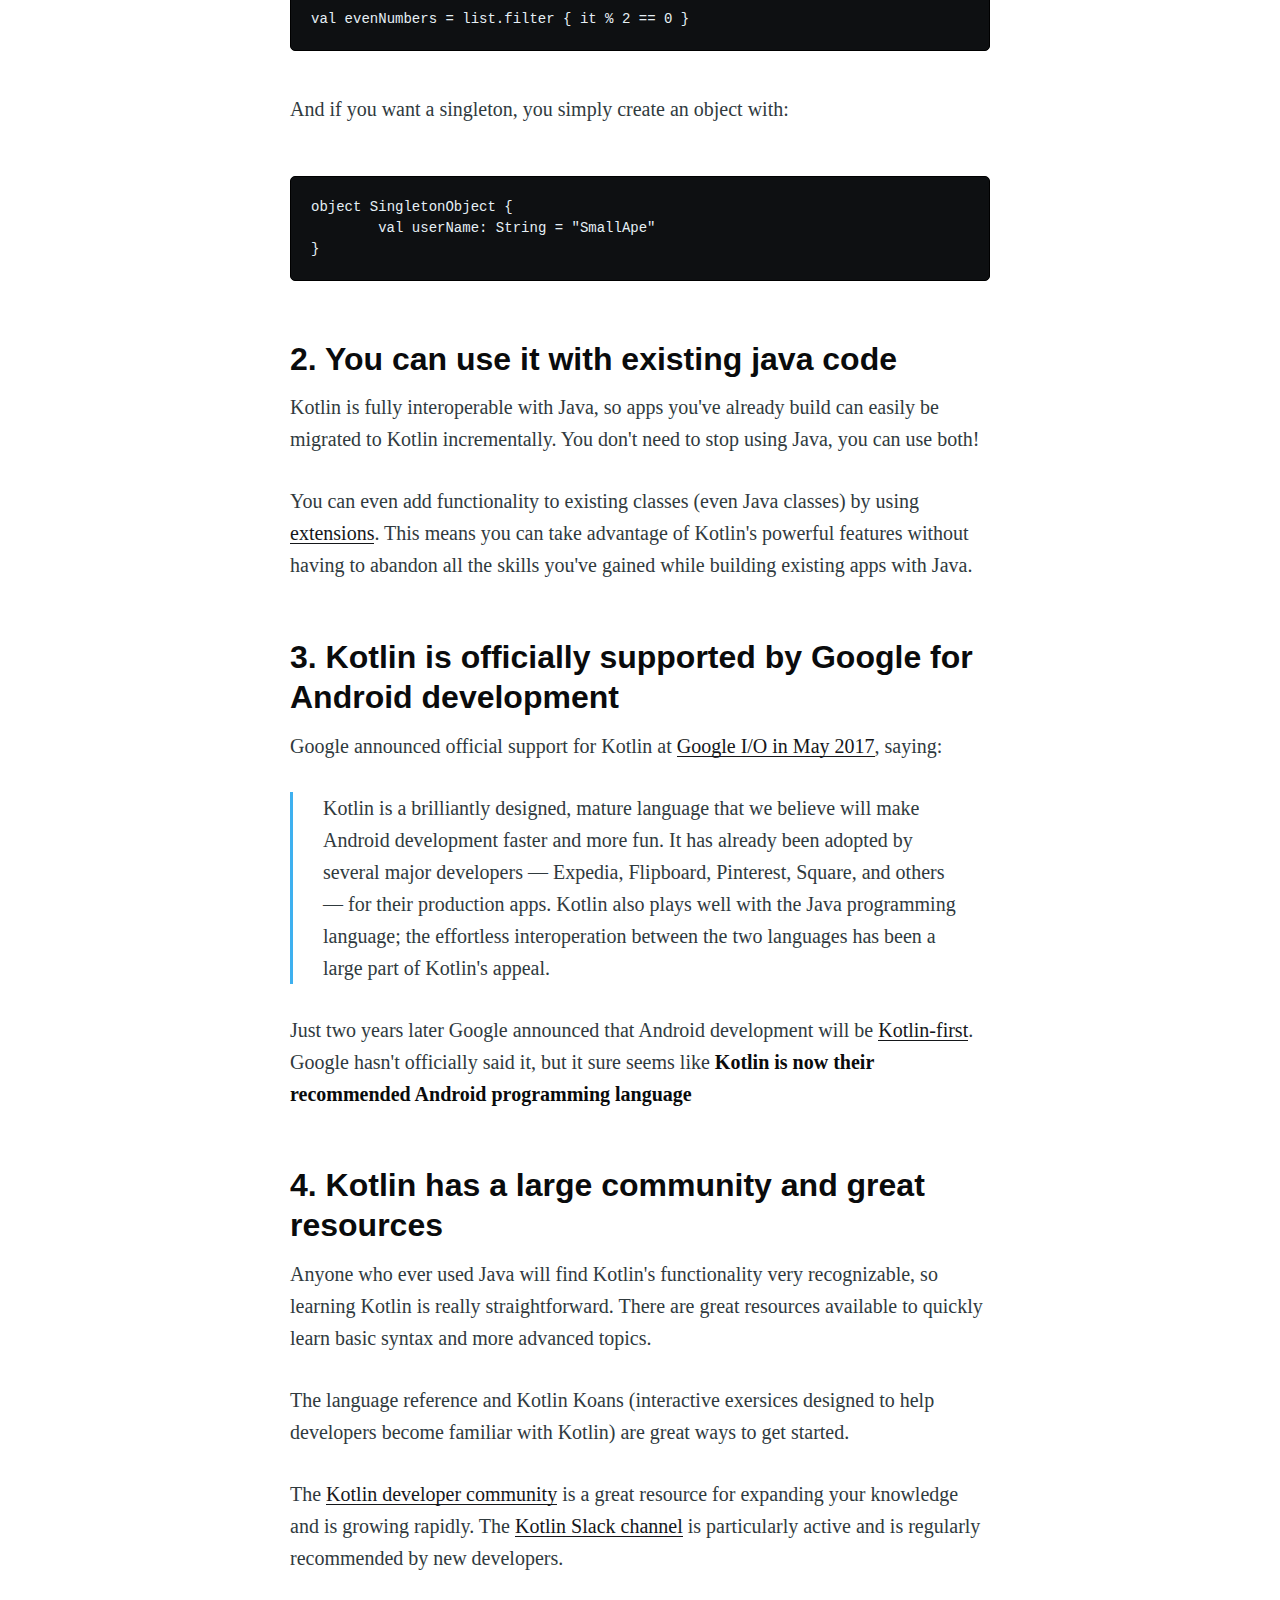
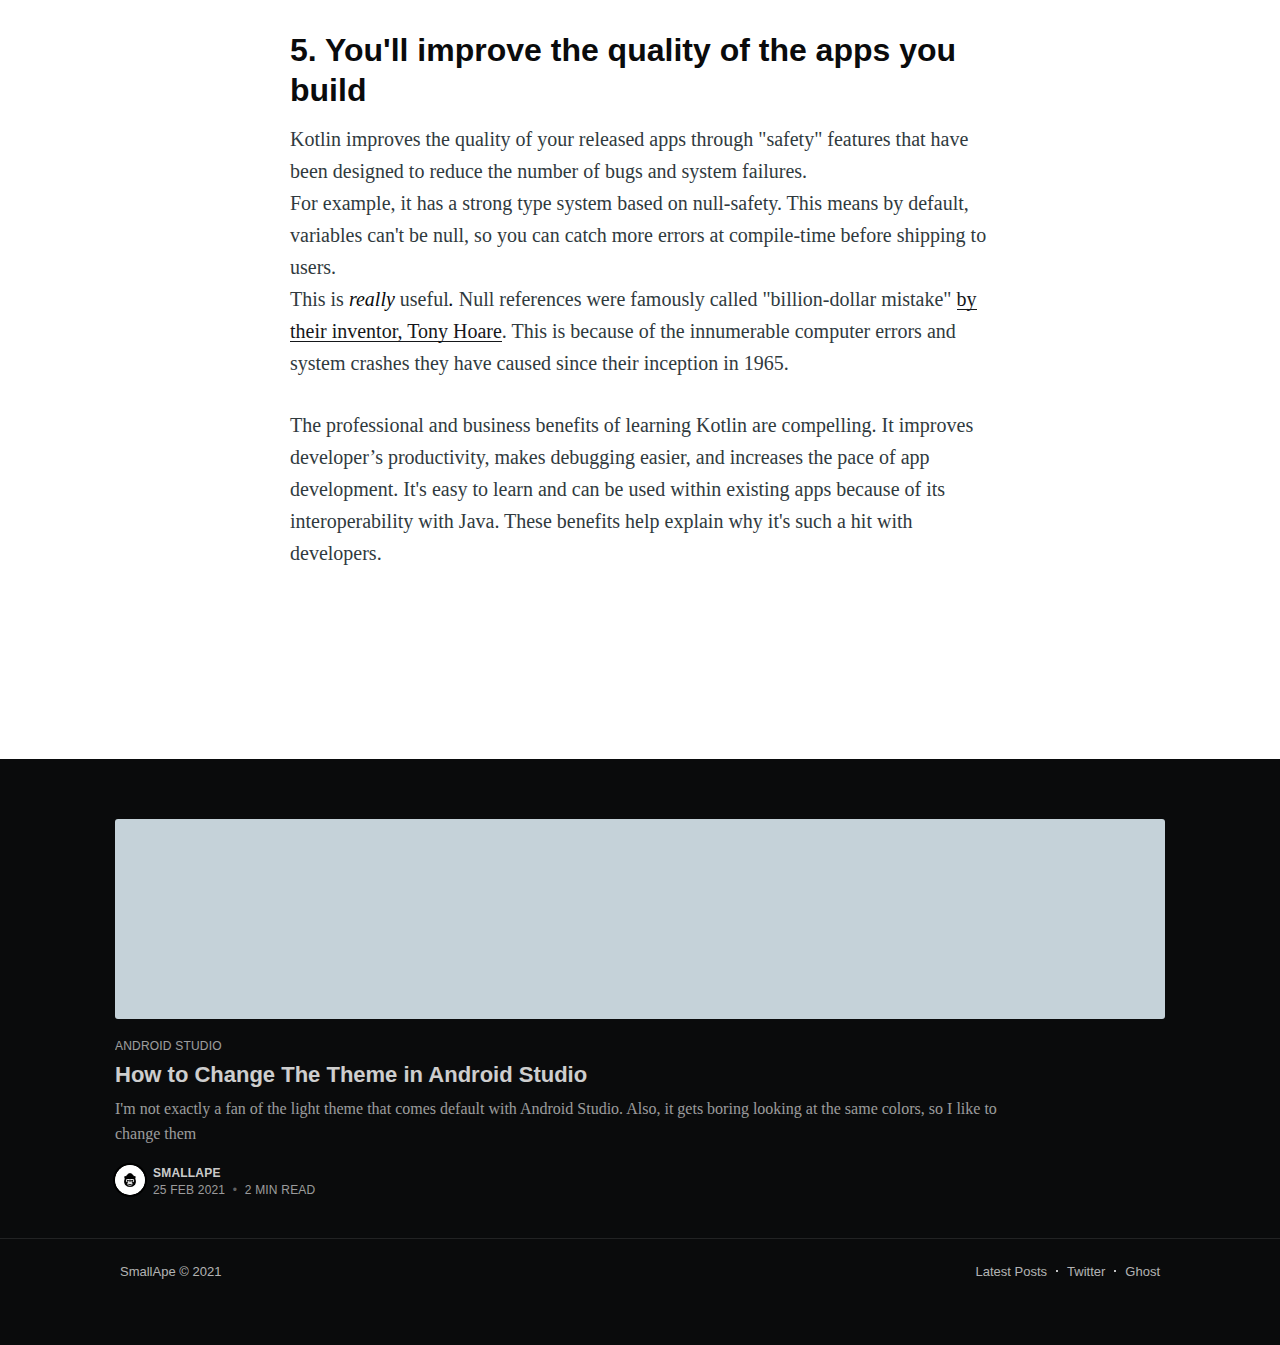
==== commit 9832e00a: "v1.06" ====
--- a/5-reasons-why-you-should-learn-kotlin/index.html
+++ b/5-reasons-why-you-should-learn-kotlin/index.html
@@ -10,37 +10,36 @@
     <meta name="HandheldFriendly" content="True" />
     <meta name="viewport" content="width=device-width, initial-scale=1.0" />
 
-    <link rel="stylesheet" type="text/css" href="../assets/built/screen.css@v=32df5c8463.css" />
-
-    <meta name="description" content="Lots of amazing companies, such as Netflix, Lyft, and Pinterest have embraced Kotlin in their tech stacks. And ever since Google announced..." />
+    <link rel="stylesheet" type="text/css" href="../assets/built/screen.css" />
+
+    <meta name="description" content="Lots of amazing companies, such as Netflix, Lyft, and Pinterest have embraced Kotlin in their tech stacks...." />
     <link rel="icon" href="../favicon.png" type="image/png" />
-    <link rel="canonical" href="https://smallape.com/5-reasons-why-you-should-learn-kotlin" />
+    <link rel="canonical" href="index.html" />
     <meta name="referrer" content="no-referrer-when-downgrade" />
     <link rel="amphtml" href="amp/index.html" />
 
     <meta property="og:site_name" content="SmallApe" />
     <meta property="og:type" content="article" />
     <meta property="og:title" content="5 Reasons Why You Should Learn Kotlin" />
-    <meta property="og:description" content="Lots of amazing companies, such as Netflix, Lyft, and Pinterest have embraced Kotlin in their tech stacks. And ever since Google announced..." />
-    <meta property="og:url" content="https://smallape.com/5-reasons-why-you-should-learn-kotlin" />
+    <meta property="og:description" content="Lots of amazing companies, such as Netflix, Lyft, and Pinterest have embraced Kotlin in their tech stacks...." />
+    <meta property="og:url" content="https://smallape.com/5-reasons-why-you-should-learn-kotlin/" />
     <meta property="og:image" content="https://smallape.com/content/images/2021/02/5-reasons-why-you-should-learn-kotlin.png" />
-    <meta property="article:published_time" content="2021-02-23T18:30:00.000Z" />
-    <meta property="article:modified_time" content="2021-02-23T19:40:25.000Z" />
-    <meta property="article:tag" content="Getting Started" />
+    <meta property="article:published_time" content="2021-02-25T18:58:14.000Z" />
+    <meta property="article:modified_time" content="2021-02-25T18:58:14.000Z" />
     <meta property="article:tag" content="Kotlin" />
 
     <meta name="twitter:card" content="summary_large_image" />
     <meta name="twitter:title" content="5 Reasons Why You Should Learn Kotlin" />
-    <meta name="twitter:description" content="Lots of amazing companies, such as Netflix, Lyft, and Pinterest have embraced Kotlin in their tech stacks. And ever since Google announced..." />
-    <meta name="twitter:url" content="https://smallape.com/5-reasons-why-you-should-learn-kotlin" />
+    <meta name="twitter:description" content="Lots of amazing companies, such as Netflix, Lyft, and Pinterest have embraced Kotlin in their tech stacks...." />
+    <meta name="twitter:url" content="https://smallape.com/5-reasons-why-you-should-learn-kotlin/" />
     <meta name="twitter:image" content="https://smallape.com/content/images/2021/02/5-reasons-why-you-should-learn-kotlin.png" />
     <meta name="twitter:label1" content="Written by" />
     <meta name="twitter:data1" content="SmallApe" />
     <meta name="twitter:label2" content="Filed under" />
-    <meta name="twitter:data2" content="Getting Started, Kotlin" />
-    <meta name="twitter:site" content="@SmallApe2" />
-    <meta property="og:image:width" content="1920" />
-    <meta property="og:image:height" content="1080" />
+    <meta name="twitter:data2" content="Kotlin" />
+    <meta name="twitter:site" content="@smallape2" />
+    <meta property="og:image:width" content="1000" />
+    <meta property="og:image:height" content="563" />
 
     <script type="application/ld+json">
         {
@@ -60,24 +59,24 @@
                 "name": "SmallApe",
                 "image": {
                     "@type": "ImageObject",
-                    "url": "https://smallape.com/content/images/2021/02/pub-icon-3.png",
-                    "width": 128,
-                    "height": 128
+                    "url": "https://smallape.com/content/images/2021/02/rect3904.png",
+                    "width": 600,
+                    "height": 600
                 },
                 "url": "https://smallape.com/author/smallape/",
                 "sameAs": []
             },
             "headline": "5 Reasons Why You Should Learn Kotlin",
             "url": "https://smallape.com/5-reasons-why-you-should-learn-kotlin/",
-            "datePublished": "2021-02-23T18:30:00.000Z",
-            "dateModified": "2021-02-23T19:40:25.000Z",
+            "datePublished": "2021-02-25T18:58:14.000Z",
+            "dateModified": "2021-02-25T18:58:14.000Z",
             "image": {
                 "@type": "ImageObject",
                 "url": "https://smallape.com/content/images/2021/02/5-reasons-why-you-should-learn-kotlin.png",
-                "width": 1920,
-                "height": 1080
+                "width": 1000,
+                "height": 563
             },
-            "keywords": "Getting Started, Kotlin",
+            "keywords": "Kotlin",
             "description": "Lots of amazing companies, such as Netflix, Lyft, and Pinterest have embraced\nKotlin in their tech stacks. And ever since Google announced official support\nfor Kotlin for Android development in 2017, there has been a huge surge in\ninterest in the language.\n\nBut why should developers learn Kotlin? In this article, we&#x27;ll take a look at\nKotlin&#x27;s benefits and explain why you should consider adding it to your\nskillset.\n\n1. Kotlin makes development a lot faster\nKotlin requires fewer lines of code to d",
             "mainEntityOfPage": {
                 "@type": "WebPage",
@@ -88,7 +87,7 @@
 
     <meta name="generator" content="Ghost 3.41" />
     <link rel="alternate" type="application/rss+xml" title="SmallApe" href="../rss/index.html" />
-    <link rel="stylesheet" href="../assets/css/prism.css" />
+    <link rel="stylesheet" href="https://smallape.com/assets/css/prism.css" />
     <!-- Global site tag (gtag.js) - Google Analytics -->
     <script async src="https://www.googletagmanager.com/gtag/js?id=G-519RX9JG3B"></script>
     <script>
@@ -101,10 +100,11 @@
 
         gtag('config', 'G-519RX9JG3B');
     </script>
+    <script data-ad-client="ca-pub-2016059626610271" async src="https://pagead2.googlesyndication.com/pagead/js/adsbygoogle.js"></script>
 
 </head>
 
-<body class="post-template tag-getting-started tag-kotlin">
+<body class="post-template tag-kotlin">
 
     <div class="site-wrapper">
 
@@ -121,6 +121,7 @@
                                     <ul class="nav">
                                         <li class="nav-home"><a href="../index.html">Home</a></li>
                                         <li class="nav-kotlin"><a href="../tag/kotlin/index.html">Kotlin</a></li>
+                                        <li class="nav-android-studio"><a href="../tag/android-studio/index.html">Android Studio</a></li>
                                     </ul>
 
                                     <span class="nav-post-title ">5 Reasons Why You Should Learn Kotlin</span>
@@ -129,7 +130,7 @@
                         </div>
                         <div class="site-nav-right">
                             <div class="social-links">
-                                <a class="social-link social-link-tw" href="https://twitter.com/SmallApe2" title="Twitter" target="_blank" rel="noopener"><svg xmlns="http://www.w3.org/2000/svg" viewBox="0 0 32 32"><path d="M30.063 7.313c-.813 1.125-1.75 2.125-2.875 2.938v.75c0 1.563-.188 3.125-.688 4.625a15.088 15.088 0 0 1-2.063 4.438c-.875 1.438-2 2.688-3.25 3.813a15.015 15.015 0 0 1-4.625 2.563c-1.813.688-3.75 1-5.75 1-3.25 0-6.188-.875-8.875-2.625.438.063.875.125 1.375.125 2.688 0 5.063-.875 7.188-2.5-1.25 0-2.375-.375-3.375-1.125s-1.688-1.688-2.063-2.875c.438.063.813.125 1.125.125.5 0 1-.063 1.5-.25-1.313-.25-2.438-.938-3.313-1.938a5.673 5.673 0 0 1-1.313-3.688v-.063c.813.438 1.688.688 2.625.688a5.228 5.228 0 0 1-1.875-2c-.5-.875-.688-1.813-.688-2.75 0-1.063.25-2.063.75-2.938 1.438 1.75 3.188 3.188 5.25 4.25s4.313 1.688 6.688 1.813a5.579 5.579 0 0 1 1.5-5.438c1.125-1.125 2.5-1.688 4.125-1.688s3.063.625 4.188 1.813a11.48 11.48 0 0 0 3.688-1.375c-.438 1.375-1.313 2.438-2.563 3.188 1.125-.125 2.188-.438 3.313-.875z"/></svg>
+                                <a class="social-link social-link-tw" href="https://twitter.com/smallape2" title="Twitter" target="_blank" rel="noopener"><svg xmlns="http://www.w3.org/2000/svg" viewBox="0 0 32 32"><path d="M30.063 7.313c-.813 1.125-1.75 2.125-2.875 2.938v.75c0 1.563-.188 3.125-.688 4.625a15.088 15.088 0 0 1-2.063 4.438c-.875 1.438-2 2.688-3.25 3.813a15.015 15.015 0 0 1-4.625 2.563c-1.813.688-3.75 1-5.75 1-3.25 0-6.188-.875-8.875-2.625.438.063.875.125 1.375.125 2.688 0 5.063-.875 7.188-2.5-1.25 0-2.375-.375-3.375-1.125s-1.688-1.688-2.063-2.875c.438.063.813.125 1.125.125.5 0 1-.063 1.5-.25-1.313-.25-2.438-.938-3.313-1.938a5.673 5.673 0 0 1-1.313-3.688v-.063c.813.438 1.688.688 2.625.688a5.228 5.228 0 0 1-1.875-2c-.5-.875-.688-1.813-.688-2.75 0-1.063.25-2.063.75-2.938 1.438 1.75 3.188 3.188 5.25 4.25s4.313 1.688 6.688 1.813a5.579 5.579 0 0 1 1.5-5.438c1.125-1.125 2.5-1.688 4.125-1.688s3.063.625 4.188 1.813a11.48 11.48 0 0 0 3.688-1.375c-.438 1.375-1.313 2.438-2.563 3.188 1.125-.125 2.188-.438 3.313-.875z"/></svg>
 </a>
                             </div>
                             <a class="rss-button" href="https://feedly.com/i/subscription/feed/https://smallape.com/rss/" title="RSS" target="_blank" rel="noopener"><svg xmlns="http://www.w3.org/2000/svg" viewBox="0 0 24 24"><circle cx="6.18" cy="17.82" r="2.18"/><path d="M4 4.44v2.83c7.03 0 12.73 5.7 12.73 12.73h2.83c0-8.59-6.97-15.56-15.56-15.56zm0 5.66v2.83c3.9 0 7.07 3.17 7.07 7.07h2.83c0-5.47-4.43-9.9-9.9-9.9z"/></svg>
@@ -145,12 +146,12 @@
         <main id="site-main" class="site-main outer">
             <div class="inner">
 
-                <article class="post-full post tag-getting-started tag-kotlin ">
+                <article class="post-full post tag-kotlin ">
 
                     <header class="post-full-header">
 
                         <section class="post-full-tags">
-                            <a href="../tag/getting-started/index.html">Getting Started</a>
+                            <a href="../tag/kotlin/index.html">Kotlin</a>
                         </section>
 
                         <h1 class="post-full-title">5 Reasons Why You Should Learn Kotlin</h1>
@@ -164,7 +165,7 @@
                                     <li class="author-list-item">
 
                                         <div class="author-card">
-                                            <img class="author-profile-image" src="../content/images/size/w100/2021/02/pub-icon-3.png" alt="SmallApe" />
+                                            <img class="author-profile-image" src="../content/images/size/w100/2021/02/rect3904.png" alt="SmallApe" />
                                             <div class="author-info">
                                                 <h2>SmallApe</h2>
                                                 <p>Read <a href="../author/smallape/index.html">more posts</a> by this author.</p>
@@ -172,7 +173,7 @@
                                         </div>
 
                                         <a href="../author/smallape/index.html" class="author-avatar">
-                                            <img class="author-profile-image" src="../content/images/size/w100/2021/02/pub-icon-3.png" alt="SmallApe" />
+                                            <img class="author-profile-image" src="../content/images/size/w100/2021/02/rect3904.png" alt="SmallApe" />
                                         </a>
 
                                     </li>
@@ -181,7 +182,7 @@
                                 <section class="post-full-byline-meta">
                                     <h4 class="author-name"><a href="../author/smallape/index.html">SmallApe</a></h4>
                                     <div class="byline-meta-content">
-                                        <time class="byline-meta-date" datetime="2021-02-23">23 Feb 2021</time>
+                                        <time class="byline-meta-date" datetime="2021-02-25">25 Feb 2021</time>
                                         <span class="byline-reading-time"><span class="bull">&bull;</span> 2 min read</span>
                                     </div>
                                 </section>
@@ -204,35 +205,36 @@
                     <section class="post-full-content">
                         <div class="post-content">
                             <p>Lots of amazing companies, such as Netflix, Lyft, and Pinterest have embraced Kotlin in their tech stacks. And ever since Google announced official support for Kotlin for Android development in 2017, there has been a huge surge
-                                in interest in the language.  </p>
+                                in interest in the language.</p>
                             <p>But why should developers learn Kotlin? In this article, we'll take a look at Kotlin's benefits and explain why you should consider adding it to your skillset.</p>
                             <h2 id="1-kotlin-makes-development-a-lot-faster">1. Kotlin makes development a lot faster</h2>
                             <p>Kotlin requires fewer lines of code to do the same thing as other programming languages, such as Java. Because it's an inherently concise language it can solve many common development problems with just a few lines of code.</p>
                             <p>For example, you can filter a list by just using a lambda expression like this:</p><pre><code class="language-kotlin">val evenNumbers = list.filter { it % 2 == 0 }</code></pre>
-                            <p>And if you want a singleton, you simply create an object with: </p><pre><code class="language-kotlin">object SingletonObject {
+                            <p>And if you want a singleton, you simply create an object with:</p><pre><code class="language-kotlin">object SingletonObject {
 	val userName: String = "SmallApe"
 }</code></pre>
                             <h2 id="2-you-can-use-it-with-existing-java-code">2. You can use it with existing java code</h2>
-                            <p>Kotlin is fully interoperable with Java, so apps you've already build can easily be migrated to Kotlin incrementally. You don't need to stop using Java, you can use both!  </p>
+                            <p>Kotlin is fully interoperable with Java, so apps you've already build can easily be migrated to Kotlin incrementally. You don't need to stop using Java, you can use both!</p>
                             <p>You can even add functionality to existing classes (even Java classes) by using <a href="https://kotlinlang.org/docs/extensions.html">extensions</a>. This means you can take advantage of Kotlin's powerful features without having
                                 to abandon all the skills you've gained while building existing apps with Java.</p>
                             <h2 id="3-kotlin-is-officially-supported-by-google-for-android-development">3. Kotlin is officially supported by Google for Android development</h2>
                             <p>Google announced official support for Kotlin at <a href="https://android-developers.googleblog.com/2017/05/android-announces-support-for-kotlin.html">Google I/O in May 2017</a>, saying:</p>
                             <blockquote>Kotlin is a brilliantly designed, mature language that we believe will make Android development faster and more fun. It has already been adopted by several major developers — Expedia, Flipboard, Pinterest, Square, and others
                                 — for their production apps. Kotlin also plays well with the Java programming language; the effortless interoperation between the two languages has been a large part of Kotlin's appeal.</blockquote>
-                            <p>Just two years later Google announced that Android development will be <a href="https://developer.android.com/kotlin/first">Kotlin-first</a>. Google hasn't officially said it, but it sure seems like <strong>Kotlin is now their recommended Android programming language</strong></p>
+                            <p>Just two years later Google announced that Android development will be <a href="https://developer.android.com/kotlin/first">Kotlin-first</a>. Google hasn't officially said it, but it sure seems like <strong><strong>Kotlin is now their recommended Android programming language</strong></strong>
+                            </p>
                             <h2 id="4-kotlin-has-a-large-community-and-great-resources">4. Kotlin has a large community and great resources</h2>
-                            <p>Anyone who ever used Java will find Kotlin's functionality very recognizable, so learning Kotlin is really straightforward. There are great resources available to quickly learn basic syntax and more advanced topics. </p>
+                            <p>Anyone who ever used Java will find Kotlin's functionality very recognizable, so learning Kotlin is really straightforward. There are great resources available to quickly learn basic syntax and more advanced topics.</p>
                             <p>The language reference and Kotlin Koans (interactive exersices designed to help developers become familiar with Kotlin) are great ways to get started.</p>
                             <p>The <a href="https://kotlinlang.org/community/">Kotlin developer community</a> is a great resource for expanding your knowledge and is growing rapidly. The <a href="https://surveys.jetbrains.com/s3/kotlin-slack-sign-up">Kotlin Slack channel</a>                                is particularly active and is regularly recommended by new developers.</p>
                             <h2 id="5-you-ll-improve-the-quality-of-the-apps-you-build">5. You'll improve the quality of the apps you build</h2>
-                            <p>Kotlin improves the quality of your released apps through "safety" features that have been designed to reduce the number of bugs and system failures. <br>For example, it has a strong type system based on null-safety. This means
-                                by default, variables can't be null, so you can catch more errors at compile-time before shipping to users. <br>This is <em>really </em>useful<em>. </em>Null references were famously called "billion-dollar mistake"
-                                <a href="https://www.infoq.com/presentations/Null-References-The-Billion-Dollar-Mistake-Tony-Hoare/">by their inventor, Tony Hoare</a>. This is because of the innumerable computer errors and system crashes they have caused
-                                since their inception in 1965.</p>
-                            <p></p>
+                            <p>Kotlin improves the quality of your released apps through "safety" features that have been designed to reduce the number of bugs and system failures.<br>For example, it has a strong type system based on null-safety. This means
+                                by default, variables can't be null, so you can catch more errors at compile-time before shipping to users.<br>This is <em><em>really </em></em>useful<em><em>. </em></em>Null references were famously called "billion-dollar
+                                mistake" <a href="https://www.infoq.com/presentations/Null-References-The-Billion-Dollar-Mistake-Tony-Hoare/">by their inventor, Tony Hoare</a>. This is because of the innumerable computer errors and system crashes they
+                                have caused since their inception in 1965.</p>
                             <p>The professional and business benefits of learning Kotlin are compelling. It improves developer’s productivity, makes debugging easier, and increases the pace of app development. It's easy to learn and can be used within existing
                                 apps because of its interoperability with Java. These benefits help explain why it's such a hit with developers.</p>
+                            <aside><br></aside>
                         </div>
                     </section>
 
@@ -247,13 +249,13 @@
             <div class="inner">
                 <div class="read-next-feed">
 
-                    <article class="post-card post tag-tools ">
+                    <article class="post-card post tag-android-studio ">
 
                         <a class="post-card-image-link" href="../how-to-change-the-theme-in-android-studio/index.html">
-                            <img class="post-card-image" srcset="../content/images/size/w300/2021/02/g2294-1.png 300w,
-                   ../content/images/size/w600/2021/02/g2294-1.png 600w,
-                  ../content/images/size/w1000/2021/02/g2294-1.png 1000w,
-                 ../content/images/size/w2000/2021/02/g2294-1.png 2000w" sizes="(max-width: 1000px) 400px, 700px" loading="lazy" src="../content/images/size/w600/2021/02/g2294-1.png" alt="How to Change The Theme in Android Studio" />
+                            <img class="post-card-image" srcset="../content/images/size/w300/2021/02/g2294.png 300w,
+                   ../content/images/size/w600/2021/02/g2294.png 600w,
+                  ../content/images/size/w1000/2021/02/g2294.png 1000w,
+                 ../content/images/size/w2000/2021/02/g2294.png 2000w" sizes="(max-width: 1000px) 400px, 700px" loading="lazy" src="../content/images/size/w600/2021/02/g2294.png" alt="How to Change The Theme in Android Studio" />
                         </a>
 
                         <div class="post-card-content">
@@ -261,7 +263,7 @@
                             <a class="post-card-content-link" href="../how-to-change-the-theme-in-android-studio/index.html">
 
                                 <header class="post-card-header">
-                                    <div class="post-card-primary-tag">Tools</div>
+                                    <div class="post-card-primary-tag">Android Studio</div>
                                     <h2 class="post-card-title">How to Change The Theme in Android Studio</h2>
                                 </header>
 
@@ -280,13 +282,13 @@
                                         </div>
 
                                         <a href="../author/smallape/index.html" class="static-avatar">
-                                            <img class="author-profile-image" src="../content/images/size/w100/2021/02/pub-icon-3.png" alt="SmallApe" />
+                                            <img class="author-profile-image" src="../content/images/size/w100/2021/02/rect3904.png" alt="SmallApe" />
                                         </a>
                                     </li>
                                 </ul>
                                 <div class="post-card-byline-content">
                                     <span><a href="../author/smallape/index.html">SmallApe</a></span>
-                                    <span class="post-card-byline-date"><time datetime="2021-02-24">24 Feb 2021</time> <span class="bull">&bull;</span> 2 min read</span>
+                                    <span class="post-card-byline-date"><time datetime="2021-02-25">25 Feb 2021</time> <span class="bull">&bull;</span> 2 min read</span>
                                 </div>
                             </footer>
 
@@ -306,9 +308,9 @@
                 <section class="copyright"><a href="../index.html">SmallApe</a> &copy; 2021</section>
                 <nav class="site-footer-nav">
                     <a href="../index.html">Latest Posts</a>
-                    <!---->
-                    <!--<a href="https://twitter.com/SmallApe2" target="_blank" rel="noopener">Twitter</a>-->
-                    <!--<a href="https://ghost.org" target="_blank" rel="noopener">Ghost</a>-->
+
+                    <a href="https://twitter.com/smallape2" target="_blank" rel="noopener">Twitter</a>
+                    <a href="https://ghost.org" target="_blank" rel="noopener">Ghost</a>
                 </nav>
             </div>
         </footer>
@@ -318,7 +320,7 @@
 
     <script src="https://code.jquery.com/jquery-3.4.1.min.js" integrity="sha256-CSXorXvZcTkaix6Yvo6HppcZGetbYMGWSFlBw8HfCJo=" crossorigin="anonymous">
     </script>
-    <script src="../assets/built/casper.js@v=32df5c8463"></script>
+    <script src="../assets/built/casper.js%3Fv=7361fd0e81"></script>
 
     <script>
         // Parse the URL parameter
--- a/assets/built/screen.css
+++ b/assets/built/screen.css
@@ -0,0 +1,2 @@
+:root{--blue:#3eb0ef;--green:#a4d037;--purple:#ad26b4;--yellow:#fecd35;--red:#f05230;--darkgrey:#15171a;--midgrey:#738a94;--lightgrey:#c5d2d9;--whitegrey:#e5eff5;--pink:#fa3a57;--brown:#a3821a;--darkmode:#1a1c20}a,abbr,acronym,address,applet,article,aside,audio,big,blockquote,body,canvas,caption,cite,code,dd,del,details,dfn,div,dl,dt,em,embed,fieldset,figcaption,figure,footer,form,h1,h2,h3,h4,h5,h6,header,hgroup,html,iframe,img,ins,kbd,label,legend,li,mark,menu,nav,object,ol,output,p,pre,q,ruby,s,samp,section,small,span,strike,strong,sub,summary,sup,table,tbody,td,tfoot,th,thead,time,tr,tt,ul,var,video{margin:0;padding:0;border:0;font:inherit;font-size:100%;vertical-align:baseline}body{line-height:1}ol,ul{list-style:none}blockquote,q{quotes:none}blockquote:after,blockquote:before,q:after,q:before{content:"";content:none}img{max-width:100%}html{box-sizing:border-box;font-family:sans-serif;-ms-text-size-adjust:100%;-webkit-text-size-adjust:100%}*,:after,:before{box-sizing:inherit}a{background-color:transparent}a:active,a:hover{outline:0}b,strong{font-weight:700}dfn,em,i{font-style:italic}h1{margin:.67em 0;font-size:2em}small{font-size:80%}sub,sup{position:relative;font-size:75%;line-height:0;vertical-align:baseline}sup{top:-.5em}sub{bottom:-.25em}img{border:0}svg:not(:root){overflow:hidden}mark{background-color:#fdffb6}code,kbd,pre,samp{font-family:monospace,monospace;font-size:1em}button,input,optgroup,select,textarea{margin:0;color:inherit;font:inherit}button{overflow:visible;border:none}button,select{text-transform:none}button,html input[type=button],input[type=reset],input[type=submit]{cursor:pointer;-webkit-appearance:button}button[disabled],html input[disabled]{cursor:default}button::-moz-focus-inner,input::-moz-focus-inner{padding:0;border:0}input{line-height:normal}input:focus{outline:none}input[type=checkbox],input[type=radio]{box-sizing:border-box;padding:0}input[type=number]::-webkit-inner-spin-button,input[type=number]::-webkit-outer-spin-button{height:auto}input[type=search]{box-sizing:content-box;-webkit-appearance:textfield}input[type=search]::-webkit-search-cancel-button,input[type=search]::-webkit-search-decoration{-webkit-appearance:none}legend{padding:0;border:0}textarea{overflow:auto}table{border-spacing:0;border-collapse:collapse}td,th{padding:0}html{overflow-y:scroll;font-size:62.5%;-webkit-tap-highlight-color:rgba(0,0,0,0)}body,html{overflow-x:hidden}body{color:#303a3e;font-family:-apple-system,BlinkMacSystemFont,Segoe UI,Roboto,Oxygen,Ubuntu,Cantarell,Open Sans,Helvetica Neue,sans-serif;font-size:1.6rem;line-height:1.6em;font-weight:400;font-style:normal;letter-spacing:0;text-rendering:optimizeLegibility;-webkit-font-smoothing:antialiased;-moz-osx-font-smoothing:grayscale;-moz-font-feature-settings:"liga" on}::-moz-selection{text-shadow:none;background:#cbeafb}::selection{text-shadow:none;background:#cbeafb}hr{position:relative;display:block;width:100%;margin:2.5em 0 3.5em;padding:0;height:1px;border:0;border-top:1px solid #e4eaed}audio,canvas,iframe,img,svg,video{vertical-align:middle}fieldset{margin:0;padding:0;border:0}textarea{resize:vertical}blockquote,dl,ol,p,ul{margin:0 0 1.5em}ol,ul{padding-left:1.3em;padding-right:1.5em}ol ol,ol ul,ul ol,ul ul{margin:.5em 0 1em}ul{list-style:disc}ol{list-style:decimal}ol,ul{max-width:100%}li{margin:.5em 0;padding-left:.3em;line-height:1.6em}dt{float:left;margin:0 20px 0 0;width:120px;color:var(--darkgrey);font-weight:500;text-align:right}dd{margin:0 0 5px;text-align:left}blockquote{margin:1.5em 0;padding:0 1.6em;border-left:.5em solid var(--whitegrey)}blockquote p{margin:.8em 0;font-size:1.2em;font-weight:300}blockquote small{display:inline-block;margin:.8em 0 .8em 1.5em;font-size:.9em;opacity:.8}blockquote small:before{content:"\2014 \00A0"}blockquote cite{font-weight:700}blockquote cite a{font-weight:400}a{color:#26a6ed;text-decoration:none}a:hover{text-decoration:underline}h1,h2,h3,h4,h5,h6{margin-top:0;line-height:1.15;font-weight:600;text-rendering:optimizeLegibility}h1{margin:0 0 .5em;font-size:5.5rem;font-weight:600}@media (max-width:500px){h1{font-size:2.2rem}}h2{margin:1.5em 0 .5em;font-size:2.2rem}@media (max-width:500px){h2{font-size:1.8rem}}h3{margin:1.5em 0 .5em;font-size:1.8rem;font-weight:500}@media (max-width:500px){h3{font-size:1.7rem}}h4{margin:1.5em 0 .5em;font-size:1.6rem;font-weight:500}h5,h6{margin:1.5em 0 .5em;font-size:1.4rem;font-weight:500}body{background:#fff}.img{display:block;width:100%;height:100%;background-position:50%;background-size:cover;border-radius:100%}.hidden{visibility:hidden;position:absolute;text-indent:-9999px}.site-wrapper{display:flex;flex-direction:column;min-height:100vh}.site-main{z-index:100;flex-grow:1}.outer{position:relative;padding:0 5vw}.inner{margin:0 auto;max-width:1040px;width:100%}@media (min-width:900px){.author-template .post-feed,.home-template .post-feed,.tag-template .post-feed{padding:40px 0 5vw;border-top-left-radius:3px;border-top-right-radius:3px}.home-template .site-nav{position:relative}}.site-header-background{position:relative;margin-top:64px;padding-bottom:12px;color:#fff;background:#0a0b0c no-repeat 50%;background-size:cover}.site-header-background:before{bottom:0;background:rgba(0,0,0,.18)}.site-header-background:after,.site-header-background:before{content:"";position:absolute;top:0;right:0;left:0;z-index:10;display:block}.site-header-background:after{bottom:auto;height:140px;background:linear-gradient(rgba(0,0,0,.15),transparent)}.site-header-background.no-image:after,.site-header-background.no-image:before{display:none}.site-header-content{z-index:100;display:flex;flex-direction:column;justify-content:center;align-items:center;padding:6vw 3vw;min-height:200px;max-height:340px}.site-title{z-index:10;margin:0 0 0 -2px;padding:0;font-size:5rem;line-height:1em;font-weight:600}.site-logo{max-height:55px}.site-description{z-index:10;margin:0;padding:5px 0;font-size:2.1rem;line-height:1.4em;font-weight:400;opacity:.8}.site-home-header{z-index:1000}.site-home-header .site-header-background{margin-top:0}.site-home-header .site-header-content{padding:5vw 3vw 6vw}.site-home-header .site-title{font-size:5.5rem;text-align:center}.site-home-header .site-description{font-size:2.2rem;font-weight:300;text-align:center}.site-archive-header .site-header-content{position:relative;align-items:stretch;padding:12vw 0 20px;min-height:200px;max-height:600px}.site-archive-header .no-image{padding-top:0;padding-bottom:0;color:var(--darkgrey);background:#fff;opacity:1}.site-archive-header .no-image .site-description{color:var(--midgrey);opacity:1}.site-archive-header .no-image .site-header-content{padding:5vw 0 10px;border-bottom:1px solid #eaeff1}@media (max-width:900px){.site-header-content{padding-bottom:9vw}}@media (max-width:500px){.site-home-header .site-title{font-size:4.2rem}.site-home-header .site-description{font-size:1.8rem}.site-archive-header .site-header-content{flex-direction:column;align-items:center;min-height:unset}.site-archive-header .site-title{font-size:4.2rem;text-align:center}.site-archive-header .no-image .site-header-content{padding:12vw 0 20px}}.site-nav-main{position:fixed;top:0;right:0;left:0;z-index:1000;background:#0a0b0c}.site-nav{position:relative;z-index:100;display:flex;justify-content:space-between;align-items:flex-start;overflow:hidden;height:64px;font-size:1.3rem}.site-nav-left-wrapper{position:relative;flex:1 0 auto;display:flex}.site-header-background:not(.responsive-header-img) .site-nav-left-wrapper:after,.site-nav-main .site-nav-left-wrapper:after{content:"";position:absolute;top:0;z-index:1000;width:40px;height:100%;right:0;background:linear-gradient(90deg,rgba(10,11,12,0) 0,#0a0b0c)}.site-nav-left{flex:1 0 auto;display:flex;align-items:center;overflow-x:auto;overflow-y:hidden;-webkit-overflow-scrolling:touch;margin-right:10px;padding:10px 0 80px;font-weight:500;letter-spacing:.2px;text-transform:uppercase;white-space:nowrap;-ms-overflow-scrolling:touch}.site-nav-left .nav li:last-of-type{padding-right:20px}.site-nav-logo{position:relative;z-index:100;flex-shrink:0;display:inline-block;margin-right:32px;padding:12px 0;color:#fff;font-size:1.7rem;line-height:1.8rem;font-weight:700;letter-spacing:-.5px;text-transform:none}.site-nav-logo:hover{text-decoration:none}.site-nav-logo img{display:block;width:auto;height:21px}.site-home-header .site-nav-logo{display:none}.site-nav-content{position:relative;align-self:flex-start}.nav{position:absolute;z-index:1000;display:flex;margin:0 0 0 -12px;padding:0;list-style:none;transition:all 1s cubic-bezier(.19,1,.22,1)}.nav li{display:block;margin:0;padding:0}.nav li a{position:relative;display:block;padding:12px;color:#fff;opacity:.8;transition:opacity .35s ease-in-out}.nav li a:hover{text-decoration:none;opacity:1}.nav li a:before{content:"";position:absolute;right:100%;bottom:8px;left:12px;height:1px;background:#fff;opacity:.25;transition:all .35s ease-in-out}.nav li a:hover:before{right:12px;opacity:.5}.nav-post-title-active .nav{visibility:hidden;opacity:0;transform:translateY(-175%)}.nav-post-title{visibility:hidden;position:absolute;top:9px;color:#fff;font-size:1.7rem;font-weight:400;text-transform:none;opacity:0;transition:all 1s cubic-bezier(.19,1,.22,1);transform:translateY(175%)}.nav-post-title.dash{left:-25px}.nav-post-title.dash:before{content:"– ";opacity:.5}.nav-post-title-active .nav-post-title{visibility:visible;opacity:1;transform:translateY(0)}.site-nav-right{flex:0 1 auto;display:flex;justify-content:flex-end;align-items:center;padding:10px 0;height:64px}.site-nav-right .nav{position:relative;margin:0}.site-nav-right .nav a{white-space:nowrap}.site-nav-right .nav a:before{display:none}.site-nav-right .nav li:last-of-type a{margin-right:-12px}.social-links{flex-shrink:0;display:flex;align-items:center}.social-link{display:inline-block;margin:0;padding:10px;opacity:.8}.social-link:hover{opacity:1}.social-link svg{height:1.8rem;fill:#fff}.social-link-fb svg,.social-link-wb svg{height:1.6rem}.social-link-wb svg path{stroke:#fff}.social-link-rss svg{height:1.9rem}.subscribe-button{display:block;margin:0 0 0 10px;padding:4px 10px;border:1px solid #fff;color:#fff;line-height:1em;border-radius:10px;opacity:.8}.subscribe-button:hover{text-decoration:none;opacity:1}.site-nav-right .nav+.subscribe-button{margin-left:24px}.rss-button{padding:10px 8px;opacity:.8}.rss-button:hover{opacity:1}.rss-button svg{margin-bottom:1px;height:2.1rem;fill:#fff}.home-template .site-nav-main{z-index:100}.home-template .site-nav-main .site-nav{opacity:0;transition:all .5s cubic-bezier(.19,1,.22,1) 0s}.home-template .site-nav-main .fixed-nav-active{opacity:1;transition:all .5s cubic-bezier(.19,1,.22,1) .05s}@media (max-width:700px){.site-home-header .site-nav{margin-left:-5vw}.site-nav-main{padding-right:0;padding-left:0}.site-nav-left{margin-right:0;padding-left:5vw}.site-nav-right{display:none}}.posts{overflow-x:hidden}.post-feed{flex-wrap:wrap;margin:0 -20px;padding:50px 0 0;background:#fff}.post-card,.post-feed{position:relative;display:flex}.post-card{flex:1 1 301px;flex-direction:column;overflow:hidden;margin:0 0 40px;padding:0 20px 40px;min-height:220px;border-bottom:1px solid #eaeff1;background-size:cover}.post-card-image-link{position:relative;display:block;overflow:hidden;border-radius:3px}.post-card-image{width:100%;height:200px;background:var(--lightgrey) no-repeat 50%;-o-object-fit:cover;object-fit:cover}.post-card-content-link{position:relative;display:block;color:var(--darkgrey)}.post-card-content-link:hover{text-decoration:none}.post-card-header{margin:15px 0 0}.post-feed .no-image .post-card-content-link{padding:0}.no-image .post-card-header{margin-top:0}.post-card-primary-tag{margin:0 0 .2em;color:var(--blue);font-size:1.2rem;font-weight:500;letter-spacing:.2px;text-transform:uppercase}.post-card-title{margin:0 0 .4em;line-height:1.15em;transition:color .2s ease-in-out}.no-image .post-card-title{margin-top:0}.post-card-content{flex-grow:1;display:flex;flex-direction:column}.post-card-excerpt{max-width:56em;color:var(--midgrey);font-family:Georgia,serif}.post-card-excerpt p{margin-bottom:1em}.post-card-meta{display:flex;align-items:flex-start;padding:0}.author-profile-image,.avatar-wrapper{display:block;width:100%;height:100%;background:#e4eaed;border-radius:100%;-o-object-fit:cover;object-fit:cover}.post-card-meta .avatar-wrapper,.post-card-meta .profile-image-wrapper{position:relative}.author-list{display:flex;flex-wrap:wrap;margin:0 0 0 4px;padding:0;list-style:none}.author-list-item{position:relative;flex-shrink:0;margin:0;padding:0}.static-avatar{display:block;overflow:hidden;margin:0 0 0 -6px;width:34px;height:34px;border:2px solid #fff;border-radius:100%}.author-name-tooltip{position:absolute;bottom:105%;z-index:999;display:block;padding:2px 8px;color:#fff;font-size:1.2rem;letter-spacing:.2px;white-space:nowrap;background:var(--darkgrey);border-radius:3px;box-shadow:0 12px 26px rgba(39,44,49,.08),1px 3px 8px rgba(39,44,49,.03);opacity:0;transition:all .35s cubic-bezier(.4,.01,.165,.99);transform:translateY(6px);pointer-events:none}.author-list-item:hover .author-name-tooltip{opacity:1;transform:translateY(0)}@media (max-width:700px){.author-name-tooltip{display:none}}.post-card-byline-content{flex:1 1 50%;display:flex;flex-direction:column;margin:2px 0 0 6px;color:#90a2aa;font-size:1.2rem;line-height:1.4em;font-weight:400;letter-spacing:.2px;text-transform:uppercase}.post-card-byline-content span{margin:0}.post-card-byline-content a{color:#434952;font-weight:600}.post-card-byline-date{font-size:1.2rem}.post-card-byline-date .bull{display:inline-block;margin:0 4px;opacity:.6}.single-author-byline{display:flex;flex-direction:column;margin-left:5px;color:#5c7078;font-size:1.3rem;line-height:1.4em;font-weight:500}.single-author{display:flex;align-items:center}.single-author .static-avatar{margin-left:-2px}.single-author-name{display:inline-block}@media (min-width:795px){.post-card-large{flex:1 1 100%;flex-direction:row;padding-bottom:40px;min-height:280px;border-top:0}.post-card-large:hover{border-bottom-color:#e4eaed}.post-card-large:not(.no-image) .post-card-header{margin-top:0}.post-card-large .post-card-image-link{position:relative;flex:1 1 auto;margin-bottom:0;min-height:380px}.post-card-large .post-card-image{position:absolute;width:100%;height:100%}.post-card-large .post-card-content{flex:0 1 361px;justify-content:center}.post-card-large .post-card-title{margin-top:0;font-size:3.2rem}.post-card-large .post-card-content-link,.post-card-large .post-card-meta{padding:0 0 0 40px}.post-card-large .post-card-excerpt p{margin-bottom:1.5em;font-size:1.8rem;line-height:1.5em}}@media (max-width:1170px){.post-card{margin-bottom:5vw}}@media (max-width:650px){.post-feed{padding-top:5vw}.post-card{margin-bottom:5vw}}@media (max-width:500px){.post-card-title{font-size:1.9rem}.post-card-excerpt{font-size:1.6rem}}.page-template .site-main,.post-template .site-main{margin-top:64px;padding-bottom:4vw;background:#fff}.post-full-header{position:relative;margin:0 auto;padding:70px 170px 50px;border-top-left-radius:3px;border-top-right-radius:3px}.post-full-tags{display:flex;justify-content:flex-start;align-items:center;color:var(--midgrey);font-size:1.3rem;line-height:1.4em;font-weight:600;text-transform:uppercase}.post-full-meta-date{color:var(--midgrey);font-size:1.2rem;font-weight:400}@media (max-width:1170px){.post-full-header{padding:60px 11vw 50px}}@media (max-width:800px){.post-full-header{padding-right:5vw;padding-left:5vw}}@media (max-width:500px){.post-full-header{padding:20px 0 35px}}.post-full-title{margin:0 0 .2em;color:#0a0b0c}.post-full-custom-excerpt{margin:20px 0 0;color:var(--midgrey);font-family:Georgia,serif;font-size:2.3rem;line-height:1.4em;font-weight:300}.date-divider{display:inline-block;margin:0 6px 1px;font-weight:300}.post-full-image{display:flex;flex-direction:column;align-items:center;overflow:hidden;margin:25px 0 50px;background:#e4eaed;border-radius:3px}.post-full-image img{max-width:1040px;width:100%;height:auto}.post-full-content{position:relative;margin:0 auto;padding:0 170px 6vw;min-height:230px;font-family:Georgia,serif;font-size:2rem;line-height:1.6em;background:#fff}@media (max-width:1170px){.post-full-content{padding:0 11vw}}@media (max-width:800px){.post-full-content{padding:0 5vw;font-size:1.8rem}}@media (max-width:500px){.post-full-custom-excerpt{font-size:1.9rem;line-height:1.5em}}.no-image .post-full-content{padding-top:0}.no-image .post-full-content:after,.no-image .post-full-content:before{display:none}.footnotes,.post-full-comments,.post-full-content blockquote,.post-full-content dl,.post-full-content h1,.post-full-content h2,.post-full-content h3,.post-full-content h4,.post-full-content h5,.post-full-content h6,.post-full-content ol,.post-full-content p,.post-full-content pre,.post-full-content ul{margin:0 0 1.5em;min-width:100%}@media (max-width:500px){.footnotes,.post-full-comments,.post-full-content dl,.post-full-content ol,.post-full-content p,.post-full-content pre,.post-full-content ul{margin-bottom:1.28em}}.post-full-content li{word-break:break-word}.post-full-content li p{margin:0}.post-full-content a{color:var(--darkgrey);word-break:break-word;box-shadow:var(--darkgrey) 0 -1px 0 inset;transition:all .2s ease-in-out}.post-full-content a:hover{color:var(--blue);text-decoration:none;box-shadow:var(--blue) 0 -1px 0 inset}.post-full-content em,.post-full-content strong{color:#0a0b0c}.post-full-content small{display:inline-block;line-height:1.6em}.post-full-content li:first-child{margin-top:0}.post-full-content img,.post-full-content video{display:block;margin:1.5em auto;max-width:1040px;height:auto}@media (max-width:1040px){.post-full-content img,.post-full-content video{width:100%}}.post-full-content img[src$="#full"]{max-width:none;width:100vw}.post-full-content img+br+small{display:block;margin-top:-3em;margin-bottom:1.5em;text-align:center}.post-full-content iframe{margin:0 auto!important}.post-full-content blockquote{margin:0 0 1.5em;padding:0 1.5em;border-left:3px solid #3eb0ef}@media (max-width:500px){.post-full-content blockquote{padding:0 1.3em}}.post-full-content blockquote p{margin:0 0 1em;color:inherit;font-size:inherit;line-height:inherit;font-style:italic}.post-full-content blockquote p:last-child{margin-bottom:0}.post-full-content code{padding:0 5px 2px;font-size:.8em;line-height:1em;font-weight:400!important;background:var(--whitegrey);border-radius:3px}.post-full-content p code{word-break:break-all}.post-full-content pre{overflow-x:auto;margin:1.5em 0 3em;padding:20px;max-width:100%;border:1px solid #000;color:var(--whitegrey);font-size:1.4rem;line-height:1.5em;background:#0e1012;border-radius:5px}.post-full-content pre ::-moz-selection{color:#3b474d}.post-full-content pre ::selection{color:#3b474d}.post-full-content pre code{padding:0;font-size:inherit;line-height:inherit;background:transparent}.post-full-content pre code :not(span){color:inherit}.post-full-content .fluid-width-video-wrapper{margin:1.5em 0 3em}.post-full-content hr{margin:2em 0}.post-full-content hr:after{content:"";position:absolute;top:-15px;left:50%;display:block;margin-left:-10px;width:1px;height:30px;background:#e4eaed;box-shadow:0 0 0 5px #fff;transform:rotate(45deg)}.post-full-content hr+p{margin-top:1.2em}.post-full-content h1,.post-full-content h2,.post-full-content h3,.post-full-content h4,.post-full-content h5,.post-full-content h6{color:#0a0b0c;font-family:-apple-system,BlinkMacSystemFont,Segoe UI,Roboto,Oxygen,Ubuntu,Cantarell,Open Sans,Helvetica Neue,sans-serif}.post-full-content h1{margin:.5em 0 .4em;font-size:4.2rem;line-height:1.25em;font-weight:600}.post-full-content p+h1{margin-top:.8em}@media (max-width:800px){.post-full-content h1{font-size:3.2rem;line-height:1.25em}}.post-full-content h2{margin:.5em 0 .4em;font-size:3.2rem;line-height:1.25em;font-weight:600}.post-full-content p+h2{margin-top:.8em}@media (max-width:800px){.post-full-content h2{margin-bottom:.3em;font-size:2.8rem;line-height:1.25em}}.post-full-content h3{margin:.5em 0 .2em;font-size:2.5rem;line-height:1.3em;font-weight:600}.post-full-content h2+h3{margin-top:.7em}@media (max-width:800px){.post-full-content h3{margin-bottom:.3em;font-size:2.4rem;line-height:1.3em}}.post-full-content h4{margin:.5em 0 .2em;font-size:2.5rem;font-weight:600}.post-full-content h2+h4{margin-top:.7em}.post-full-content h3+h4{margin-top:0}@media (max-width:800px){.post-full-content h4{margin-bottom:.3em;font-size:2.4rem;line-height:1.3em}}.post-full-content h5{display:block;margin:.5em 0;padding:.4em 1em .9em;border:0;color:var(--blue);font-family:Georgia,serif;font-size:3.2rem;line-height:1.35em;text-align:center}@media (min-width:1180px){.post-full-content h5{max-width:1060px;width:100vw}}@media (max-width:800px){.post-full-content h5{margin-bottom:1em;margin-left:1.3em;padding:0 0 .5em;font-size:2.4rem;text-align:initial}}.post-full-content h6{margin:.5em 0 .2em;font-size:2rem;font-weight:700}@media (max-width:800px){.post-full-content h6{font-size:1.8rem;line-height:1.4em}}.footnotes-sep{margin-bottom:30px}.footnotes{font-size:1.5rem}.footnotes p{margin:0}.footnote-backref{color:var(--blue)!important;font-size:1.2rem;font-weight:700;text-decoration:none!important;box-shadow:none!important}@media (max-width:1170px){.post-full-image{margin:25px -6vw 50px;border-radius:0}.post-full-image img{max-width:1170px}}@media (max-width:700px){.post-full-image{margin:25px -5vw}}@media (max-width:500px){.post-full-meta{font-size:1.2rem;line-height:1.3em}.post-full-title{margin-top:.2em;font-size:4.2rem;line-height:1.05em}.post-full-image{margin-top:5px;margin-bottom:5vw}.post-full-content{padding:0}.post-full-content:after,.post-full-content:before{display:none}}.post-full-content table{display:inline-block;overflow-x:auto;margin:.5em 0 2.5em;max-width:100%;width:auto;border-spacing:0;border-collapse:collapse;font-family:-apple-system,BlinkMacSystemFont,Segoe UI,Roboto,Oxygen,Ubuntu,Cantarell,Open Sans,Helvetica Neue,sans-serif;font-size:1.6rem;white-space:nowrap;vertical-align:top;-webkit-overflow-scrolling:touch;background:radial-gradient(ellipse at left,rgba(0,0,0,.2) 0,transparent 75%) 0,radial-gradient(ellipse at right,rgba(0,0,0,.2) 0,transparent 75%) 100%;background-attachment:scroll,scroll;background-size:10px 100%,10px 100%;background-repeat:no-repeat}.post-full-content table td:first-child{background-image:linear-gradient(90deg,#fff 50%,hsla(0,0%,100%,0));background-size:20px 100%;background-repeat:no-repeat}.post-full-content table td:last-child{background-image:linear-gradient(270deg,#fff 50%,hsla(0,0%,100%,0));background-position:100% 0;background-size:20px 100%;background-repeat:no-repeat}.post-full-content table th{color:var(--darkgrey);font-size:1.2rem;font-weight:700;letter-spacing:.2px;text-align:left;text-transform:uppercase;background-color:#f4f8fb}.post-full-content table td,.post-full-content table th{padding:6px 12px;border:1px solid #e2ecf3}.post-full-byline{display:flex;justify-content:space-between;margin:35px 0 0;padding-top:15px;border-top:1px solid #e4eaed}.post-full-byline-content{flex-grow:1;display:flex;align-items:flex-start}.post-full-byline-content .author-list{justify-content:flex-start;padding:0 12px 0 0}.post-full-byline-meta{margin:2px 0 0;color:#90a2aa;font-size:1.2rem;line-height:1.2em;letter-spacing:.2px;text-transform:uppercase}.post-full-byline-meta h4{margin:0 0 3px;font-size:1.3rem;line-height:1.4em;font-weight:500}.post-full-byline-meta h4 a{color:#2c3036}.post-full-byline-meta h4 a:hover{color:var(--darkgrey)}.post-full-byline-meta .bull{display:inline-block;margin:0 4px;opacity:.6}.author-avatar{display:block;overflow:hidden;margin:0 -4px;width:40px;height:40px;border:2px solid #fff;border-radius:100%;transition:all .5s cubic-bezier(.4,.01,.165,.99) .7s}.author-list-item .author-card{position:absolute;bottom:130%;left:50%;z-index:600;display:flex;justify-content:space-between;margin-left:-200px;width:400px;font-size:1.4rem;line-height:1.5em;background:#fff;border-radius:3px;box-shadow:0 12px 26px rgba(39,44,49,.08),1px 3px 8px rgba(39,44,49,.06);opacity:0;transition:all .35s cubic-bezier(.4,.01,.165,.99);transform:scale(.98) translateY(15px);pointer-events:none}.author-list-item .author-card:before{content:"";position:absolute;top:100%;left:50%;display:block;margin-left:-8px;width:0;height:0;border-top:8px solid #fff;border-right:8px solid transparent;border-left:8px solid transparent}.author-list-item .author-card.hovered{opacity:1;transform:scale(1) translateY(0);pointer-events:auto}.author-card{padding:20px 20px 22px}.author-card .author-info{flex:1 1 auto;padding:0 0 0 20px}.author-card .author-info h2{margin:8px 0 0;font-size:1.6rem}.author-card .author-info p{margin:4px 0 0;color:#5c7078}.author-card .author-info .bio h2{margin-top:0}.author-card .author-info .bio p{margin-top:.8em}.author-card .author-profile-image{flex:0 0 60px;margin:0;width:60px;height:60px;border:none}.basic-info .avatar-wrapper{position:relative;margin:0;width:60px;height:60px;border:none;background:rgba(229,239,245,.1)}.basic-info .avatar-wrapper svg{margin:0;width:60px;height:60px;opacity:.15}@media (max-width:1170px){.author-list-item .author-card{margin-left:-50px;width:430px}.author-list-item .author-card:before{left:50px}}@media (max-width:650px){.author-list-item .author-card{display:none}}@media (max-width:500px){.author-avatar{width:36px;height:36px}.post-full-byline{margin-top:20px}.post-full-byline-meta{font-size:1.2rem}.post-full-byline-meta h4{margin-bottom:2px;font-size:1.2rem}}.subscribe-form{margin:1.5em 0;padding:6.5vw 7vw 8vw;border:1px solid #e4eaed;text-align:center;background:linear-gradient(#fbfdfe,#f4f8fb);border-radius:3px}.subscribe-form-title{margin:0 0 3px;padding:0;color:var(--darkgrey);font-size:3.5rem;line-height:1;font-weight:600}.subscribe-form-description{margin-bottom:.2em 0 1em;color:var(--midgrey);font-size:2.1rem;line-height:1.55em}.subscribe-form form{display:flex;flex-direction:column;justify-content:center;align-items:center;margin:0 auto;max-width:460px}.subscribe-form .form-group{align-self:stretch;display:flex}.subscribe-email{display:block;padding:10px;width:100%;border:1px solid #dbe3e7;color:var(--midgrey);font-size:1.8rem;line-height:1em;font-weight:400;-webkit-user-select:text;-moz-user-select:text;-ms-user-select:text;user-select:text;border-radius:5px;transition:border-color .15s linear;-webkit-appearance:none}.subscribe-form button{position:relative;display:inline-block;margin:0 0 0 10px;padding:0 20px;height:43px;outline:none;color:#fff;font-size:1.5rem;line-height:39px;font-weight:400;text-align:center;background:linear-gradient(#50b6ef,#299fe0 60%,#299fe0 90%,#37a5e2);border-radius:5px;-webkit-font-smoothing:subpixel-antialiased}.subscribe-form button:active,.subscribe-form button:focus{background:#209bdf}.subscribe-form .button-loader,.subscribe-form .message-error,.subscribe-form .message-success{display:none}.subscribe-form .loading .button-content{visibility:hidden}.subscribe-form .loading .button-loader{position:absolute;top:0;left:50%;display:inline-block;margin-left:-19px;transform:scale(.7)}.subscribe-form .button-loader svg path,.subscribe-form .button-loader svg rect{fill:#fff}.subscribe-form .error .message-error,.subscribe-form .invalid .message-error,.subscribe-form .success .message-success{margin:1em auto 0;max-width:400px;color:var(--red);font-size:1.6rem;line-height:1.5em;text-align:center}.subscribe-form .success .message-success{display:block;color:#96c02d}.subscribe-form .error .message-error,.subscribe-form .invalid .message-error{display:block}@media (max-width:650px){.subscribe-form-title{font-size:2.4rem}.subscribe-form-description{font-size:1.6rem}}@media (max-width:500px){.subscribe-form form{flex-direction:column}.subscribe-form .form-group{flex-direction:column;width:100%}.subscribe-form button{margin:10px 0 0;width:100%}}.post-full-comments{margin:0 auto;max-width:840px}.read-next{border-bottom:1px solid hsla(0,0%,100%,.1);background:#0a0b0c}.read-next-feed{display:flex;flex-wrap:wrap;margin:0 -25px;padding:60px 0 0}.read-next .post-card{padding-bottom:0;border-bottom:none}.read-next .post-card:after{display:none}.read-next .post-card-primary-tag{color:#fff;opacity:.6}.read-next .post-card-title{color:#fff;opacity:.8;transition:all .2s ease-in-out}.read-next .post-card:hover .post-card-image{opacity:1}.read-next .post-card-excerpt{color:hsla(0,0%,100%,.6)}.read-next .static-avatar{border-color:#000}.read-next .post-card-byline-content{color:hsla(0,0%,100%,.6)}.read-next .post-card-byline-content a{color:hsla(0,0%,100%,.8)}.read-next-card{position:relative;flex:0 1 326px;display:flex;flex-direction:column;overflow:hidden;margin:0 25px 50px;padding:25px;background:linear-gradient(#1a1c20,#0a0b0c);border-radius:3px}.read-next-card a{transition:all .2s ease-in-out}.read-next-card a:hover{text-decoration:none}.read-next-card-header h3{margin:0;color:hsla(0,0%,100%,.6);font-size:1.2rem;line-height:1em;font-weight:300;letter-spacing:.4px;text-transform:uppercase}.read-next-card-header h3 a{color:#fff;font-weight:500;text-decoration:none;opacity:.8}.read-next-card-header h3 a:hover{opacity:1}.read-next-card-content{font-size:1.7rem}.read-next-card-content ul{display:flex;flex-direction:column;margin:0;padding:0;list-style:none}.read-next-card-content li{display:flex;flex-direction:column;align-items:flex-start;margin:0;padding:20px 0;border-bottom:hsla(0,0%,100%,.1)}.read-next-card-content li:last-of-type{padding-bottom:5px;border:none}.read-next-card-content h4{margin:0;font-size:1.6rem;line-height:1.35em;font-weight:600}.read-next-card-content li a{display:block;color:#fff;opacity:.8}.read-next-card-content li a:hover{opacity:1}.read-next-card-excerpt{overflow:hidden;max-width:100%;font-size:1.4rem;line-height:1.2em;text-overflow:ellipsis}.read-next-card-meta{margin-top:2px;font-size:1.2rem;line-height:1.4em;font-weight:400}.read-next-card-meta p{margin:0;color:hsla(0,0%,100%,.6)}.read-next-card-footer{position:relative;margin:40px 0 5px}.read-next-card-footer a{padding:7px 12px 8px 14px;border:1px solid hsla(0,0%,100%,.6);color:hsla(0,0%,100%,.6);font-size:1.3rem;border-radius:999px;transition:all .35s ease-in-out}.read-next-card-footer a:hover{border-color:var(--yellow);color:var(--yellow);text-decoration:none}@media (max-width:1170px){.read-next-card{flex:1 1 261px;margin-bottom:5vw}}@media (max-width:650px){.read-next-feed{flex-direction:column;padding:25px 0 0}.read-next-card{flex:1 1 auto;margin:0 25px;padding:0;background:none}.read-next .post-card{flex:1 1 auto;margin:25px;padding:25px 0 0;border-bottom:1px solid hsla(0,0%,100%,.1)}}.post-content{display:flex;flex-direction:column;align-items:center}.post-full-content .kg-image{margin:0 auto;max-width:100%}.post-full-image+.post-full-content .kg-content :first-child .kg-image{width:100%}.post-full-content .kg-width-wide .kg-image{max-width:1040px}.post-full-content .kg-width-full .kg-image{max-width:100vw}.post-full-content figure{margin:.8em 0 2.3em}.post-full-content h1+figure,.post-full-content h2+figure,.post-full-content h3+figure,.post-full-content h4+figure{margin-top:2em}.post-full-content figure img{margin:0}.post-full-content figcaption{margin:1em auto 0;color:#5c7078;font-family:-apple-system,BlinkMacSystemFont,Segoe UI,Roboto,Oxygen,Ubuntu,Cantarell,Open Sans,Helvetica Neue,sans-serif;font-size:75%;line-height:1.5em;text-align:center;max-width:1040px}.kg-width-full figcaption{padding:0 1.5em}.kg-embed-card{display:flex;flex-direction:column;align-items:center;width:100%}.kg-embed-card .fluid-width-video-wrapper{margin:0}@media (max-width:1040px){.post-full-content .kg-width-full .kg-image{width:100vw}}.kg-gallery-container{display:flex;flex-direction:column;max-width:1040px;width:100vw}.kg-gallery-row{display:flex;flex-direction:row;justify-content:center}.kg-gallery-image img{display:block;margin:0;width:100%;height:100%}.kg-gallery-row:not(:first-of-type){margin:.75em 0 0}.kg-gallery-image:not(:first-of-type){margin:0 0 0 .75em}.kg-gallery-card+.kg-gallery-card,.kg-gallery-card+.kg-image-card.kg-width-wide,.kg-image-card.kg-width-wide+.kg-gallery-card,.kg-image-card.kg-width-wide+.kg-image-card.kg-width-wide{margin:-2.25em 0 3em}.kg-code-card{width:100%}.kg-code-card pre{margin:0}.kg-bookmark-card{width:100%}.kg-card+.kg-bookmark-card{margin-top:0}.post-full-content .kg-bookmark-container{display:flex;min-height:148px;font-family:-apple-system,BlinkMacSystemFont,Segoe UI,Roboto,Oxygen,Ubuntu,Cantarell,Open Sans,Helvetica Neue,sans-serif;border-radius:3px}.post-full-content .kg-bookmark-container,.post-full-content .kg-bookmark-container:hover{color:var(--darkgrey);text-decoration:none;box-shadow:0 2px 5px -1px rgba(0,0,0,.15),0 0 1px rgba(0,0,0,.09)}.kg-bookmark-content{flex-grow:1;display:flex;flex-direction:column;justify-content:flex-start;align-items:flex-start;padding:20px}.kg-bookmark-title{color:#303a3e;font-size:1.6rem;line-height:1.5em;font-weight:600;transition:color .2s ease-in-out}.post-full-content .kg-bookmark-container:hover .kg-bookmark-title{color:var(--blue)}.kg-bookmark-description{display:-webkit-box;overflow-y:hidden;margin-top:12px;max-height:48px;color:#5c7078;font-size:1.5rem;line-height:1.5em;font-weight:400;-webkit-line-clamp:2;-webkit-box-orient:vertical}.kg-bookmark-thumbnail{position:relative;min-width:33%;max-height:100%}.kg-bookmark-thumbnail img{position:absolute;top:0;left:0;width:100%;height:100%;border-radius:0 3px 3px 0;-o-object-fit:cover;object-fit:cover}.kg-bookmark-metadata{display:flex;flex-wrap:wrap;align-items:center;margin-top:14px;color:var(--darkgrey);font-size:1.5rem;font-weight:500}.post-full-content .kg-bookmark-icon{margin-right:8px;width:22px;height:22px}.kg-bookmark-author{line-height:1.5em}.kg-bookmark-author:after{content:"•";margin:0 6px}.kg-bookmark-publisher{overflow:hidden;max-width:240px;line-height:1.5em;text-overflow:ellipsis;white-space:nowrap;color:#5c7078;font-weight:400}@media (max-width:800px){.post-full-content figure{margin:.2em 0 1.3em}.post-full-content h1+figure,.post-full-content h2+figure,.post-full-content h3+figure,.post-full-content h4+figure{margin-top:.9em}}@media (max-width:500px){.post-full-content .kg-width-full,.post-full-content .kg-width-wide{margin-right:-5vw;margin-left:-5vw}.post-full-content figcaption{margin-bottom:.4em}.post-full-content .kg-bookmark-container{flex-direction:column}.kg-bookmark-description,.kg-bookmark-metadata,.kg-bookmark-title{font-size:1.4rem;line-height:1.5em}.post-full-content .kg-bookmark-icon{width:18px;height:18px}.kg-bookmark-thumbnail{order:1;min-height:160px;width:100%}.kg-bookmark-thumbnail img{border-radius:3px 3px 0 0}.kg-bookmark-content{order:2}}.author-header{display:flex;flex-direction:row;justify-content:flex-start;align-items:flex-start;padding:10vw 0 10px}.site-archive-header .author-header{align-items:center}.site-archive-header .no-image .author-header{padding-bottom:20px}.author-header-content{display:flex;flex-direction:column;justify-content:center;margin:5px 0 0 30px}.site-header-content .author-profile-image{z-index:10;flex-shrink:0;margin:-4px 0 0;width:110px;height:110px;box-shadow:0 0 0 6px hsla(0,0%,100%,.1)}.author-header-content .author-bio{z-index:10;flex-shrink:0;margin:6px 0 0;max-width:46em;font-size:2rem;line-height:1.3em;font-weight:400;opacity:.8}.author-header-content .author-meta{z-index:10;flex-shrink:0;display:flex;align-items:center;margin:0 0 0 1px;font-size:1.2rem;font-weight:400;letter-spacing:.2px;text-transform:uppercase;white-space:nowrap}.author-header-content .social-link:first-of-type{padding-left:4px}.no-image .author-header-content .author-bio,.no-image .author-header-content .author-meta{color:var(--midgrey);opacity:1}.author-social-link a{color:#fff;font-weight:600}.no-image .author-social-link a{color:var(--darkgrey)}.author-social-link a:hover{opacity:1}.author-social-link{display:inline-block;margin:0;padding:6px 0}.author-location+.author-stats:before,.author-social-link+.author-social-link:before,.author-stats+.author-social-link:before{content:"\2022";display:inline-block;margin:0 12px;color:#fff;opacity:.6}.no-image .author-location+.author-stats:before,.no-image .author-social-link+.author-social-link:before,.no-image .author-stats+.author-social-link:before{color:var(--midgrey)}@media (max-width:700px){.author-location,.author-stats,.author-stats+.author-social-link:first-of-type:before{display:none}}@media (max-width:500px){.author-header{padding:10px 0 0}.no-image .author-header{padding-bottom:10px}.author-header-content{align-items:center;margin:16px 0 0}.site-header-content .author-profile-image{width:96px;height:96px}.author-header-content .author-bio{font-size:1.8rem;line-height:1.3em;letter-spacing:0;text-align:center}.author-header-content .author-meta{margin-top:8px}.author-location+.author-stats:before,.author-social-link+.author-social-link:before,.author-stats+.author-social-link:before{display:inline;margin:0 6px}}.error-content{padding:14vw 4vw 6vw}.site-nav-center{display:flex;justify-content:center;align-items:center;padding:10px 0;text-align:center}.site-nav-center .site-nav-logo{margin-right:0}.error-message{padding-bottom:10vw;border-bottom:1px solid #e4eaed;text-align:center}.error-code{margin:0;color:var(--lightgrey);font-size:12vw;line-height:1em;letter-spacing:-5px;opacity:.75}.error-description{margin:0;color:var(--midgrey);font-size:3rem;line-height:1.3em;font-weight:400}.error-link{display:inline-block;margin-top:5px}@media (min-width:940px){.error-content .post-card{margin-bottom:0;padding-bottom:0;border-bottom:none}}@media (max-width:800px){.error-content{padding-top:24vw}.error-code{font-size:11.2rem}.error-message{padding-bottom:16vw}.error-description{margin:5px 0 0;font-size:1.8rem}}@media (max-width:500px){.error-content{padding-top:28vw}.error-message{padding-bottom:14vw}}.subscribe-notification{position:fixed;top:0;right:0;left:0;z-index:9000;padding:20px 0;color:#fff;text-align:center;background:var(--green);transition:all .35s cubic-bezier(.19,1,.22,1) .5s;transform:translateY(-175%)}.subscribe-notification.subscribe-failure-message{background:var(--red)}.subscribe-failure .subscribe-failure-message,.subscribe-success .subscribe-success-message{visibility:visible;transform:translateY(0)}.subscribe-notification.close{visibility:hidden;transition:all 1.35s cubic-bezier(.19,1,.22,1);transform:translateY(-175%)}.subscribe-notification .subscribe-close-button{left:0;top:0;width:100%;height:100%}.subscribe-notification .subscribe-close-button:after,.subscribe-notification .subscribe-close-button:before{top:31px;right:20px;width:18px;height:2px}.subscribe-close-overlay{position:absolute;top:0;right:0;bottom:0;left:0;display:block}.subscribe-close-button{position:absolute;top:16px;right:20px;z-index:2000;display:block;width:40px;height:40px}.subscribe-close-button:before{transform:rotate(45deg)}.subscribe-close-button:after,.subscribe-close-button:before{content:"";position:absolute;top:20px;right:4px;display:block;width:32px;height:1px;background:#fff;opacity:.8}.subscribe-close-button:after{transform:rotate(-45deg)}.subscribe-close-button:hover,.subscribe-close-overlay:hover{cursor:default}.subscribe-overlay{position:fixed;top:0;right:0;bottom:0;left:0;z-index:2000;display:flex;justify-content:center;align-items:center;background:rgba(9,10,11,.97);opacity:0;transition:opacity .2s ease-in;pointer-events:none}.subscribe-overlay:target{z-index:2001;opacity:1;pointer-events:auto}.subscribe-overlay-content{position:relative;margin:0 0 5vw;padding:4vw;color:#fff;text-align:center}.subscribe-overlay .subscribe-form{border:none;color:#fff;background:none}.subscribe-overlay-logo{position:fixed;top:23px;left:30px;height:30px}.subscribe-overlay-title{display:inline-block;margin:0 0 10px;font-size:5.2rem;line-height:1.15em}.subscribe-overlay-description{margin:0 auto 50px;max-width:650px;color:#fff;font-family:Georgia,serif;font-size:2.4rem;line-height:1.3em;font-weight:300;opacity:.8}.subscribe-overlay form{display:flex;justify-content:center;align-items:center;margin:0 auto;max-width:540px}.subscribe-overlay .form-group{flex-grow:1}.subscribe-overlay .subscribe-email{display:block;padding:14px 20px;width:100%;border:none;color:var(--midgrey);font-size:2rem;line-height:1em;font-weight:400;letter-spacing:.5px;-webkit-user-select:text;-moz-user-select:text;-ms-user-select:text;user-select:text;border-radius:8px;transition:border-color .15s linear;-webkit-appearance:none}.subscribe-email:focus{outline:0;border-color:#bfcdd5}.subscribe-overlay button{display:inline-block;margin:0 0 0 15px;padding:0 25px;height:52px;outline:none;color:#fff;font-size:1.7rem;line-height:38px;font-weight:400;text-align:center;background:linear-gradient(#50b6ef,#299fe0 60%,#299fe0 90%,#37a5e2);border-radius:8px;-webkit-font-smoothing:subpixel-antialiased}.subscribe-overlay button:active,.subscribe-overlay button:focus{background:#209bdf}.subscribe-overlay .loading .button-loader{top:5px}@media (max-width:500px){.subscribe-overlay button{margin:12px 0 0}}.site-footer{position:relative;padding-top:20px;padding-bottom:60px;color:#fff;background:#0a0b0c}.site-footer-content{display:flex;flex-wrap:wrap;justify-content:space-between;align-items:center;font-size:1.3rem}.site-footer-content,.site-footer-content a{color:hsla(0,0%,100%,.7)}.site-footer-content a:hover{color:#fff;text-decoration:none}.site-footer-nav{display:flex}.site-footer-nav a{position:relative;margin-left:20px}.site-footer-nav a:before{content:"";position:absolute;top:11px;left:-11px;display:block;width:2px;height:2px;background:#fff;border-radius:100%}.site-footer-nav a:first-of-type:before{display:none}@media (max-width:650px){.site-footer-content{flex-direction:column}.site-footer-nav a:first-child{margin-left:0}}@media (prefers-color-scheme:dark){body{color:hsla(0,0%,100%,.75);background:var(--darkmode)}img{opacity:.9}.site-header-background:before{background:rgba(0,0,0,.6)}.post-feed{background:var(--darkmode)}.post-card,.post-card:hover{border-bottom-color:#17191c}.author-profile-image{background:var(--darkmode)}.post-card-byline-content a{color:hsla(0,0%,100%,.75)}.post-card-byline-content a:hover{color:#fff}.post-card-image{background:var(--darkmode)}.post-card-title{color:hsla(0,0%,100%,.85)}.post-card-excerpt{color:#90a2aa}.author-avatar,.static-avatar{border-color:#1a1c20}.page-template .site-main,.post-full-content,.post-template .site-main,.site-main{background:var(--darkmode)}.post-full-title{color:hsla(0,0%,100%,.9)}.post-full-custom-excerpt{color:#90a2aa}.post-full-image{background-color:#17191c}.post-full-byline{border-top-color:#272a30}.post-full-byline-meta h4 a{color:hsla(0,0%,100%,.75)}.post-full-byline-meta h4 a:hover{color:#fff}.author-list-item .author-card{background:#0e0f11;box-shadow:0 12px 26px rgba(0,0,0,.4)}.author-list-item .author-card:before{border-top-color:#0e0f11}.no-image .author-social-link a{color:hsla(0,0%,100%,.75)}.post-full-content h1,.post-full-content h2,.post-full-content h3,.post-full-content h4,.post-full-content h6{color:hsla(0,0%,100%,.9)}.post-full-content a{color:#fff;box-shadow:inset 0 -1px 0 #fff}.post-full-content em,.post-full-content strong{color:#fff}.post-full-content code{color:#fff;background:#000}hr{border-top-color:#17191c}.post-full-content hr:after{background:#17191c;box-shadow:var(--darkmode) 0 0 0 5px}.post-full-content figcaption{color:hsla(0,0%,100%,.6)}.post-full-content table td:first-child{background-image:linear-gradient(90deg,var(--darkmode) 50%,rgba(5,5,6,0))}.post-full-content table td:last-child{background-image:linear-gradient(270deg,var(--darkmode) 50%,rgba(5,5,6,0))}.post-full-content table th{color:hsla(0,0%,100%,.85);background-color:#17191c}.post-full-content table td,.post-full-content table th{border:1px solid #17191c}.post-full-content .kg-bookmark-container,.post-full-content .kg-bookmark-container:hover{color:hsla(0,0%,100%,.75);box-shadow:0 0 1px hsla(0,0%,100%,.9)}.post-full-content input{color:#303a3e}.kg-bookmark-title{color:#fff}.kg-bookmark-description,.kg-bookmark-metadata{color:hsla(0,0%,100%,.75)}.site-archive-header .no-image{color:hsla(0,0%,100%,.9);background:var(--darkmode)}.site-archive-header .no-image .site-header-content{border-bottom-color:#272a30}.site-header-content .author-profile-image{box-shadow:0 0 0 6px hsla(0,0%,100%,.04)}.subscribe-form{border:none;background:linear-gradient(#000,#000)}.subscribe-form-title{color:hsla(0,0%,100%,.9)}.subscribe-form p{color:hsla(0,0%,100%,.7)}.subscribe-email{border-color:#121417;color:hsla(0,0%,100%,.9);background:#0b0c0e}.subscribe-email:focus{border-color:#3e434c}.subscribe-form button{opacity:.9}.subscribe-form .error .message-error,.subscribe-form .invalid .message-error{color:#ed694d}.subscribe-form .success .message-success{color:#abcf51}}
+/*# sourceMappingURL=screen.css.map */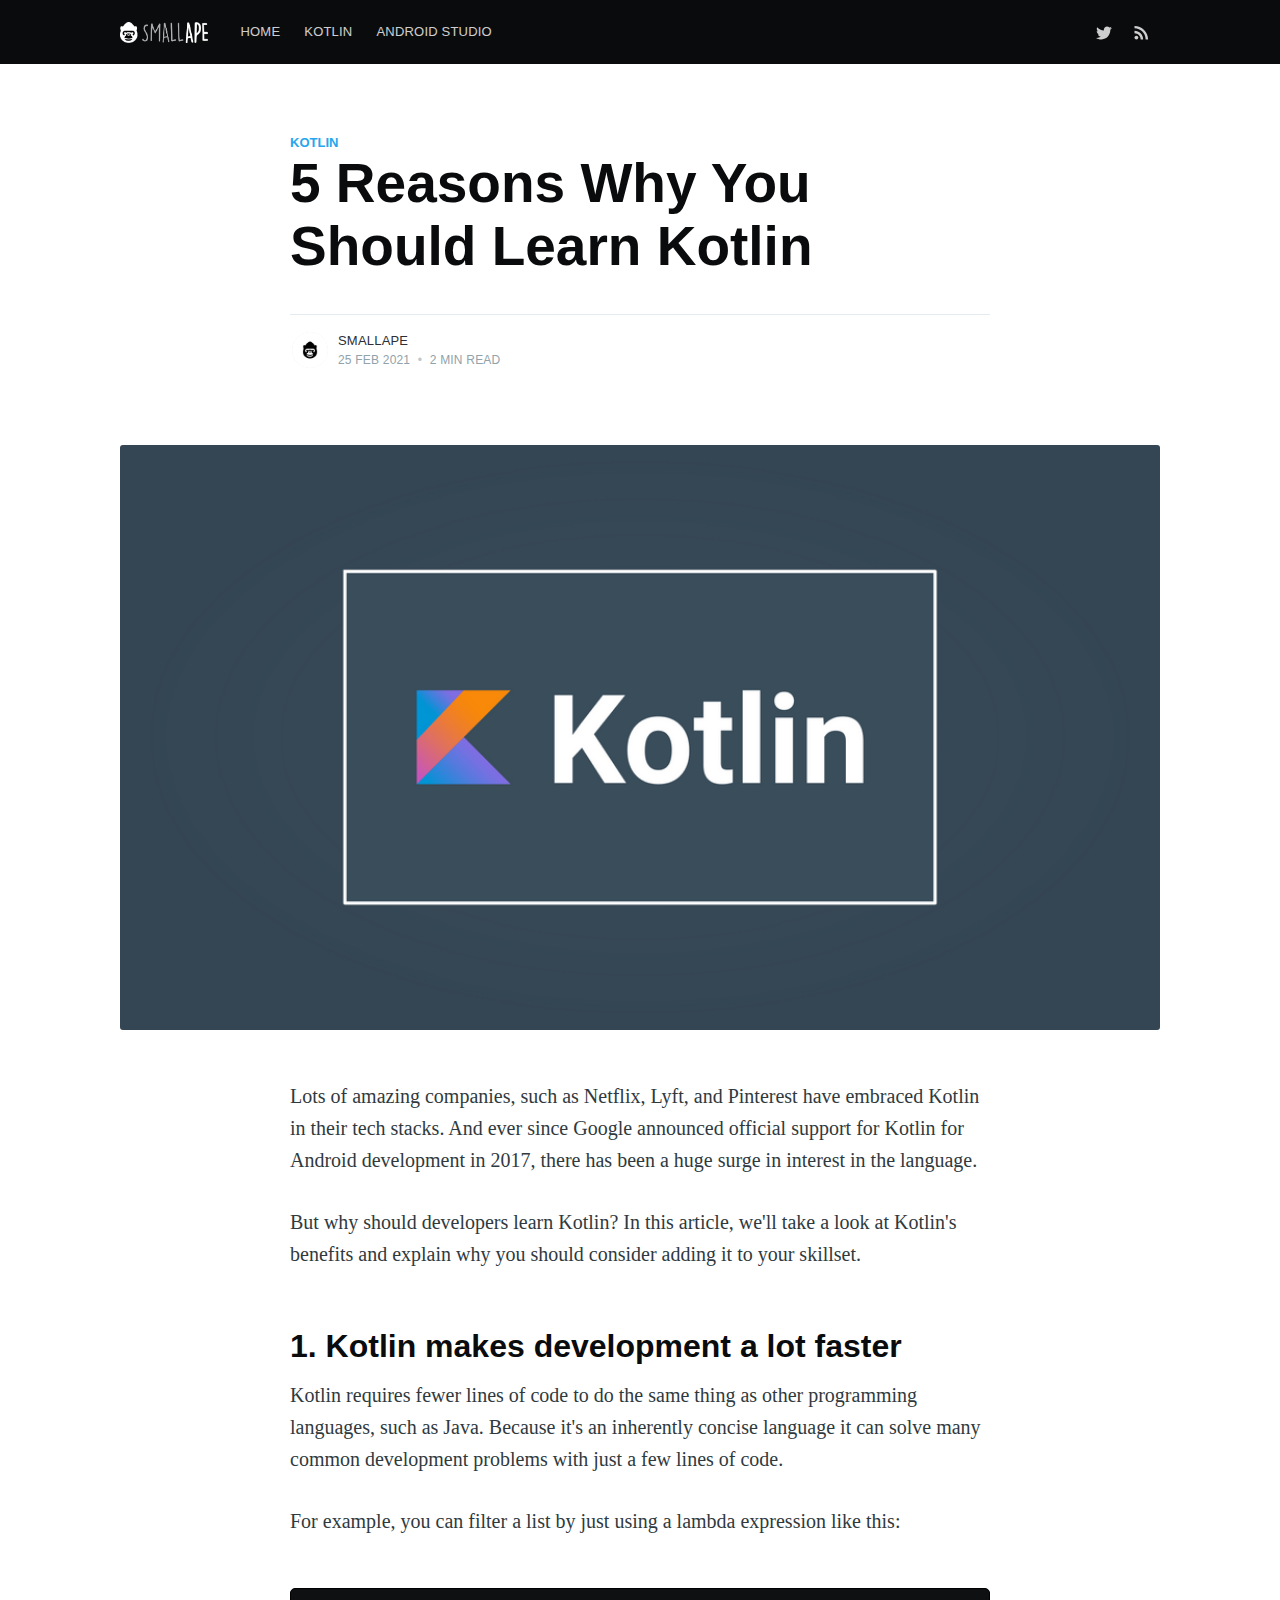
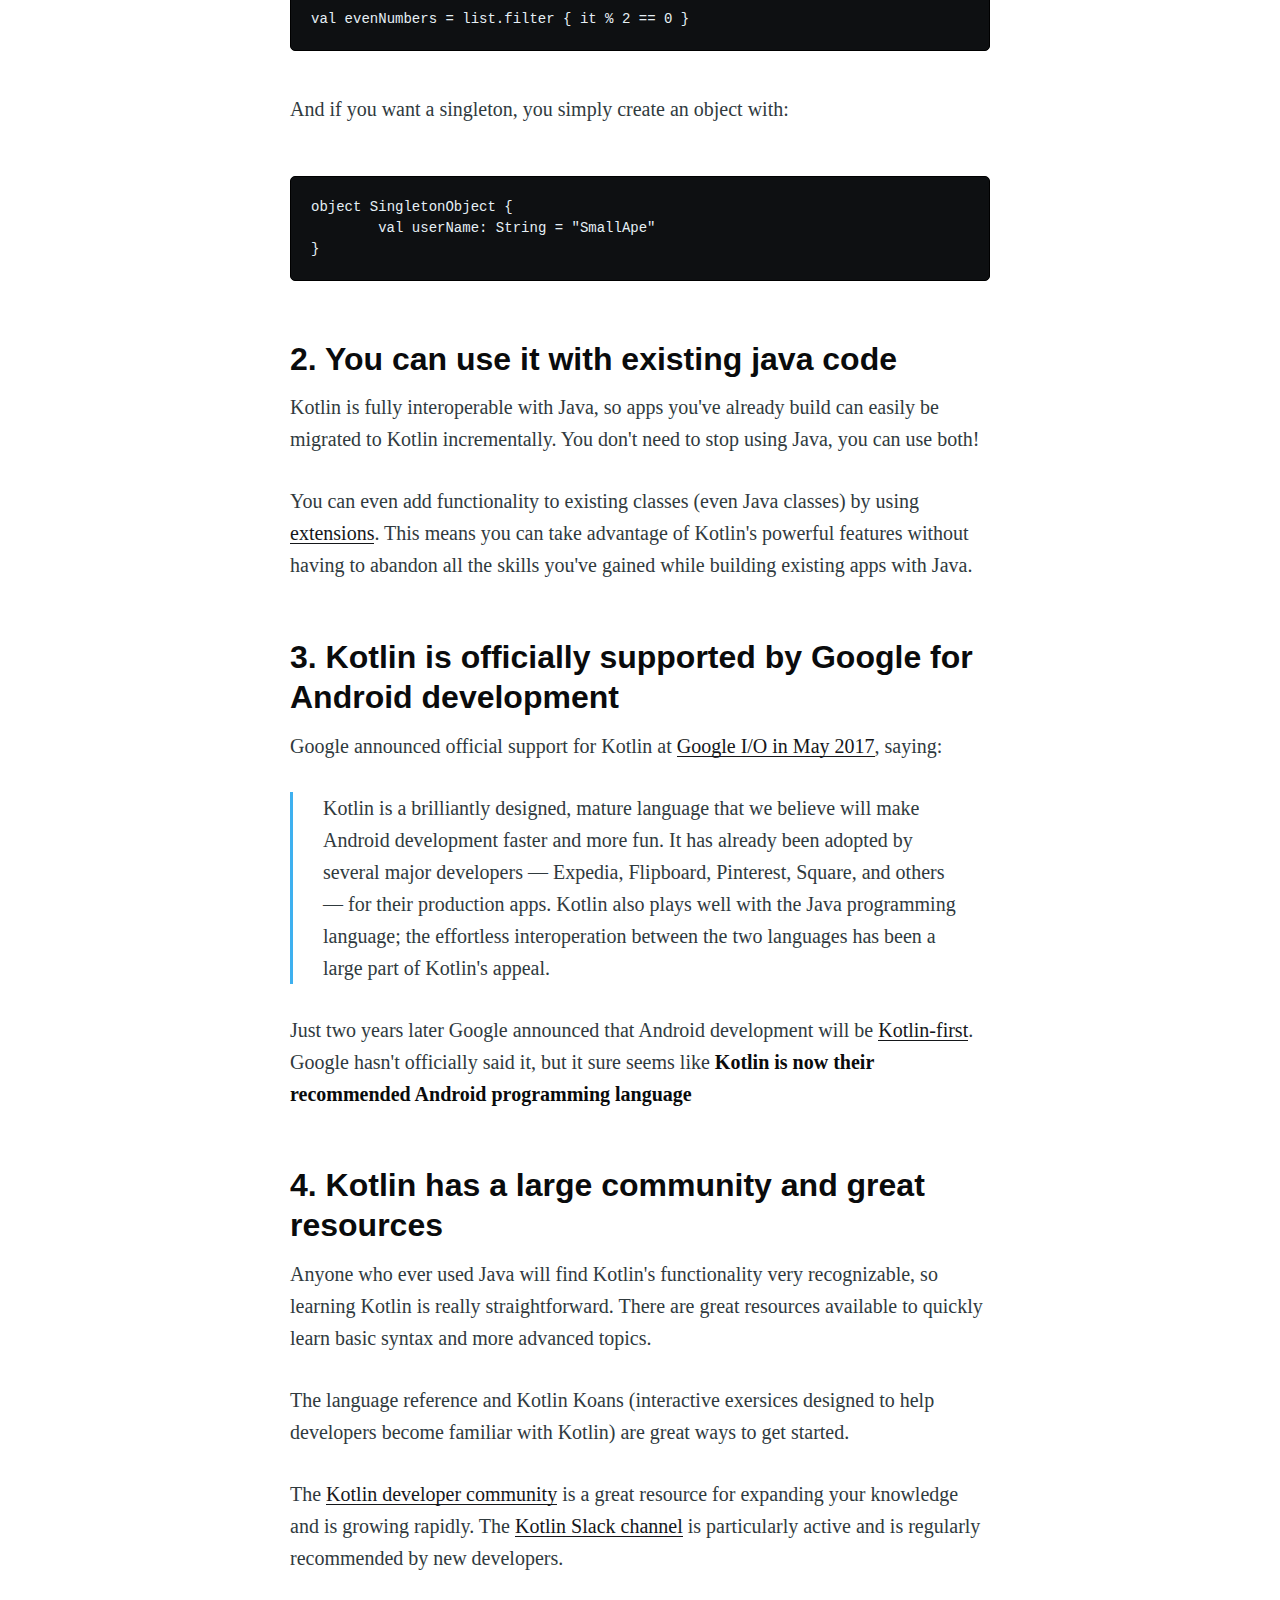
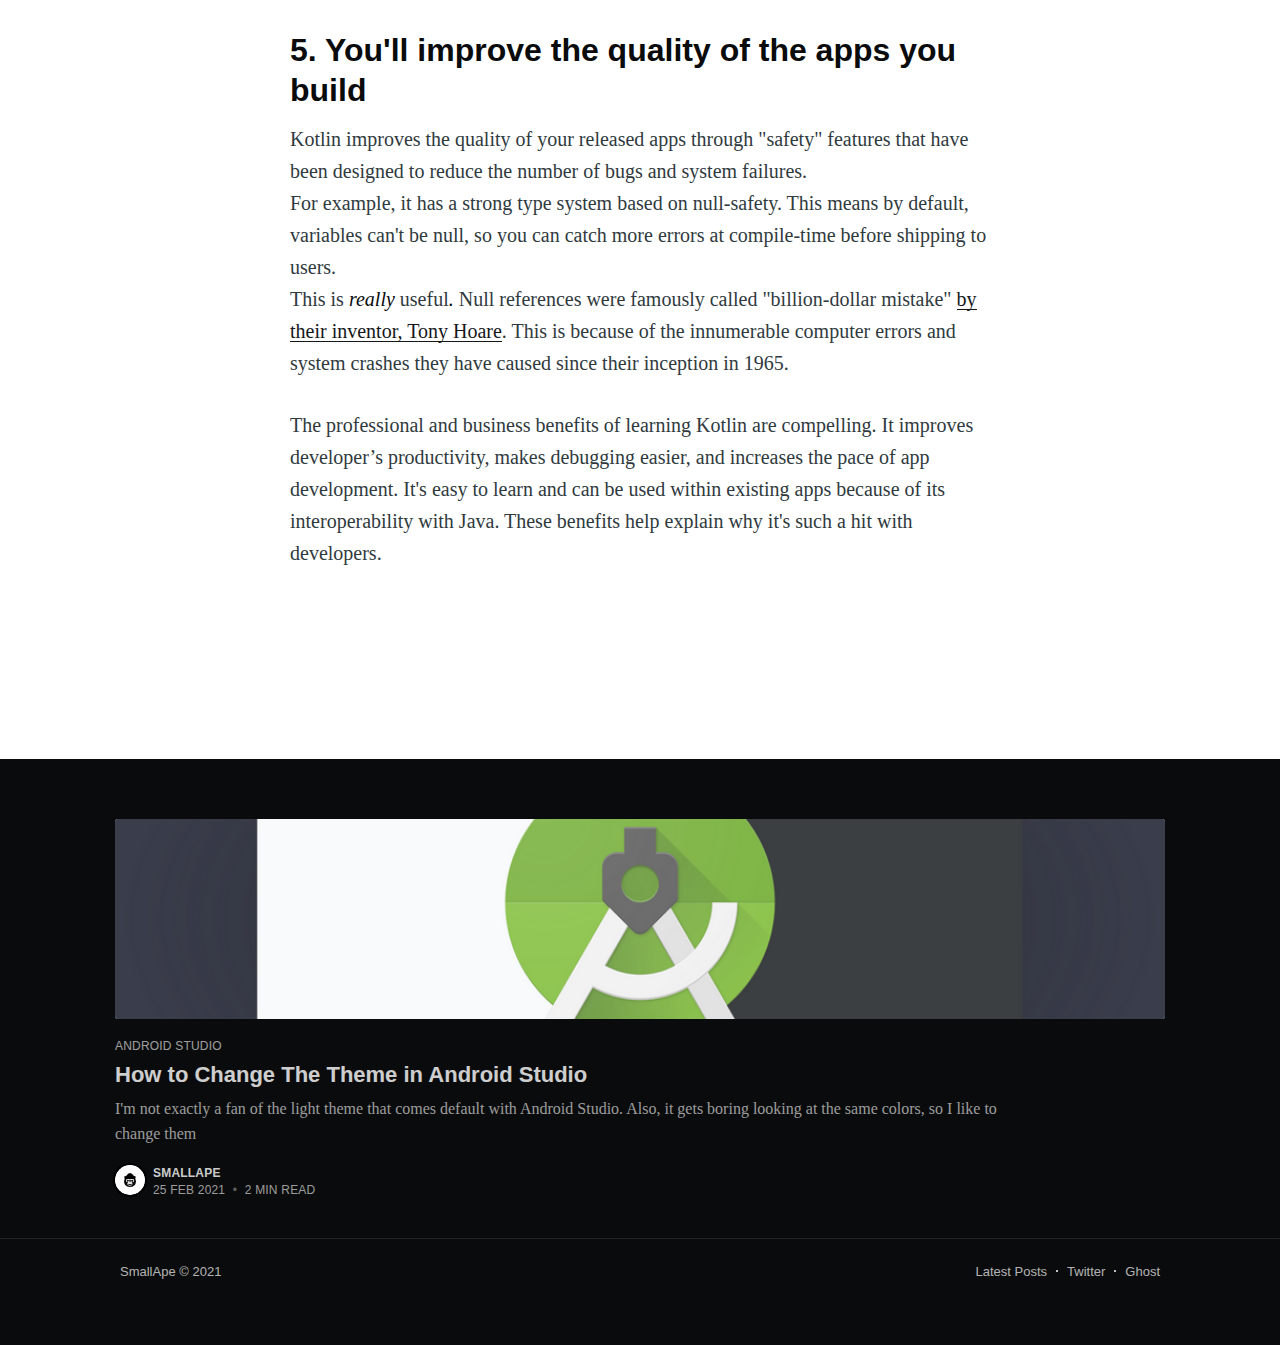
==== commit b1845b32: "v1.07" ====
--- a/5-reasons-why-you-should-learn-kotlin/index.html
+++ b/5-reasons-why-you-should-learn-kotlin/index.html
@@ -320,7 +320,7 @@
 
     <script src="https://code.jquery.com/jquery-3.4.1.min.js" integrity="sha256-CSXorXvZcTkaix6Yvo6HppcZGetbYMGWSFlBw8HfCJo=" crossorigin="anonymous">
     </script>
-    <script src="../assets/built/casper.js%3Fv=7361fd0e81"></script>
+    <script src="../assets/built/casper.js"></script>
 
     <script>
         // Parse the URL parameter
